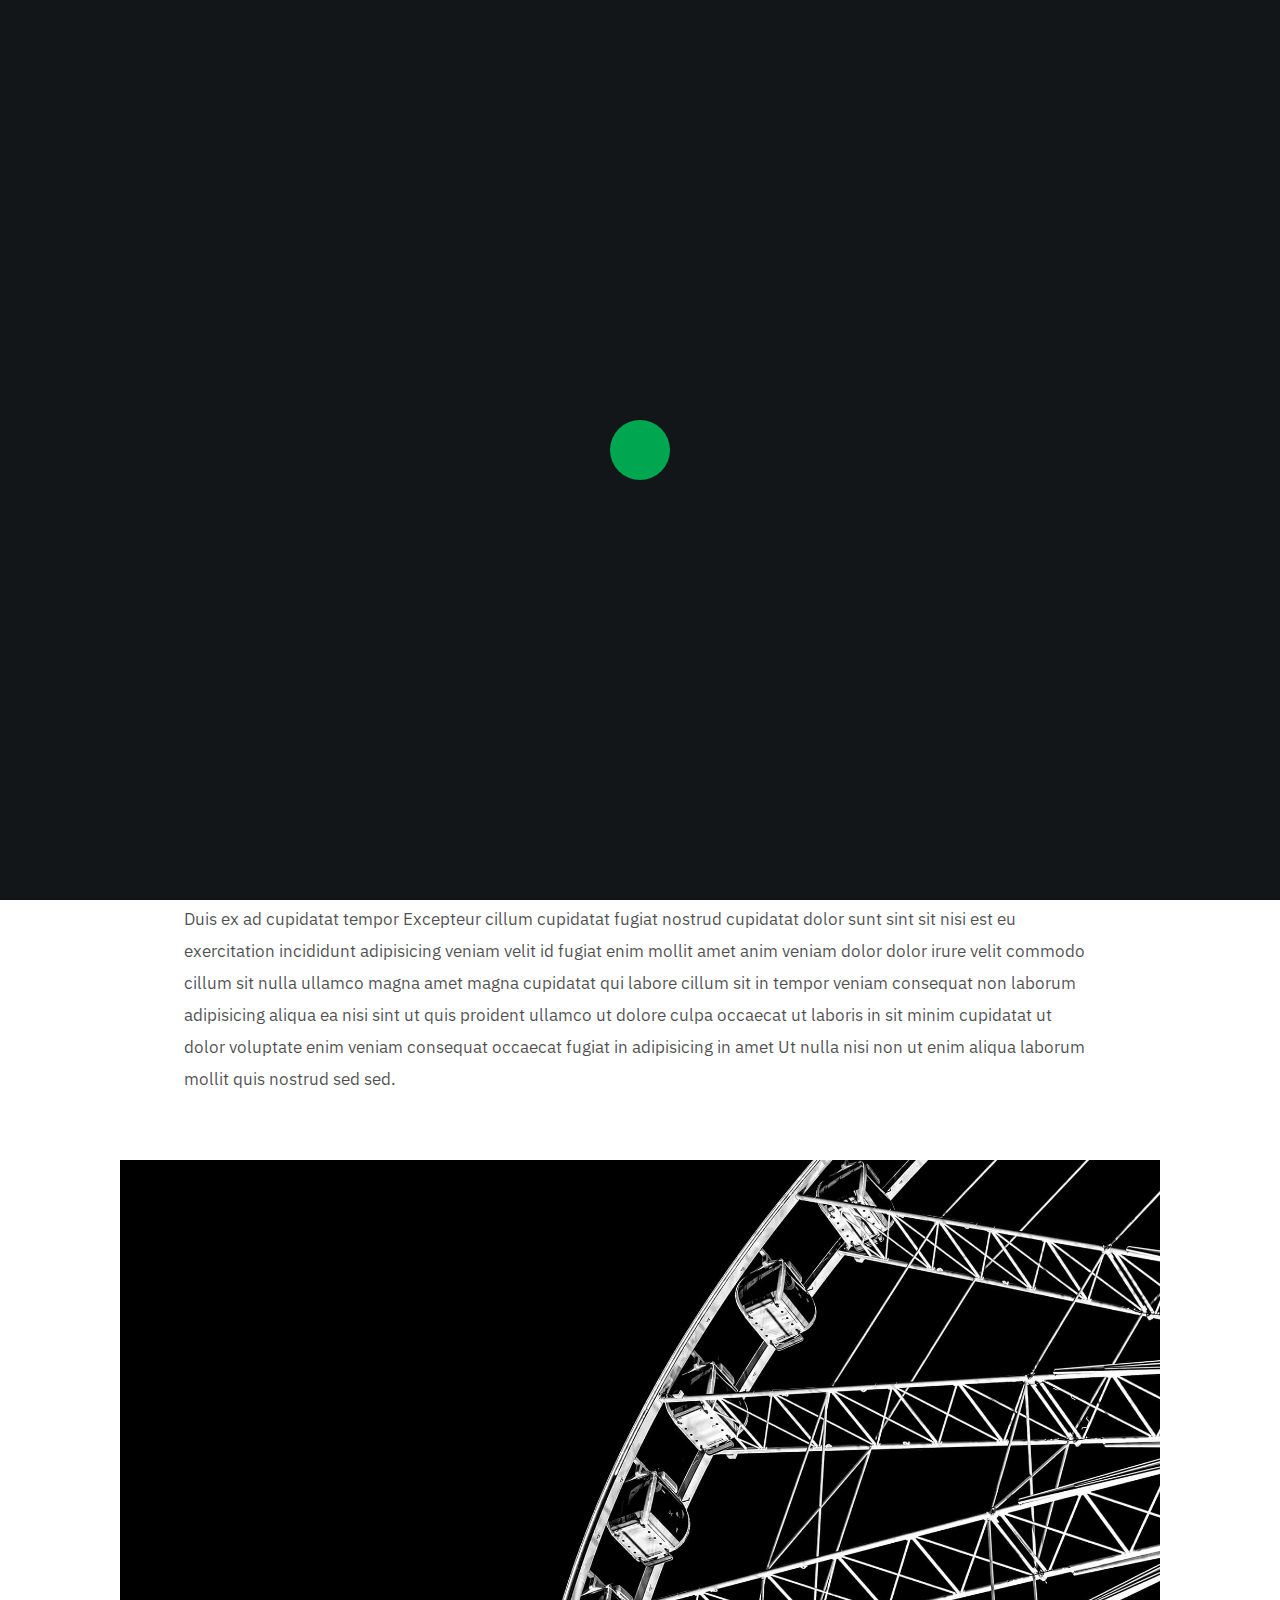
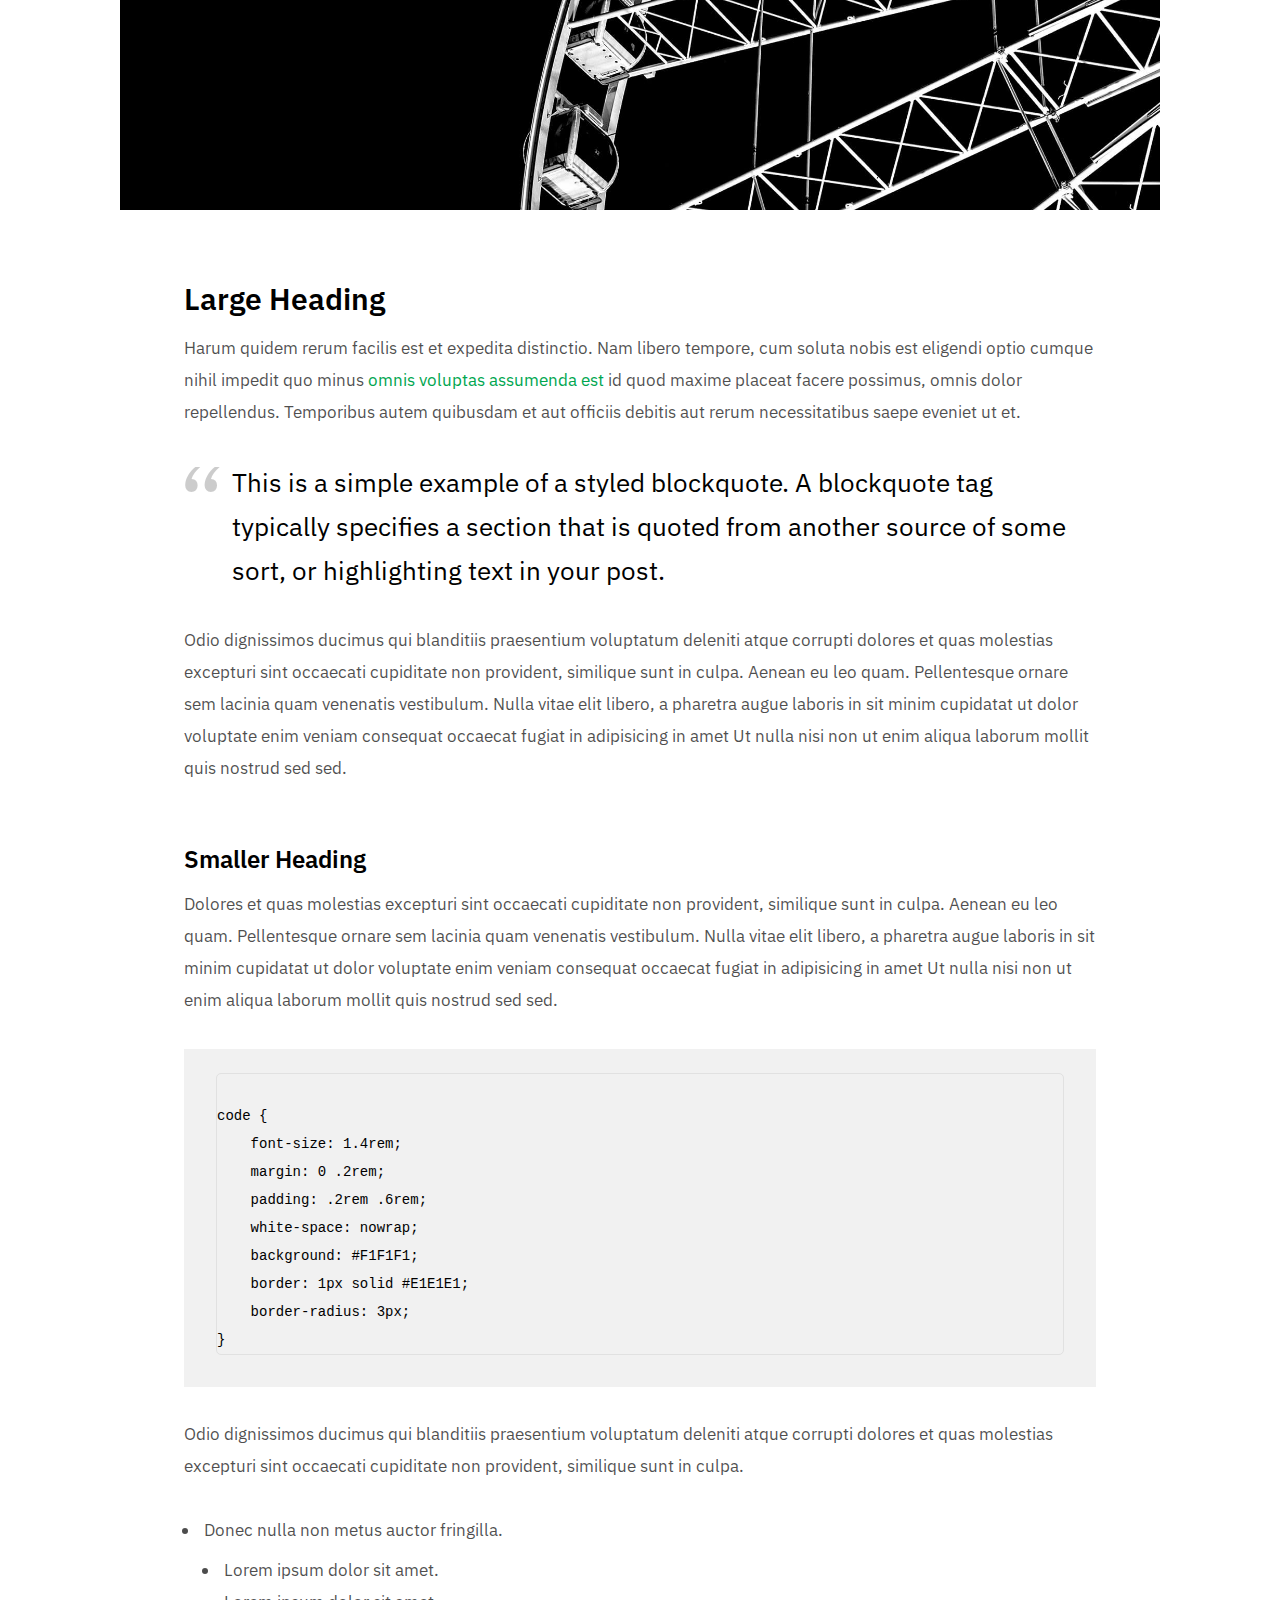
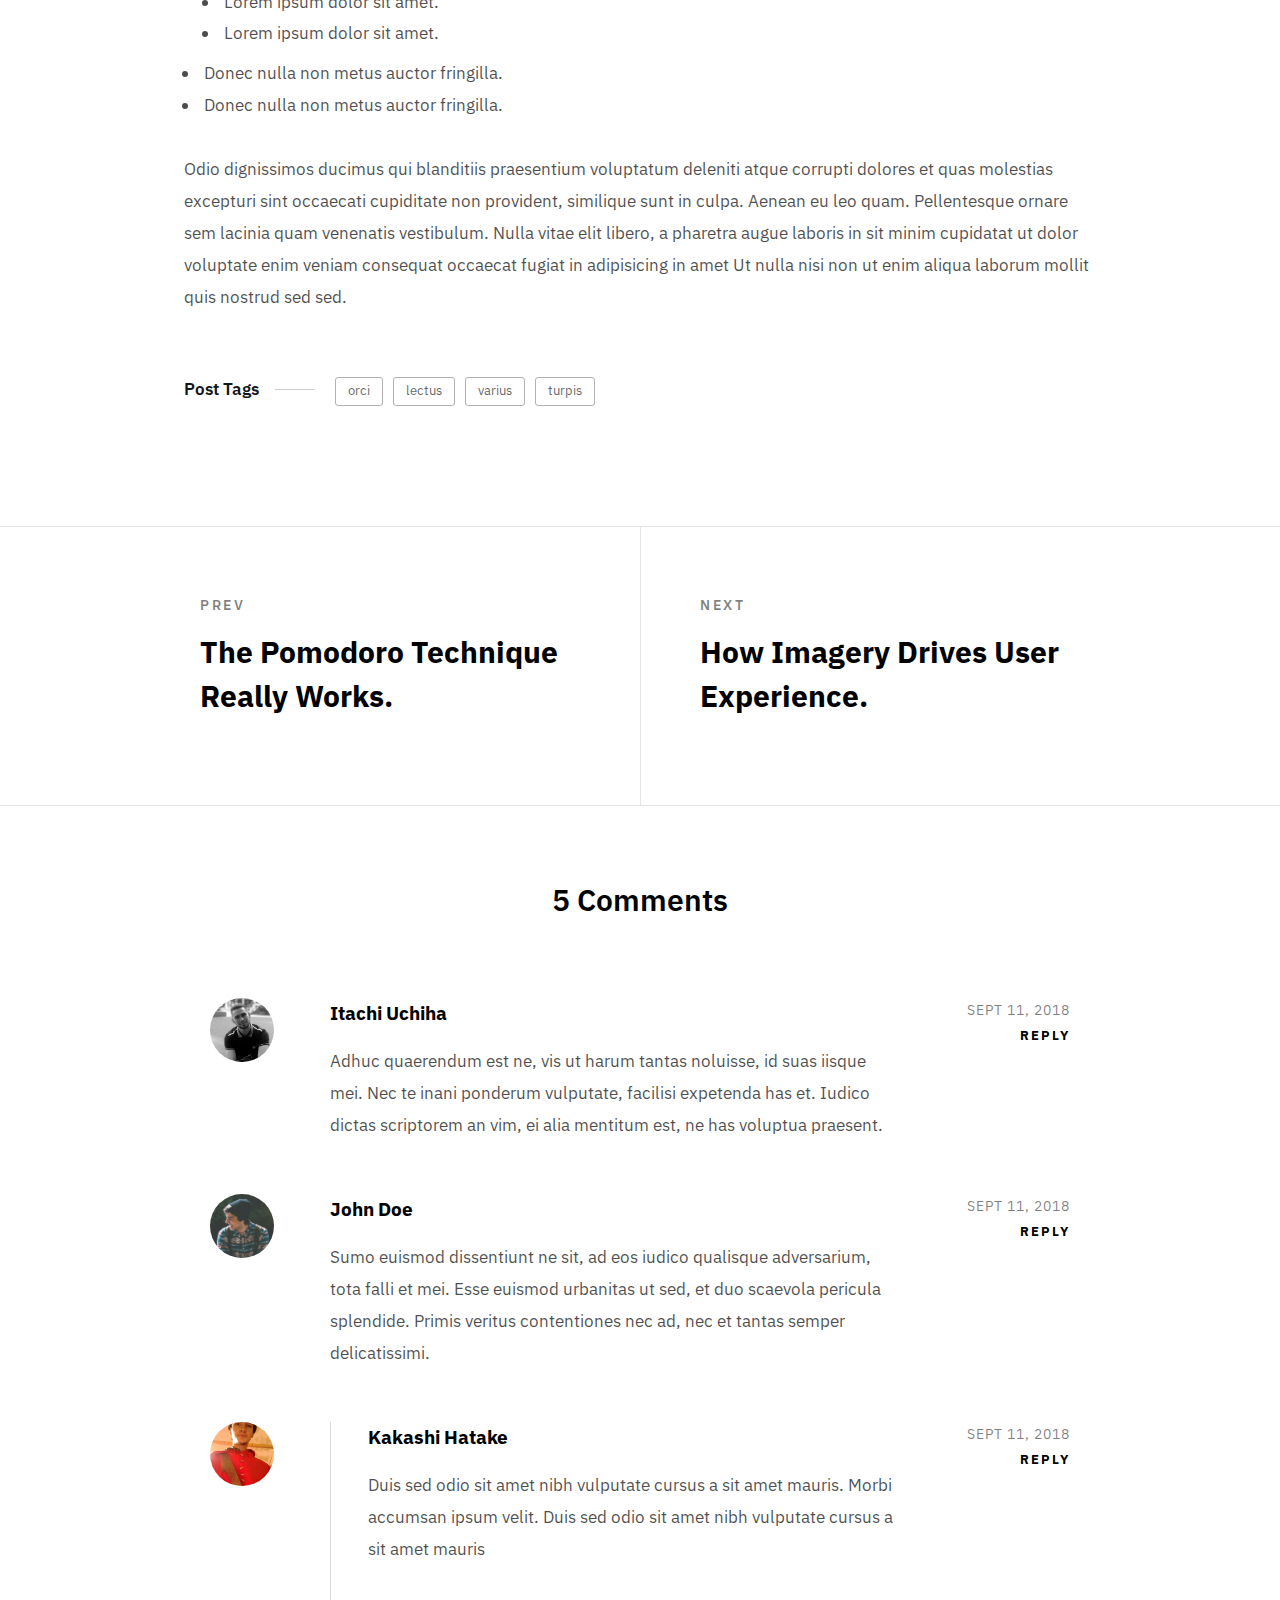
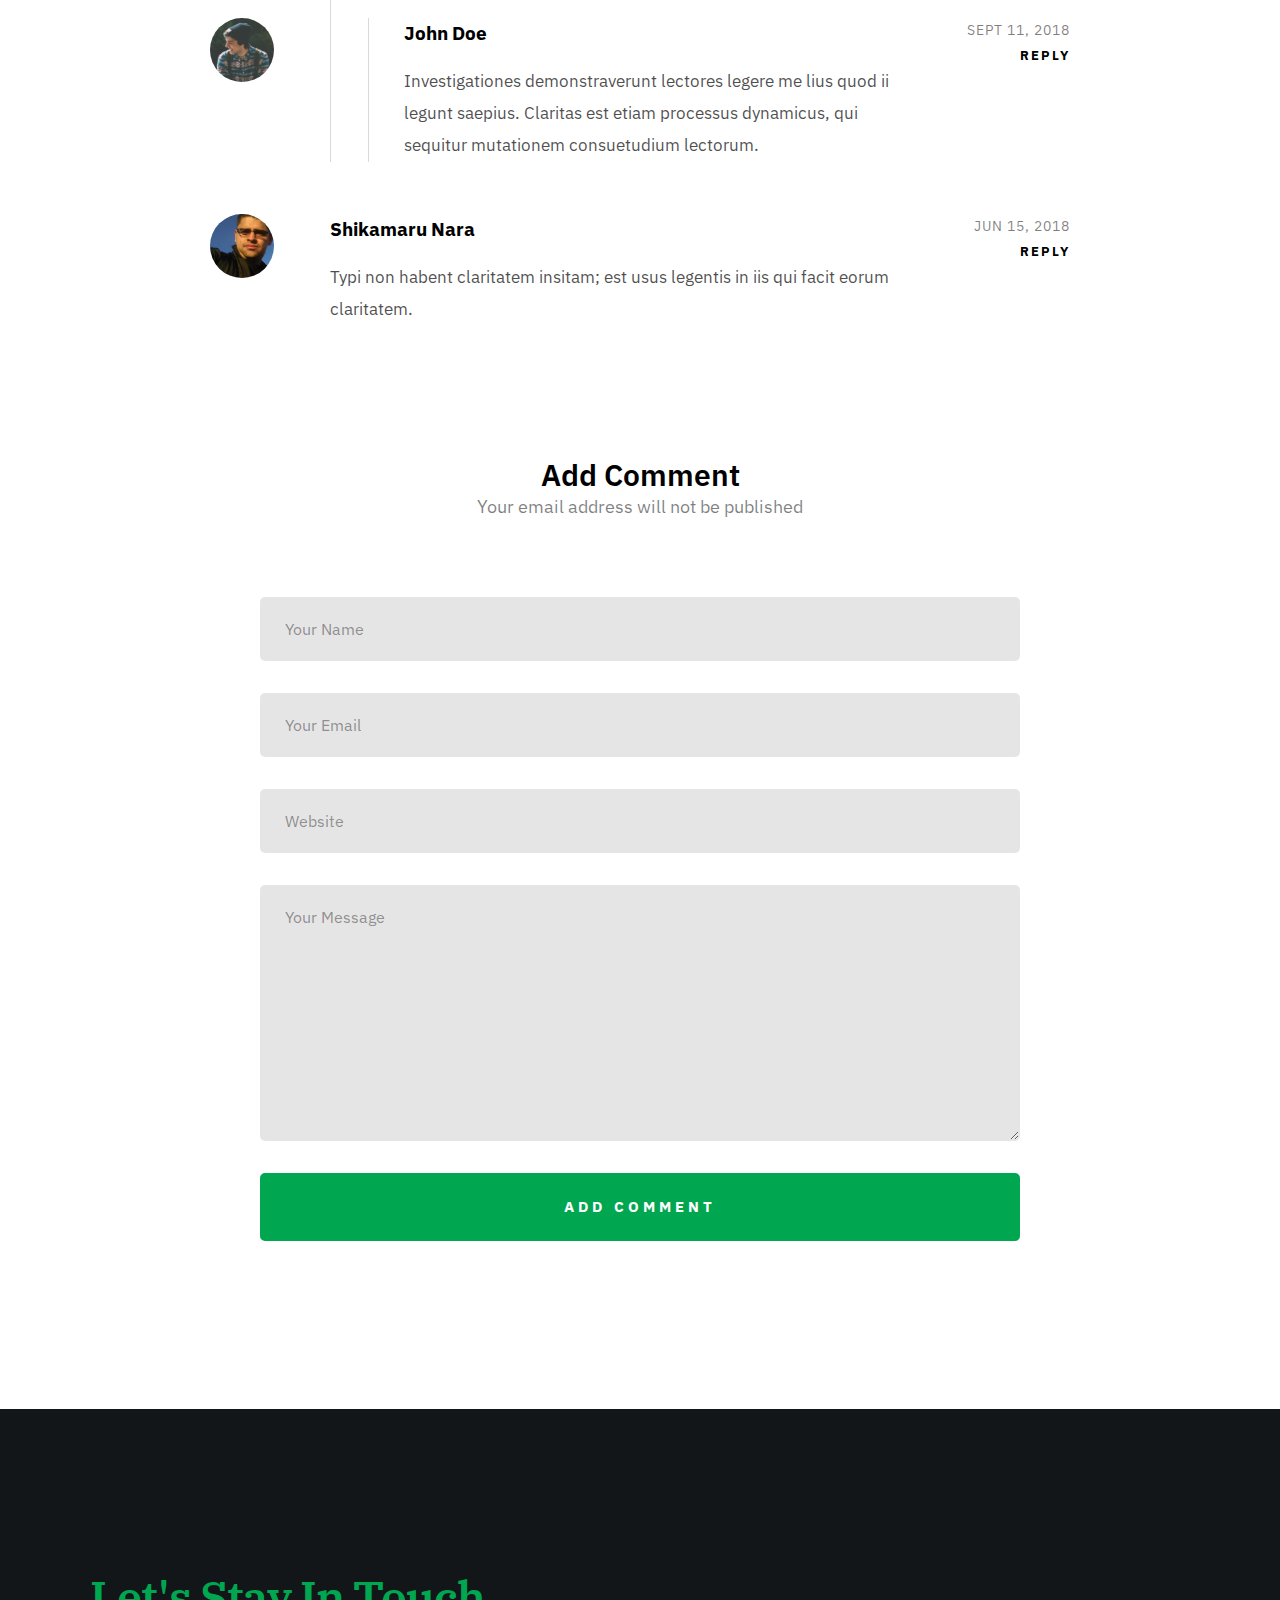
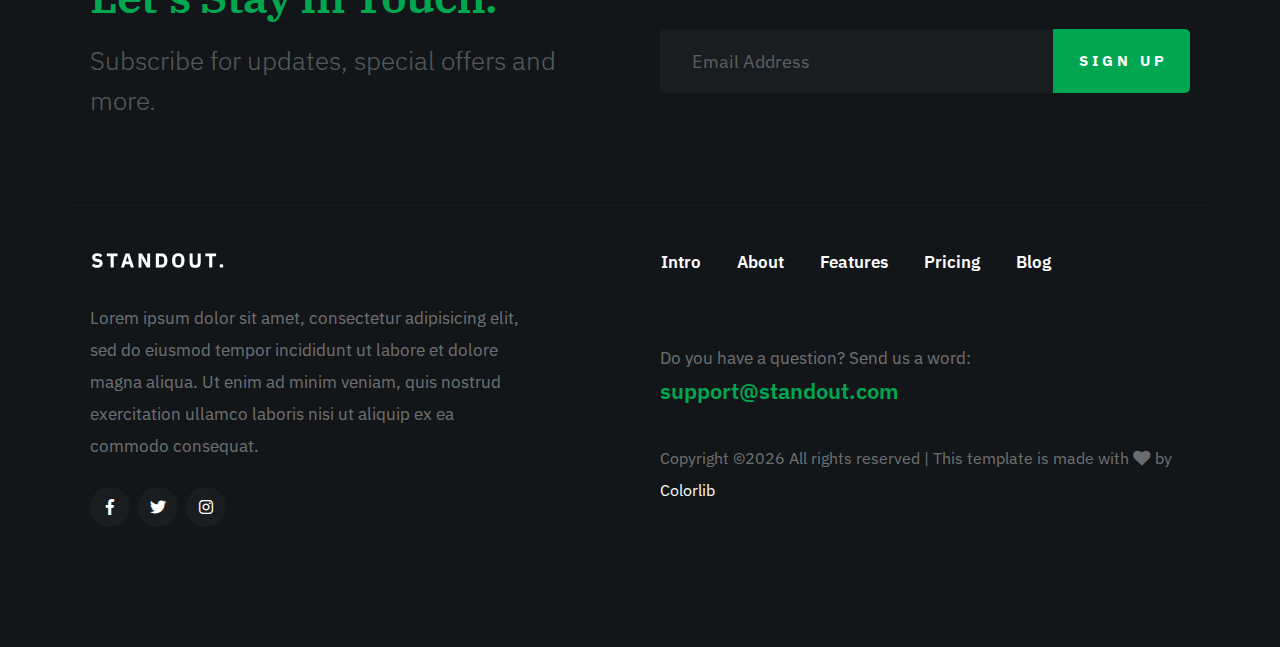
==== docs/single.html @ de5d340d "[FEATURE] add landing page" ====
<!DOCTYPE html>
<html class="no-js" lang="en">
<head>

    <!--- basic page needs
    ================================================== -->
    <meta charset="utf-8">
    <title>Single - Standout</title>
    <meta name="description" content="">
    <meta name="author" content="">

    <!-- mobile specific metas
    ================================================== -->
    <meta name="viewport" content="width=device-width, initial-scale=1">

    <!-- CSS
    ================================================== -->
    <link rel="stylesheet" href="css/base.css">
    <link rel="stylesheet" href="css/vendor.css">
    <link rel="stylesheet" href="css/main.css">

    <!-- script
    ================================================== -->
    <script src="js/modernizr.js"></script>
    <script src="js/pace.min.js"></script>

    <!-- favicons
    ================================================== -->
    <link rel="shortcut icon" href="favicon.ico" type="image/x-icon">
    <link rel="icon" href="favicon.ico" type="image/x-icon">

</head>

<body id="top">

    <div id="preloader">
        <div id="loader"></div>
    </div>


    <!-- header 
    ================================================== -->
    <header class="s-header">

        <div class="header-logo">
            <a class="site-logo" href="index.html">
                <img src="images/logo.svg" alt="Homepage">
            </a>
        </div>

        <nav class="row header-nav-wrap wide">
            <ul class="header-main-nav">
                <li><a href="index.html" title="intro">Home</a></li>
                <li class="current"><a href="blog.html" title="blog">Blog</a></li>	
            </ul>

            <ul class="header-social">
                <li><a href="#0"><i class="fab fa-facebook-f" aria-hidden="true"></i></a></li>
                <li><a href="#0"><i class="fab fa-twitter" aria-hidden="true"></i></a></li>
                <li><a href="#0"><i class="fab fa-instagram" aria-hidden="true"></i></a></li>
            </ul>
        </nav>

        <a class="header-menu-toggle" href="#"><span>Menu</span></a>
    
    </header> <!-- end header -->


    <!-- article
    ================================================== -->
    <article class="blog-single">


        <!-- page header
        ================================================== -->
        <div class="page-header page-header--single" style="background-image:url(images/blog/blog-bg-01.jpg)">

            <div class="row page-header__content">
                <div class="col-full">

                    <h1 class="display-1">
                        How Marketing Teams Use Our App.
                    </h1>
                    <ul class="page-header__meta">
                        <li class="author">By: <a href="#0">Jonathan Doe</a></li>
                        <li class="date">September 14, 2018</li>
                        <li class="cat-links">
                            <a href="#0">Marketing</a><a href="#0">Management</a>
                        </li>
                    </ul>
                    
                </div>
            </div>

        </div> <!-- end page-header -->


        <!-- blog content
        ================================================== -->
        <div class="blog-content-wrap">

            <div class="row blog-content">
                <div class="col-full blog-content__main">
    
                    <p class="lead drop-cap">Duis ex ad cupidatat tempor Excepteur cillum cupidatat fugiat nostrud cupidatat dolor sunt sint sit nisi est eu exercitation incididunt adipisicing veniam velit id fugiat enim mollit amet anim veniam dolor dolor irure velit commodo cillum sit nulla ullamco magna amet magna cupidatat qui labore cillum sit in tempor veniam consequat non laborum adipisicing aliqua ea nisi sint.</p>
                    
                    <p>Duis ex ad cupidatat tempor Excepteur cillum cupidatat fugiat nostrud cupidatat dolor sunt sint sit nisi est eu exercitation incididunt adipisicing veniam velit id fugiat enim mollit amet anim veniam dolor dolor irure velit commodo cillum sit nulla ullamco magna amet magna cupidatat qui labore cillum sit in tempor veniam consequat non laborum adipisicing aliqua ea nisi sint ut quis proident ullamco ut dolore culpa occaecat ut laboris in sit minim cupidatat ut dolor voluptate enim veniam consequat occaecat fugiat in adipisicing in amet Ut nulla nisi non ut enim aliqua laborum mollit quis nostrud sed sed.
                    </p>
    
                    <p>
                    <img src="images/wheel-1000.jpg" 
                         srcset="images/wheel-2000.jpg 2000w, 
                            images/wheel-1000.jpg 1000w, 
                            images/wheel-500.jpg 500w" 
                         sizes="(max-width: 2000px) 100vw, 2000px" alt="">
                    </p>
    
                    <h2>Large Heading</h2>
    
                    <p>Harum quidem rerum facilis est et expedita distinctio. Nam libero tempore, cum soluta nobis est eligendi optio cumque nihil impedit quo minus <a href="http://#">omnis voluptas assumenda est</a> id quod maxime placeat facere possimus, omnis dolor repellendus. Temporibus autem quibusdam et aut officiis debitis aut rerum necessitatibus saepe eveniet ut et.</p>
    
                    <blockquote><p>This is a simple example of a styled blockquote. A blockquote tag typically specifies a section that is quoted from another source of some sort, or highlighting text in your post.</p></blockquote>
    
                    <p>Odio dignissimos ducimus qui blanditiis praesentium voluptatum deleniti atque corrupti dolores et quas molestias excepturi sint occaecati cupiditate non provident, similique sunt in culpa. Aenean eu leo quam. Pellentesque ornare sem lacinia quam venenatis vestibulum. Nulla vitae elit libero, a pharetra augue laboris in sit minim cupidatat ut dolor voluptate enim veniam consequat occaecat fugiat in adipisicing in amet Ut nulla nisi non ut enim aliqua laborum mollit quis nostrud sed sed.</p>
    
                    <h3>Smaller Heading</h3>
    
                    <p>Dolores et quas molestias excepturi sint occaecati cupiditate non provident, similique sunt in culpa. Aenean eu leo quam. Pellentesque ornare sem lacinia quam venenatis vestibulum. Nulla vitae elit libero, a pharetra augue laboris in sit minim cupidatat ut dolor voluptate enim veniam consequat occaecat fugiat in adipisicing in amet Ut nulla nisi non ut enim aliqua laborum mollit quis nostrud sed sed.
    
<pre><code>
code {
    font-size: 1.4rem;
    margin: 0 .2rem;
    padding: .2rem .6rem;
    white-space: nowrap;
    background: #F1F1F1;
    border: 1px solid #E1E1E1;	
    border-radius: 3px;
}
</code></pre>
    
                    <p>Odio dignissimos ducimus qui blanditiis praesentium voluptatum deleniti atque corrupti dolores et quas molestias excepturi sint occaecati cupiditate non provident, similique sunt in culpa.</p>
    
                    <ul>
                        <li>Donec nulla non metus auctor fringilla.
                            <ul>
                                <li>Lorem ipsum dolor sit amet.</li>
                                <li>Lorem ipsum dolor sit amet.</li>
                                <li>Lorem ipsum dolor sit amet.</li>
                            </ul>
                        </li>
                        <li>Donec nulla non metus auctor fringilla.</li>
                        <li>Donec nulla non metus auctor fringilla.</li>
                    </ul>
    
                    <p>Odio dignissimos ducimus qui blanditiis praesentium voluptatum deleniti atque corrupti dolores et quas molestias excepturi sint occaecati cupiditate non provident, similique sunt in culpa. Aenean eu leo quam. Pellentesque ornare sem lacinia quam venenatis vestibulum. Nulla vitae elit libero, a pharetra augue laboris in sit minim cupidatat ut dolor voluptate enim veniam consequat occaecat fugiat in adipisicing in amet Ut nulla nisi non ut enim aliqua laborum mollit quis nostrud sed sed.</p>
    
                    <p class="blog-content__tags">
                        <span>Post Tags</span>
    
                        <span class="blog-content__tag-list">
                            <a href="#0">orci</a>
                            <a href="#0">lectus</a>
                            <a href="#0">varius</a>
                            <a href="#0">turpis</a>
                        </span>
    
                    </p>

                </div><!-- end blog-content__main -->
            </div> <!-- end blog-content -->


        </div> <!-- end blog-content-wrap -->

    </article> <!-- end article(blog-single) -->


    <!-- blog nav
    ================================================== -->
    <div class="blog-single-nav-wrap">
        <div class="row blog-single-nav">
            <div class="col-six blog-single-nav__prev">
                <a href="#0" rel="prev">
                    <span>Prev</span>
                    The Pomodoro Technique Really Works. 
                </a>
            </div>
            <div class="col-six blog-single-nav__next">
                <a href="#0" rel="next">
                    <span>Next</span>
                    How Imagery Drives User Experience.
                </a>
            </div>
        </div>
    </div> <!-- end blog-single-nav-wrap-->


    <!-- comments
    ================================================== -->
    <div class="comments-wrap">

        <div id="comments" class="row">
            <div class="col-full">

                <h3>5 Comments</h3>

                <!-- START commentlist -->
                <ol class="commentlist">

                    <li class="depth-1 comment">

                        <div class="comment__avatar">
                            <img class="avatar" src="images/avatars/user-01.jpg" alt="" width="50" height="50">
                        </div>

                        <div class="comment__content">

                            <div class="comment__info">
                                <div class="comment__author">Itachi Uchiha</div>

                                <div class="comment__meta">
                                    <div class="comment__time">Sept 11, 2018</div>
                                    <div class="comment__reply">
                                        <a class="comment-reply-link" href="#0">Reply</a>
                                    </div>
                                </div>
                            </div>

                            <div class="comment__text">
                            <p>Adhuc quaerendum est ne, vis ut harum tantas noluisse, id suas iisque mei. Nec te inani ponderum vulputate,
                            facilisi expetenda has et. Iudico dictas scriptorem an vim, ei alia mentitum est, ne has voluptua praesent.</p>
                            </div>

                        </div>

                    </li> <!-- end comment level 1 -->

                    <li class="thread-alt depth-1 comment">

                        <div class="comment__avatar">
                            <img class="avatar" src="images/avatars/user-04.jpg" alt="" width="50" height="50">
                        </div>

                        <div class="comment__content">

                            <div class="comment__info">
                                <div class="comment__author">John Doe</div>

                                <div class="comment__meta">
                                    <div class="comment__time">Sept 11, 2018</div>
                                    <div class="comment__reply">
                                        <a class="comment-reply-link" href="#0">Reply</a>
                                    </div>
                                </div>
                            </div>

                            <div class="comment__text">
                            <p>Sumo euismod dissentiunt ne sit, ad eos iudico qualisque adversarium, tota falli et mei. Esse euismod
                            urbanitas ut sed, et duo scaevola pericula splendide. Primis veritus contentiones nec ad, nec et
                            tantas semper delicatissimi.</p>
                            </div>

                        </div>

                        <ul class="children">

                            <li class="depth-2 comment">

                                <div class="comment__avatar">
                                    <img class="avatar" src="images/avatars/user-03.jpg" alt="" width="50" height="50">
                                </div>

                                <div class="comment__content">

                                    <div class="comment__info">
                                        <div class="comment__author">Kakashi Hatake</div>

                                        <div class="comment__meta">
                                            <div class="comment__time">Sept 11, 2018</div>
                                            <div class="comment__reply">
                                                <a class="comment-reply-link" href="#0">Reply</a>
                                            </div>
                                        </div>
                                    </div>

                                    <div class="comment__text">
                                        <p>Duis sed odio sit amet nibh vulputate
                                        cursus a sit amet mauris. Morbi accumsan ipsum velit. Duis sed odio sit amet nibh vulputate
                                        cursus a sit amet mauris</p>
                                    </div>

                                </div>

                                <ul class="children">

                                    <li class="depth-3 comment">

                                        <div class="comment__avatar">
                                            <img class="avatar" src="images/avatars/user-04.jpg" alt="" width="50" height="50">
                                        </div>

                                        <div class="comment__content">

                                            <div class="comment__info">
                                                <div class="comment__author">John Doe</div>

                                                <div class="comment__meta">
                                                    <div class="comment__time">Sept 11, 2018</div>
                                                    <div class="comment__reply">
                                                        <a class="comment-reply-link" href="#0">Reply</a>
                                                    </div>
                                                </div>
                                            </div>

                                            <div class="comment__text">
                                            <p>Investigationes demonstraverunt lectores legere me lius quod ii legunt saepius. Claritas est
                                            etiam processus dynamicus, qui sequitur mutationem consuetudium lectorum.</p>
                                            </div>

                                        </div>

                                    </li>

                                </ul>

                            </li>

                        </ul>

                    </li> <!-- end comment level 1 -->

                    <li class="depth-1 comment">

                        <div class="comment__avatar">
                            <img class="avatar" src="images/avatars/user-02.jpg" alt="" width="50" height="50">
                        </div>

                        <div class="comment__content">

                            <div class="comment__info">
                                <div class="comment__author">Shikamaru Nara</div>

                                <div class="comment__meta">
                                    <div class="comment__time">Jun 15, 2018</div>
                                    <div class="comment__reply">
                                        <a class="comment-reply-link" href="#0">Reply</a>
                                    </div>
                                </div>
                            </div>

                            <div class="comment__text">
                            <p>Typi non habent claritatem insitam; est usus legentis in iis qui facit eorum claritatem.</p>
                            </div>

                        </div>

                    </li>  <!-- end comment level 1 -->

                </ol>
                <!-- END commentlist -->

            </div> <!-- end col-full -->
        </div> <!-- end comments -->


        <div class="row comment-respond">

            <!-- START respond -->
            <div id="respond" class="col-full">

                <h3>Add Comment <span>Your email address will not be published</span></h3>

                <form name="contactForm" id="contactForm" method="post" action="" autocomplete="off">
                    <fieldset>

                        <div class="form-field">
                            <input name="cName" id="cName" class="full-width" placeholder="Your Name" value="" type="text">
                        </div>

                        <div class="form-field">
                            <input name="cEmail" id="cEmail" class="full-width" placeholder="Your Email" value="" type="text">
                        </div>

                        <div class="form-field">
                            <input name="cWebsite" id="cWebsite" class="full-width" placeholder="Website" value="" type="text">
                        </div>

                        <div class="message form-field">
                            <textarea name="cMessage" id="cMessage" class="full-width" placeholder="Your Message"></textarea>
                        </div>

                        <input name="submit" id="submit" class="btn btn--primary btn-wide btn--large full-width" value="Add Comment" type="submit">

                    </fieldset>
                </form> <!-- end form -->

            </div>
            <!-- END respond-->

        </div> <!-- end comment-respond -->

    </div> <!-- end comments-wrap -->


    <!-- footer
    ================================================== -->
    <footer class="s-footer footer">

        <div class="row footer__top">
            <div class="col-six md-full">
                <h1 class="display-2">
                    Let's Stay In Touch.
                </h1>
                <p class="lead">
                    Subscribe for updates, special offers and more.
                </p>
            </div>
            <div class="col-six md-full footer__subscribe end">
                <div class="subscribe-form">
                    <form id="mc-form" class="group" novalidate="true">

                        <input type="email" value="" name="EMAIL" class="email" id="mc-email" placeholder="Email Address" required="">
            
                        <input type="submit" name="subscribe" value="Sign Up">
            
                        <label for="mc-email" class="subscribe-message"></label>
            
                    </form>
                </div>
            </div>
        </div> <!-- end footer__top -->

        <div class="row footer__bottom">
            <div class="col-five tab-full">
                <div class="footer__logo">
                    <a href="index.html">
                        <img src="images/logo.svg" alt="Homepage">
                    </a>
                </div>

                <p>
                Lorem ipsum dolor sit amet, consectetur adipisicing elit, sed 
                do eiusmod tempor incididunt ut labore et dolore magna aliqua. 
                Ut enim ad minim veniam, quis nostrud exercitation ullamco 
                laboris nisi ut aliquip ex ea commodo consequat.
                </p>

                <ul class="footer__social">
                    <li><a href="#0"><i class="fab fa-facebook-f" aria-hidden="true"></i></a></li>
                    <li><a href="#0"><i class="fab fa-twitter" aria-hidden="true"></i></a></li>
                    <li><a href="#0"><i class="fab fa-instagram" aria-hidden="true"></i></a></li>
                </ul>
            </div>

            <div class="col-six tab-full end">
                <ul class="footer__site-links">
                    <li><a href="index.html#home" title="intro">Intro</a></li>
                    <li><a href="index.html#about" title="about">About</a></li>
                    <li><a href="index.html#features" title="features">Features</a></li>
                    <li><a href="index.html#pricing" title="pricing">Pricing</a></li>
                    <li><a href="blog.html" title="blog">Blog</a></li>	
                </ul>

                <p class="footer__contact">
                    Do you have a question? Send us a word: <br>
                    <a href="mailto:#0" class="footer__mail-link">support@standout.com</a>
                </p>

                <div class="cl-copyright">
                    <span><!-- Link back to Colorlib can't be removed. Template is licensed under CC BY 3.0. -->
Copyright &copy;<script>document.write(new Date().getFullYear());</script> All rights reserved | This template is made with <i class="fa fa-heart" aria-hidden="true"></i> by <a href="https://colorlib.com" target="_blank">Colorlib</a>
<!-- Link back to Colorlib can't be removed. Template is licensed under CC BY 3.0. -->
</span>
                </div>
            </div>

        </div> <!-- end footer__bottom -->

        <div class="go-top">
            <a class="smoothscroll" title="Back to Top" href="#top"></a>
        </div>

    </footer> <!-- end s-footer -->


    <!-- Java Script
    ================================================== -->
    <script src="js/jquery-3.2.1.min.js"></script>
    <script src="js/plugins.js"></script>
    <script src="js/main.js"></script>

</body>
---- docs/css/base.css ----
/* =================================================================== 
 *
 *  Standout v1.0 Base Stylesheet
 *  09-12-2018
 *  ------------------------------------------------------------------
 *
 *  TOC:
 *  # imports
 *  # normalize
 *  # basic/base setup styles
 *    ## Media
 *    ## Typography resets 
 *    ## links
 *    ## inputs
 *  # grid
 *    ## medium size devices
 *    ## tablets
 *    ## mobile devices
 *    ## small mobile devices
 *  # block grids
 *    ## medium size devices
 *    ## tablets
 *    ## mobile devices
 *  # MISC
 *
 * =================================================================== */


/* ===================================================================
 * # imports 
 *
 * ------------------------------------------------------------------- */
@import url("https://fonts.googleapis.com/css?family=IBM+Plex+Sans:300,400,400i,500,600,700|IBM+Plex+Serif:300,300i,400,500,600,700");
@import url("font-awesome/css/fontawesome-all.css");
@import url("micons/micons.css");


/* ===================================================================
 * # normalize
 * normalize.css v5.0.0 | MIT License |
 * github.com/necolas/normalize.css
 *
 * ------------------------------------------------------------------- */
html {
  font-family: sans-serif;
  line-height: 1.15;
  -ms-text-size-adjust: 100%;
  -webkit-text-size-adjust: 100%;
}

body {
  margin: 0;
}

article,
aside,
footer,
header,
nav,
section {
  display: block;
}

h1 {
  font-size: 2em;
  margin: 0.67em 0;
}

figcaption,
figure,
main {
  display: block;
}

figure {
  margin: 1em 40px;
}

hr {
  box-sizing: content-box;
  height: 0;
  overflow: visible;
}

pre {
  font-family: monospace, monospace;
  font-size: 1em;
}

a {
  background-color: transparent;
  -webkit-text-decoration-skip: objects;
}

a:active,
a:hover {
  outline-width: 0;
}

abbr[title] {
  border-bottom: none;
  text-decoration: underline;
  text-decoration: underline dotted;
}

b,
strong {
  font-weight: inherit;
}

b,
strong {
  font-weight: bolder;
}

code,
kbd,
samp {
  font-family: monospace, monospace;
  font-size: 1em;
}

dfn {
  font-style: italic;
}

mark {
  background-color: #ff0;
  color: #000;
}

small {
  font-size: 80%;
}

sub,
sup {
  font-size: 75%;
  line-height: 0;
  position: relative;
  vertical-align: baseline;
}

sub {
  bottom: -0.25em;
}

sup {
  top: -0.5em;
}

audio,
video {
  display: inline-block;
}

audio:not([controls]) {
  display: none;
  height: 0;
}

img {
  border-style: none;
}

svg:not(:root) {
  overflow: hidden;
}

button,
input,
optgroup,
select,
textarea {
  font-family: sans-serif;
  font-size: 100%;
  line-height: 1.15;
  margin: 0;
}

button,
input {
  overflow: visible;
}

button,
select {
  text-transform: none;
}

button,
html [type="button"],
[type="reset"],
[type="submit"] {
  -webkit-appearance: button;
}

button::-moz-focus-inner,
[type="button"]::-moz-focus-inner,
[type="reset"]::-moz-focus-inner,
[type="submit"]::-moz-focus-inner {
  border-style: none;
  padding: 0;
}

button:-moz-focusring,
[type="button"]:-moz-focusring,
[type="reset"]:-moz-focusring,
[type="submit"]:-moz-focusring {
  outline: 1px dotted ButtonText;
}

fieldset {
  border: 1px solid #c0c0c0;
  margin: 0 2px;
  padding: 0.35em 0.625em 0.75em;
}

legend {
  box-sizing: border-box;
  color: inherit;
  display: table;
  max-width: 100%;
  padding: 0;
  white-space: normal;
}

progress {
  display: inline-block;
  vertical-align: baseline;
}

textarea {
  overflow: auto;
}

[type="checkbox"],
[type="radio"] {
  box-sizing: border-box;
  padding: 0;
}

[type="number"]::-webkit-inner-spin-button,
[type="number"]::-webkit-outer-spin-button {
  height: auto;
}

[type="search"] {
  -webkit-appearance: textfield;
  outline-offset: -2px;
}

[type="search"]::-webkit-search-cancel-button,
[type="search"]::-webkit-search-decoration {
  -webkit-appearance: none;
}

::-webkit-file-upload-button {
  -webkit-appearance: button;
  font: inherit;
}

details,
menu {
  display: block;
}

summary {
  display: list-item;
}

canvas {
  display: inline-block;
}

template {
  display: none;
}

[hidden] {
  display: none;
}


/* ===================================================================
 * # basic/base setup styles
 *
 * ------------------------------------------------------------------- */
html {
  font-size: 62.5%;
  box-sizing: border-box;
}

*,
*::before,
*::after {
  box-sizing: inherit;
}

body {
  font-weight: normal;
  line-height: 1;
  word-wrap: break-word;
  text-rendering: optimizeLegibility;
  -webkit-overflow-scrolling: touch;
  -webkit-text-size-adjust: none;
}

body,
input,
button {
  -moz-osx-font-smoothing: grayscale;
  -webkit-font-smoothing: antialiased;
}

/* ------------------------------------------------------------------- 
 * ## Media
 * ------------------------------------------------------------------- */
img,
video {
  max-width: 100%;
  height: auto;
}

/* ------------------------------------------------------------------- 
 * ## Typography resets 
 * ------------------------------------------------------------------- */
div, dl, dt, dd, ul, ol, li, h1, h2, h3, h4, h5, h6, pre, form, p, blockquote, th, td {
  margin: 0;
  padding: 0;
}

h1, h2, h3, h4, h5, h6 {
  -webkit-font-smoothing: auto;
  -webkit-font-smoothing: antialiased;
  -webkit-font-variant-ligatures: common-ligatures;
  -moz-font-variant-ligatures: common-ligatures;
  font-variant-ligatures: common-ligatures;
  text-rendering: optimizeLegibility;
}

em,
i {
  font-style: italic;
  line-height: inherit;
}

strong,
b {
  font-weight: bold;
  line-height: inherit;
}

small {
  font-size: 60%;
  line-height: inherit;
}

ol,
ul {
  list-style: none;
}

li {
  display: block;
}

/* ------------------------------------------------------------------- 
 * ## links
 * ------------------------------------------------------------------- */
a {
  text-decoration: none;
  line-height: inherit;
}

a img {
  border: none;
}

/* ------------------------------------------------------------------- 
 * ## inputs
 * ------------------------------------------------------------------- */
fieldset {
  margin: 0;
  padding: 0;
}

input[type="email"],
input[type="number"],
input[type="search"],
input[type="text"],
input[type="tel"],
input[type="url"],
input[type="password"],
textarea {
  -webkit-appearance: none;
  -moz-appearance: none;
  -ms-appearance: none;
  -o-appearance: none;
  appearance: none;
}


/* ===================================================================
 * # grid
 *
 * ------------------------------------------------------------------- */
.row {
  width: 89%;
  max-width: 1200px;
  margin: 0 auto;
}

.row:after {
  content: "";
  display: table;
  clear: both;
}

.row .row {
  width: auto;
  max-width: none;
  margin-left: -20px;
  margin-right: -20px;
}

/* column blocks
 * -------------------------------------- */
[class*="col-"] {
  float: left;
  padding: 0 20px;
}

[class*="col-"] + [class*="col-"].end {
  float: right;
}

.collapse > [class*="col-"],
[class*="col-"].collapse {
  padding: 0;
}

/* column width classes 
 * -------------------------------------- */
.col-one {
  width: 8.33333%;
}

.col-two,
.col-1-6 {
  width: 16.66667%;
}

.col-three,
.col-1-4 {
  width: 25%;
}

.col-four,
.col-1-3 {
  width: 33.33333%;
}

.col-five {
  width: 41.66667%;
}

.col-six,
.col-1-2 {
  width: 50%;
}

.col-seven {
  width: 58.33333%;
}

.col-eight,
.col-2-3 {
  width: 66.66667%;
}

.col-nine,
.col-3-4 {
  width: 75%;
}

.col-ten,
.col-5-6 {
  width: 83.33333%;
}

.col-eleven {
  width: 91.66667%;
}

.col-twelve,
.col-full {
  width: 100%;
}

/* ------------------------------------------------------------------- 
 * ## medium size devices
 * ------------------------------------------------------------------- */
@media only screen and (max-width:1200px) {
  .row .row {
    margin-left: -16px;
    margin-right: -16px;
  }

  [class*="col-"] {
    padding: 0 16px;
  }

  .md-one {
    width: 8.33333%;
  }

  .md-two,
  .md-1-6 {
    width: 16.66667%;
  }

  .md-three,
  .md-1-4 {
    width: 25%;
  }

  .md-four,
  .md-1-3 {
    width: 33.33333%;
  }

  .md-five {
    width: 41.66667%;
  }

  .md-six,
  .md-1-2 {
    width: 50%;
  }

  .md-seven {
    width: 58.33333%;
  }

  .md-eight,
  .md-2-3 {
    width: 66.66667%;
  }

  .md-nine,
  .md-3-4 {
    width: 75%;
  }

  .md-ten,
  .md-5-6 {
    width: 83.33333%;
  }

  .md-eleven {
    width: 91.66667%;
  }

  .md-twelve,
  .md-full {
    width: 100%;
  }

}

/* ------------------------------------------------------------------- 
 * ## tablets
 * ------------------------------------------------------------------- */
@media only screen and (max-width:800px) {
  .row {
    width: 90%;
  }

  .tab-1-4 {
    width: 25%;
  }

  .tab-1-3 {
    width: 33.33333%;
  }

  .tab-1-2 {
    width: 50%;
  }

  .tab-2-3 {
    width: 66.66667%;
  }

  .tab-3-4 {
    width: 75%;
  }

  .tab-full {
    width: 100%;
  }

  .hide-on-tablet {
    display: none;
  }

}

/* ------------------------------------------------------------------- 
 * ## mobile devices
 * ------------------------------------------------------------------- */
@media only screen and (max-width:600px) {
  .row {
    width: auto;
    padding-left: 25px;
    padding-right: 25px;
  }

  .row .row {
    margin-left: -10px;
    margin-right: -10px;
    padding-left: 0;
    padding-right: 0;
  }

  [class*="col-"] {
    padding: 0 10px;
  }

  .mob-1-4 {
    width: 25%;
  }

  .mob-1-3 {
    width: 33.33333%;
  }

  .mob-1-2 {
    width: 50%;
  }

  .mob-2-3 {
    width: 66.66667%;
  }

  .mob-3-4 {
    width: 75%;
  }

  .mob-full {
    width: 100%;
  }

  .hide-on-mobile {
    display: none;
  }

}

/* ------------------------------------------------------------------- 
 * ## small mobile devices
 * ------------------------------------------------------------------- */

/* stack columns on small mobile devices
 * ------------------------------------------------------------------- */
@media only screen and (max-width:400px) {
  .row .row {
    margin-left: 0;
    margin-right: 0;
  }

  [class*="col-"]:not(.col-block) {
    width: 100% !important;
    float: none !important;
    clear: both !important;
    margin-left: 0;
    margin-right: 0;
    padding: 0;
  }

  [class*="col-"] + [class*="col-"].end {
    float: none;
  }

  .stack .col-block {
    width: 100% !important;
    float: none !important;
    clear: both !important;
    margin-left: 0;
    margin-right: 0;
    padding: 0;
  }

}


/* ===================================================================
 * # block grids
 * ------------------------------------------------------------------- */

/* Equally-sized columns define at row level
 * ------------------------------------------------------------------- */
[class*="block-"]:after {
  content: "";
  display: table;
  clear: both;
}

.block-1-6 .col-block {
  width: 16.66667%;
}

.block-1-5 .col-block {
  width: 20%;
}

.block-1-4 .col-block {
  width: 25%;
}

.block-1-3 .col-block {
  width: 33.33333%;
}

.block-1-2 .col-block {
  width: 50%;
}

/**
 * Clearing for block grid columns. Allow columns with 
 * different heights to align properly.
 */
.block-1-6 .col-block:nth-child(6n+1),
.block-1-5 .col-block:nth-child(5n+1),
.block-1-4 .col-block:nth-child(4n+1),
.block-1-3 .col-block:nth-child(3n+1),
.block-1-2 .col-block:nth-child(2n+1) {
  clear: both;
}

/* ------------------------------------------------------------------- 
 * ## medium size devices
 * ------------------------------------------------------------------- */
@media only screen and (max-width:1200px) {
  .block-m-1-6 .col-block {
    width: 16.66667%;
  }

  .block-m-1-5 .col-block {
    width: 20%;
  }

  .block-m-1-4 .col-block {
    width: 25%;
  }

  .block-m-1-3 .col-block {
    width: 33.33333%;
  }

  .block-m-1-2 .col-block {
    width: 50%;
  }

  .block-m-full .col-block {
    width: 100%;
    clear: both;
  }

  [class*="block-m-"] .col-block:nth-child(n) {
    clear: none;
  }

  .block-m-1-6 .col-block:nth-child(6n+1),
  .block-m-1-5 .col-block:nth-child(5n+1),
  .block-m-1-4 .col-block:nth-child(4n+1),
  .block-m-1-3 .col-block:nth-child(3n+1),
  .block-m-1-2 .col-block:nth-child(2n+1) {
    clear: both;
  }

}

/* ------------------------------------------------------------------- 
 * ## tablets
 * ------------------------------------------------------------------- */
@media only screen and (max-width:800px) {
  .block-tab-1-6 .col-block {
    width: 16.66667%;
  }

  .block-tab-1-5 .col-block {
    width: 20%;
  }

  .block-tab-1-4 .col-block {
    width: 25%;
  }

  .block-tab-1-3 .col-block {
    width: 33.33333%;
  }

  .block-tab-1-2 .col-block {
    width: 50%;
  }

  .block-tab-full .col-block {
    width: 100%;
    clear: both;
  }

  [class*="block-tab-"] .col-block:nth-child(n) {
    clear: none;
  }

  .block-tab-1-6 .col-block:nth-child(6n+1),
  .block-tab-1-5 .col-block:nth-child(5n+1),
  .block-tab-1-4 .col-block:nth-child(4n+1),
  .block-tab-1-3 .col-block:nth-child(3n+1),
  .block-tab-1-2 .col-block:nth-child(2n+1) {
    clear: both;
  }

}

/* ------------------------------------------------------------------- 
 * ## mobile devices
 * ------------------------------------------------------------------- */
@media only screen and (max-width:600px) {
  .block-mob-1-6 .col-block {
    width: 16.66667%;
  }

  .block-mob-1-5 .col-block {
    width: 20%;
  }

  .block-mob-1-4 .col-block {
    width: 25%;
  }

  .block-mob-1-3 .col-block {
    width: 33.33333%;
  }

  .block-mob-1-2 .col-block {
    width: 50%;
  }

  .block-mob-full .col-block {
    width: 100%;
    clear: both;
  }

  [class*="block-mob-"] .col-block:nth-child(n) {
    clear: none;
  }

  .block-mob-1-6 .col-block:nth-child(6n+1),
  .block-mob-1-5 .col-block:nth-child(5n+1),
  .block-mob-1-4 .col-block:nth-child(4n+1),
  .block-mob-1-3 .col-block:nth-child(3n+1),
  .block-mob-1-2 .col-block:nth-child(2n+1) {
    clear: both;
  }

}


/* ===================================================================
 * # MISC
 *
 * ------------------------------------------------------------------- */
.group:after {
  content: "";
  display: table;
  clear: both;
}

/* Misc Helper Styles
 * -------------------------------------- */
.is-hidden {
  display: none;
}

.is-invisible {
  visibility: hidden;
}

.antialiased {
  -webkit-font-smoothing: antialiased;
  -moz-osx-font-smoothing: grayscale;
}

.overflow-hidden {
  overflow: hidden;
}

.remove-bottom {
  margin-bottom: 0;
}

.half-bottom {
  margin-bottom: 1.6rem !important;
}

.add-bottom {
  margin-bottom: 3.2rem !important;
}

.no-border {
  border: none;
}

.full-width {
  width: 100%;
}

.text-center {
  text-align: center;
}

.text-left {
  text-align: left;
}

.text-right {
  text-align: right;
}

.pull-left {
  float: left;
}

.pull-right {
  float: right;
}

.align-center {
  margin-left: auto;
  margin-right: auto;
  text-align: center;
}

/*# sourceMappingURL=base.css.map */
---- docs/css/vendor.css ----
/* =================================================================== 
 *
 *  Standout v1.0 Vendor/Third Party CSS 
 *  09-12-2018
 *  ------------------------------------------------------------------
 *
 *  TOC:
 *  # animate on scroll
 *  # slick slider
 *  # lity - v1.6.6 - 2016-04-22
 *  # prettyprint GitHub Theme 
 *
 * =================================================================== */


/* ===================================================================
 * # animate on scroll 
 * https://michalsnik.github.io/aos/
 * ------------------------------------------------------------------- */
[data-aos][data-aos][data-aos-duration='50'],
body[data-aos-duration='50'] [data-aos] {
  transition-duration: 50ms;
}

[data-aos][data-aos][data-aos-delay='50'],
body[data-aos-delay='50'] [data-aos] {
  transition-delay: 0;
}

[data-aos][data-aos][data-aos-delay='50'].aos-animate,
body[data-aos-delay='50'] [data-aos].aos-animate {
  transition-delay: 50ms;
}

[data-aos][data-aos][data-aos-duration='100'],
body[data-aos-duration='100'] [data-aos] {
  transition-duration: .1s;
}

[data-aos][data-aos][data-aos-delay='100'],
body[data-aos-delay='100'] [data-aos] {
  transition-delay: 0;
}

[data-aos][data-aos][data-aos-delay='100'].aos-animate,
body[data-aos-delay='100'] [data-aos].aos-animate {
  transition-delay: .1s;
}

[data-aos][data-aos][data-aos-duration='150'],
body[data-aos-duration='150'] [data-aos] {
  transition-duration: .15s;
}

[data-aos][data-aos][data-aos-delay='150'],
body[data-aos-delay='150'] [data-aos] {
  transition-delay: 0;
}

[data-aos][data-aos][data-aos-delay='150'].aos-animate,
body[data-aos-delay='150'] [data-aos].aos-animate {
  transition-delay: .15s;
}

[data-aos][data-aos][data-aos-duration='200'],
body[data-aos-duration='200'] [data-aos] {
  transition-duration: .2s;
}

[data-aos][data-aos][data-aos-delay='200'],
body[data-aos-delay='200'] [data-aos] {
  transition-delay: 0;
}

[data-aos][data-aos][data-aos-delay='200'].aos-animate,
body[data-aos-delay='200'] [data-aos].aos-animate {
  transition-delay: .2s;
}

[data-aos][data-aos][data-aos-duration='250'],
body[data-aos-duration='250'] [data-aos] {
  transition-duration: .25s;
}

[data-aos][data-aos][data-aos-delay='250'],
body[data-aos-delay='250'] [data-aos] {
  transition-delay: 0;
}

[data-aos][data-aos][data-aos-delay='250'].aos-animate,
body[data-aos-delay='250'] [data-aos].aos-animate {
  transition-delay: .25s;
}

[data-aos][data-aos][data-aos-duration='300'],
body[data-aos-duration='300'] [data-aos] {
  transition-duration: .3s;
}

[data-aos][data-aos][data-aos-delay='300'],
body[data-aos-delay='300'] [data-aos] {
  transition-delay: 0;
}

[data-aos][data-aos][data-aos-delay='300'].aos-animate,
body[data-aos-delay='300'] [data-aos].aos-animate {
  transition-delay: .3s;
}

[data-aos][data-aos][data-aos-duration='350'],
body[data-aos-duration='350'] [data-aos] {
  transition-duration: .35s;
}

[data-aos][data-aos][data-aos-delay='350'],
body[data-aos-delay='350'] [data-aos] {
  transition-delay: 0;
}

[data-aos][data-aos][data-aos-delay='350'].aos-animate,
body[data-aos-delay='350'] [data-aos].aos-animate {
  transition-delay: .35s;
}

[data-aos][data-aos][data-aos-duration='400'],
body[data-aos-duration='400'] [data-aos] {
  transition-duration: .4s;
}

[data-aos][data-aos][data-aos-delay='400'],
body[data-aos-delay='400'] [data-aos] {
  transition-delay: 0;
}

[data-aos][data-aos][data-aos-delay='400'].aos-animate,
body[data-aos-delay='400'] [data-aos].aos-animate {
  transition-delay: .4s;
}

[data-aos][data-aos][data-aos-duration='450'],
body[data-aos-duration='450'] [data-aos] {
  transition-duration: .45s;
}

[data-aos][data-aos][data-aos-delay='450'],
body[data-aos-delay='450'] [data-aos] {
  transition-delay: 0;
}

[data-aos][data-aos][data-aos-delay='450'].aos-animate,
body[data-aos-delay='450'] [data-aos].aos-animate {
  transition-delay: .45s;
}

[data-aos][data-aos][data-aos-duration='500'],
body[data-aos-duration='500'] [data-aos] {
  transition-duration: .5s;
}

[data-aos][data-aos][data-aos-delay='500'],
body[data-aos-delay='500'] [data-aos] {
  transition-delay: 0;
}

[data-aos][data-aos][data-aos-delay='500'].aos-animate,
body[data-aos-delay='500'] [data-aos].aos-animate {
  transition-delay: .5s;
}

[data-aos][data-aos][data-aos-duration='550'],
body[data-aos-duration='550'] [data-aos] {
  transition-duration: .55s;
}

[data-aos][data-aos][data-aos-delay='550'],
body[data-aos-delay='550'] [data-aos] {
  transition-delay: 0;
}

[data-aos][data-aos][data-aos-delay='550'].aos-animate,
body[data-aos-delay='550'] [data-aos].aos-animate {
  transition-delay: .55s;
}

[data-aos][data-aos][data-aos-duration='600'],
body[data-aos-duration='600'] [data-aos] {
  transition-duration: .6s;
}

[data-aos][data-aos][data-aos-delay='600'],
body[data-aos-delay='600'] [data-aos] {
  transition-delay: 0;
}

[data-aos][data-aos][data-aos-delay='600'].aos-animate,
body[data-aos-delay='600'] [data-aos].aos-animate {
  transition-delay: .6s;
}

[data-aos][data-aos][data-aos-duration='650'],
body[data-aos-duration='650'] [data-aos] {
  transition-duration: .65s;
}

[data-aos][data-aos][data-aos-delay='650'],
body[data-aos-delay='650'] [data-aos] {
  transition-delay: 0;
}

[data-aos][data-aos][data-aos-delay='650'].aos-animate,
body[data-aos-delay='650'] [data-aos].aos-animate {
  transition-delay: .65s;
}

[data-aos][data-aos][data-aos-duration='700'],
body[data-aos-duration='700'] [data-aos] {
  transition-duration: .7s;
}

[data-aos][data-aos][data-aos-delay='700'],
body[data-aos-delay='700'] [data-aos] {
  transition-delay: 0;
}

[data-aos][data-aos][data-aos-delay='700'].aos-animate,
body[data-aos-delay='700'] [data-aos].aos-animate {
  transition-delay: .7s;
}

[data-aos][data-aos][data-aos-duration='750'],
body[data-aos-duration='750'] [data-aos] {
  transition-duration: .75s;
}

[data-aos][data-aos][data-aos-delay='750'],
body[data-aos-delay='750'] [data-aos] {
  transition-delay: 0;
}

[data-aos][data-aos][data-aos-delay='750'].aos-animate,
body[data-aos-delay='750'] [data-aos].aos-animate {
  transition-delay: .75s;
}

[data-aos][data-aos][data-aos-duration='800'],
body[data-aos-duration='800'] [data-aos] {
  transition-duration: .8s;
}

[data-aos][data-aos][data-aos-delay='800'],
body[data-aos-delay='800'] [data-aos] {
  transition-delay: 0;
}

[data-aos][data-aos][data-aos-delay='800'].aos-animate,
body[data-aos-delay='800'] [data-aos].aos-animate {
  transition-delay: .8s;
}

[data-aos][data-aos][data-aos-duration='850'],
body[data-aos-duration='850'] [data-aos] {
  transition-duration: .85s;
}

[data-aos][data-aos][data-aos-delay='850'],
body[data-aos-delay='850'] [data-aos] {
  transition-delay: 0;
}

[data-aos][data-aos][data-aos-delay='850'].aos-animate,
body[data-aos-delay='850'] [data-aos].aos-animate {
  transition-delay: .85s;
}

[data-aos][data-aos][data-aos-duration='900'],
body[data-aos-duration='900'] [data-aos] {
  transition-duration: .9s;
}

[data-aos][data-aos][data-aos-delay='900'],
body[data-aos-delay='900'] [data-aos] {
  transition-delay: 0;
}

[data-aos][data-aos][data-aos-delay='900'].aos-animate,
body[data-aos-delay='900'] [data-aos].aos-animate {
  transition-delay: .9s;
}

[data-aos][data-aos][data-aos-duration='950'],
body[data-aos-duration='950'] [data-aos] {
  transition-duration: .95s;
}

[data-aos][data-aos][data-aos-delay='950'],
body[data-aos-delay='950'] [data-aos] {
  transition-delay: 0;
}

[data-aos][data-aos][data-aos-delay='950'].aos-animate,
body[data-aos-delay='950'] [data-aos].aos-animate {
  transition-delay: .95s;
}

[data-aos][data-aos][data-aos-duration='1000'],
body[data-aos-duration='1000'] [data-aos] {
  transition-duration: 1s;
}

[data-aos][data-aos][data-aos-delay='1000'],
body[data-aos-delay='1000'] [data-aos] {
  transition-delay: 0;
}

[data-aos][data-aos][data-aos-delay='1000'].aos-animate,
body[data-aos-delay='1000'] [data-aos].aos-animate {
  transition-delay: 1s;
}

[data-aos][data-aos][data-aos-duration='1050'],
body[data-aos-duration='1050'] [data-aos] {
  transition-duration: 1.05s;
}

[data-aos][data-aos][data-aos-delay='1050'],
body[data-aos-delay='1050'] [data-aos] {
  transition-delay: 0;
}

[data-aos][data-aos][data-aos-delay='1050'].aos-animate,
body[data-aos-delay='1050'] [data-aos].aos-animate {
  transition-delay: 1.05s;
}

[data-aos][data-aos][data-aos-duration='1100'],
body[data-aos-duration='1100'] [data-aos] {
  transition-duration: 1.1s;
}

[data-aos][data-aos][data-aos-delay='1100'],
body[data-aos-delay='1100'] [data-aos] {
  transition-delay: 0;
}

[data-aos][data-aos][data-aos-delay='1100'].aos-animate,
body[data-aos-delay='1100'] [data-aos].aos-animate {
  transition-delay: 1.1s;
}

[data-aos][data-aos][data-aos-duration='1150'],
body[data-aos-duration='1150'] [data-aos] {
  transition-duration: 1.15s;
}

[data-aos][data-aos][data-aos-delay='1150'],
body[data-aos-delay='1150'] [data-aos] {
  transition-delay: 0;
}

[data-aos][data-aos][data-aos-delay='1150'].aos-animate,
body[data-aos-delay='1150'] [data-aos].aos-animate {
  transition-delay: 1.15s;
}

[data-aos][data-aos][data-aos-duration='1200'],
body[data-aos-duration='1200'] [data-aos] {
  transition-duration: 1.2s;
}

[data-aos][data-aos][data-aos-delay='1200'],
body[data-aos-delay='1200'] [data-aos] {
  transition-delay: 0;
}

[data-aos][data-aos][data-aos-delay='1200'].aos-animate,
body[data-aos-delay='1200'] [data-aos].aos-animate {
  transition-delay: 1.2s;
}

[data-aos][data-aos][data-aos-duration='1250'],
body[data-aos-duration='1250'] [data-aos] {
  transition-duration: 1.25s;
}

[data-aos][data-aos][data-aos-delay='1250'],
body[data-aos-delay='1250'] [data-aos] {
  transition-delay: 0;
}

[data-aos][data-aos][data-aos-delay='1250'].aos-animate,
body[data-aos-delay='1250'] [data-aos].aos-animate {
  transition-delay: 1.25s;
}

[data-aos][data-aos][data-aos-duration='1300'],
body[data-aos-duration='1300'] [data-aos] {
  transition-duration: 1.3s;
}

[data-aos][data-aos][data-aos-delay='1300'],
body[data-aos-delay='1300'] [data-aos] {
  transition-delay: 0;
}

[data-aos][data-aos][data-aos-delay='1300'].aos-animate,
body[data-aos-delay='1300'] [data-aos].aos-animate {
  transition-delay: 1.3s;
}

[data-aos][data-aos][data-aos-duration='1350'],
body[data-aos-duration='1350'] [data-aos] {
  transition-duration: 1.35s;
}

[data-aos][data-aos][data-aos-delay='1350'],
body[data-aos-delay='1350'] [data-aos] {
  transition-delay: 0;
}

[data-aos][data-aos][data-aos-delay='1350'].aos-animate,
body[data-aos-delay='1350'] [data-aos].aos-animate {
  transition-delay: 1.35s;
}

[data-aos][data-aos][data-aos-duration='1400'],
body[data-aos-duration='1400'] [data-aos] {
  transition-duration: 1.4s;
}

[data-aos][data-aos][data-aos-delay='1400'],
body[data-aos-delay='1400'] [data-aos] {
  transition-delay: 0;
}

[data-aos][data-aos][data-aos-delay='1400'].aos-animate,
body[data-aos-delay='1400'] [data-aos].aos-animate {
  transition-delay: 1.4s;
}

[data-aos][data-aos][data-aos-duration='1450'],
body[data-aos-duration='1450'] [data-aos] {
  transition-duration: 1.45s;
}

[data-aos][data-aos][data-aos-delay='1450'],
body[data-aos-delay='1450'] [data-aos] {
  transition-delay: 0;
}

[data-aos][data-aos][data-aos-delay='1450'].aos-animate,
body[data-aos-delay='1450'] [data-aos].aos-animate {
  transition-delay: 1.45s;
}

[data-aos][data-aos][data-aos-duration='1500'],
body[data-aos-duration='1500'] [data-aos] {
  transition-duration: 1.5s;
}

[data-aos][data-aos][data-aos-delay='1500'],
body[data-aos-delay='1500'] [data-aos] {
  transition-delay: 0;
}

[data-aos][data-aos][data-aos-delay='1500'].aos-animate,
body[data-aos-delay='1500'] [data-aos].aos-animate {
  transition-delay: 1.5s;
}

[data-aos][data-aos][data-aos-duration='1550'],
body[data-aos-duration='1550'] [data-aos] {
  transition-duration: 1.55s;
}

[data-aos][data-aos][data-aos-delay='1550'],
body[data-aos-delay='1550'] [data-aos] {
  transition-delay: 0;
}

[data-aos][data-aos][data-aos-delay='1550'].aos-animate,
body[data-aos-delay='1550'] [data-aos].aos-animate {
  transition-delay: 1.55s;
}

[data-aos][data-aos][data-aos-duration='1600'],
body[data-aos-duration='1600'] [data-aos] {
  transition-duration: 1.6s;
}

[data-aos][data-aos][data-aos-delay='1600'],
body[data-aos-delay='1600'] [data-aos] {
  transition-delay: 0;
}

[data-aos][data-aos][data-aos-delay='1600'].aos-animate,
body[data-aos-delay='1600'] [data-aos].aos-animate {
  transition-delay: 1.6s;
}

[data-aos][data-aos][data-aos-duration='1650'],
body[data-aos-duration='1650'] [data-aos] {
  transition-duration: 1.65s;
}

[data-aos][data-aos][data-aos-delay='1650'],
body[data-aos-delay='1650'] [data-aos] {
  transition-delay: 0;
}

[data-aos][data-aos][data-aos-delay='1650'].aos-animate,
body[data-aos-delay='1650'] [data-aos].aos-animate {
  transition-delay: 1.65s;
}

[data-aos][data-aos][data-aos-duration='1700'],
body[data-aos-duration='1700'] [data-aos] {
  transition-duration: 1.7s;
}

[data-aos][data-aos][data-aos-delay='1700'],
body[data-aos-delay='1700'] [data-aos] {
  transition-delay: 0;
}

[data-aos][data-aos][data-aos-delay='1700'].aos-animate,
body[data-aos-delay='1700'] [data-aos].aos-animate {
  transition-delay: 1.7s;
}

[data-aos][data-aos][data-aos-duration='1750'],
body[data-aos-duration='1750'] [data-aos] {
  transition-duration: 1.75s;
}

[data-aos][data-aos][data-aos-delay='1750'],
body[data-aos-delay='1750'] [data-aos] {
  transition-delay: 0;
}

[data-aos][data-aos][data-aos-delay='1750'].aos-animate,
body[data-aos-delay='1750'] [data-aos].aos-animate {
  transition-delay: 1.75s;
}

[data-aos][data-aos][data-aos-duration='1800'],
body[data-aos-duration='1800'] [data-aos] {
  transition-duration: 1.8s;
}

[data-aos][data-aos][data-aos-delay='1800'],
body[data-aos-delay='1800'] [data-aos] {
  transition-delay: 0;
}

[data-aos][data-aos][data-aos-delay='1800'].aos-animate,
body[data-aos-delay='1800'] [data-aos].aos-animate {
  transition-delay: 1.8s;
}

[data-aos][data-aos][data-aos-duration='1850'],
body[data-aos-duration='1850'] [data-aos] {
  transition-duration: 1.85s;
}

[data-aos][data-aos][data-aos-delay='1850'],
body[data-aos-delay='1850'] [data-aos] {
  transition-delay: 0;
}

[data-aos][data-aos][data-aos-delay='1850'].aos-animate,
body[data-aos-delay='1850'] [data-aos].aos-animate {
  transition-delay: 1.85s;
}

[data-aos][data-aos][data-aos-duration='1900'],
body[data-aos-duration='1900'] [data-aos] {
  transition-duration: 1.9s;
}

[data-aos][data-aos][data-aos-delay='1900'],
body[data-aos-delay='1900'] [data-aos] {
  transition-delay: 0;
}

[data-aos][data-aos][data-aos-delay='1900'].aos-animate,
body[data-aos-delay='1900'] [data-aos].aos-animate {
  transition-delay: 1.9s;
}

[data-aos][data-aos][data-aos-duration='1950'],
body[data-aos-duration='1950'] [data-aos] {
  transition-duration: 1.95s;
}

[data-aos][data-aos][data-aos-delay='1950'],
body[data-aos-delay='1950'] [data-aos] {
  transition-delay: 0;
}

[data-aos][data-aos][data-aos-delay='1950'].aos-animate,
body[data-aos-delay='1950'] [data-aos].aos-animate {
  transition-delay: 1.95s;
}

[data-aos][data-aos][data-aos-duration='2000'],
body[data-aos-duration='2000'] [data-aos] {
  transition-duration: 2s;
}

[data-aos][data-aos][data-aos-delay='2000'],
body[data-aos-delay='2000'] [data-aos] {
  transition-delay: 0;
}

[data-aos][data-aos][data-aos-delay='2000'].aos-animate,
body[data-aos-delay='2000'] [data-aos].aos-animate {
  transition-delay: 2s;
}

[data-aos][data-aos][data-aos-duration='2050'],
body[data-aos-duration='2050'] [data-aos] {
  transition-duration: 2.05s;
}

[data-aos][data-aos][data-aos-delay='2050'],
body[data-aos-delay='2050'] [data-aos] {
  transition-delay: 0;
}

[data-aos][data-aos][data-aos-delay='2050'].aos-animate,
body[data-aos-delay='2050'] [data-aos].aos-animate {
  transition-delay: 2.05s;
}

[data-aos][data-aos][data-aos-duration='2100'],
body[data-aos-duration='2100'] [data-aos] {
  transition-duration: 2.1s;
}

[data-aos][data-aos][data-aos-delay='2100'],
body[data-aos-delay='2100'] [data-aos] {
  transition-delay: 0;
}

[data-aos][data-aos][data-aos-delay='2100'].aos-animate,
body[data-aos-delay='2100'] [data-aos].aos-animate {
  transition-delay: 2.1s;
}

[data-aos][data-aos][data-aos-duration='2150'],
body[data-aos-duration='2150'] [data-aos] {
  transition-duration: 2.15s;
}

[data-aos][data-aos][data-aos-delay='2150'],
body[data-aos-delay='2150'] [data-aos] {
  transition-delay: 0;
}

[data-aos][data-aos][data-aos-delay='2150'].aos-animate,
body[data-aos-delay='2150'] [data-aos].aos-animate {
  transition-delay: 2.15s;
}

[data-aos][data-aos][data-aos-duration='2200'],
body[data-aos-duration='2200'] [data-aos] {
  transition-duration: 2.2s;
}

[data-aos][data-aos][data-aos-delay='2200'],
body[data-aos-delay='2200'] [data-aos] {
  transition-delay: 0;
}

[data-aos][data-aos][data-aos-delay='2200'].aos-animate,
body[data-aos-delay='2200'] [data-aos].aos-animate {
  transition-delay: 2.2s;
}

[data-aos][data-aos][data-aos-duration='2250'],
body[data-aos-duration='2250'] [data-aos] {
  transition-duration: 2.25s;
}

[data-aos][data-aos][data-aos-delay='2250'],
body[data-aos-delay='2250'] [data-aos] {
  transition-delay: 0;
}

[data-aos][data-aos][data-aos-delay='2250'].aos-animate,
body[data-aos-delay='2250'] [data-aos].aos-animate {
  transition-delay: 2.25s;
}

[data-aos][data-aos][data-aos-duration='2300'],
body[data-aos-duration='2300'] [data-aos] {
  transition-duration: 2.3s;
}

[data-aos][data-aos][data-aos-delay='2300'],
body[data-aos-delay='2300'] [data-aos] {
  transition-delay: 0;
}

[data-aos][data-aos][data-aos-delay='2300'].aos-animate,
body[data-aos-delay='2300'] [data-aos].aos-animate {
  transition-delay: 2.3s;
}

[data-aos][data-aos][data-aos-duration='2350'],
body[data-aos-duration='2350'] [data-aos] {
  transition-duration: 2.35s;
}

[data-aos][data-aos][data-aos-delay='2350'],
body[data-aos-delay='2350'] [data-aos] {
  transition-delay: 0;
}

[data-aos][data-aos][data-aos-delay='2350'].aos-animate,
body[data-aos-delay='2350'] [data-aos].aos-animate {
  transition-delay: 2.35s;
}

[data-aos][data-aos][data-aos-duration='2400'],
body[data-aos-duration='2400'] [data-aos] {
  transition-duration: 2.4s;
}

[data-aos][data-aos][data-aos-delay='2400'],
body[data-aos-delay='2400'] [data-aos] {
  transition-delay: 0;
}

[data-aos][data-aos][data-aos-delay='2400'].aos-animate,
body[data-aos-delay='2400'] [data-aos].aos-animate {
  transition-delay: 2.4s;
}

[data-aos][data-aos][data-aos-duration='2450'],
body[data-aos-duration='2450'] [data-aos] {
  transition-duration: 2.45s;
}

[data-aos][data-aos][data-aos-delay='2450'],
body[data-aos-delay='2450'] [data-aos] {
  transition-delay: 0;
}

[data-aos][data-aos][data-aos-delay='2450'].aos-animate,
body[data-aos-delay='2450'] [data-aos].aos-animate {
  transition-delay: 2.45s;
}

[data-aos][data-aos][data-aos-duration='2500'],
body[data-aos-duration='2500'] [data-aos] {
  transition-duration: 2.5s;
}

[data-aos][data-aos][data-aos-delay='2500'],
body[data-aos-delay='2500'] [data-aos] {
  transition-delay: 0;
}

[data-aos][data-aos][data-aos-delay='2500'].aos-animate,
body[data-aos-delay='2500'] [data-aos].aos-animate {
  transition-delay: 2.5s;
}

[data-aos][data-aos][data-aos-duration='2550'],
body[data-aos-duration='2550'] [data-aos] {
  transition-duration: 2.55s;
}

[data-aos][data-aos][data-aos-delay='2550'],
body[data-aos-delay='2550'] [data-aos] {
  transition-delay: 0;
}

[data-aos][data-aos][data-aos-delay='2550'].aos-animate,
body[data-aos-delay='2550'] [data-aos].aos-animate {
  transition-delay: 2.55s;
}

[data-aos][data-aos][data-aos-duration='2600'],
body[data-aos-duration='2600'] [data-aos] {
  transition-duration: 2.6s;
}

[data-aos][data-aos][data-aos-delay='2600'],
body[data-aos-delay='2600'] [data-aos] {
  transition-delay: 0;
}

[data-aos][data-aos][data-aos-delay='2600'].aos-animate,
body[data-aos-delay='2600'] [data-aos].aos-animate {
  transition-delay: 2.6s;
}

[data-aos][data-aos][data-aos-duration='2650'],
body[data-aos-duration='2650'] [data-aos] {
  transition-duration: 2.65s;
}

[data-aos][data-aos][data-aos-delay='2650'],
body[data-aos-delay='2650'] [data-aos] {
  transition-delay: 0;
}

[data-aos][data-aos][data-aos-delay='2650'].aos-animate,
body[data-aos-delay='2650'] [data-aos].aos-animate {
  transition-delay: 2.65s;
}

[data-aos][data-aos][data-aos-duration='2700'],
body[data-aos-duration='2700'] [data-aos] {
  transition-duration: 2.7s;
}

[data-aos][data-aos][data-aos-delay='2700'],
body[data-aos-delay='2700'] [data-aos] {
  transition-delay: 0;
}

[data-aos][data-aos][data-aos-delay='2700'].aos-animate,
body[data-aos-delay='2700'] [data-aos].aos-animate {
  transition-delay: 2.7s;
}

[data-aos][data-aos][data-aos-duration='2750'],
body[data-aos-duration='2750'] [data-aos] {
  transition-duration: 2.75s;
}

[data-aos][data-aos][data-aos-delay='2750'],
body[data-aos-delay='2750'] [data-aos] {
  transition-delay: 0;
}

[data-aos][data-aos][data-aos-delay='2750'].aos-animate,
body[data-aos-delay='2750'] [data-aos].aos-animate {
  transition-delay: 2.75s;
}

[data-aos][data-aos][data-aos-duration='2800'],
body[data-aos-duration='2800'] [data-aos] {
  transition-duration: 2.8s;
}

[data-aos][data-aos][data-aos-delay='2800'],
body[data-aos-delay='2800'] [data-aos] {
  transition-delay: 0;
}

[data-aos][data-aos][data-aos-delay='2800'].aos-animate,
body[data-aos-delay='2800'] [data-aos].aos-animate {
  transition-delay: 2.8s;
}

[data-aos][data-aos][data-aos-duration='2850'],
body[data-aos-duration='2850'] [data-aos] {
  transition-duration: 2.85s;
}

[data-aos][data-aos][data-aos-delay='2850'],
body[data-aos-delay='2850'] [data-aos] {
  transition-delay: 0;
}

[data-aos][data-aos][data-aos-delay='2850'].aos-animate,
body[data-aos-delay='2850'] [data-aos].aos-animate {
  transition-delay: 2.85s;
}

[data-aos][data-aos][data-aos-duration='2900'],
body[data-aos-duration='2900'] [data-aos] {
  transition-duration: 2.9s;
}

[data-aos][data-aos][data-aos-delay='2900'],
body[data-aos-delay='2900'] [data-aos] {
  transition-delay: 0;
}

[data-aos][data-aos][data-aos-delay='2900'].aos-animate,
body[data-aos-delay='2900'] [data-aos].aos-animate {
  transition-delay: 2.9s;
}

[data-aos][data-aos][data-aos-duration='2950'],
body[data-aos-duration='2950'] [data-aos] {
  transition-duration: 2.95s;
}

[data-aos][data-aos][data-aos-delay='2950'],
body[data-aos-delay='2950'] [data-aos] {
  transition-delay: 0;
}

[data-aos][data-aos][data-aos-delay='2950'].aos-animate,
body[data-aos-delay='2950'] [data-aos].aos-animate {
  transition-delay: 2.95s;
}

[data-aos][data-aos][data-aos-duration='3000'],
body[data-aos-duration='3000'] [data-aos] {
  transition-duration: 3s;
}

[data-aos][data-aos][data-aos-delay='3000'],
body[data-aos-delay='3000'] [data-aos] {
  transition-delay: 0;
}

[data-aos][data-aos][data-aos-delay='3000'].aos-animate,
body[data-aos-delay='3000'] [data-aos].aos-animate {
  transition-delay: 3s;
}

[data-aos][data-aos][data-aos-easing=linear],
body[data-aos-easing=linear] [data-aos] {
  transition-timing-function: cubic-bezier(0.25, 0.25, 0.75, 0.75);
}

[data-aos][data-aos][data-aos-easing=ease],
body[data-aos-easing=ease] [data-aos] {
  transition-timing-function: ease;
}

[data-aos][data-aos][data-aos-easing=ease-in],
body[data-aos-easing=ease-in] [data-aos] {
  transition-timing-function: ease-in;
}

[data-aos][data-aos][data-aos-easing=ease-out],
body[data-aos-easing=ease-out] [data-aos] {
  transition-timing-function: ease-out;
}

[data-aos][data-aos][data-aos-easing=ease-in-out],
body[data-aos-easing=ease-in-out] [data-aos] {
  transition-timing-function: ease-in-out;
}

[data-aos][data-aos][data-aos-easing=ease-in-back],
body[data-aos-easing=ease-in-back] [data-aos] {
  transition-timing-function: cubic-bezier(0.6, -0.28, 0.735, 0.045);
}

[data-aos][data-aos][data-aos-easing=ease-out-back],
body[data-aos-easing=ease-out-back] [data-aos] {
  transition-timing-function: cubic-bezier(0.175, 0.885, 0.32, 1.275);
}

[data-aos][data-aos][data-aos-easing=ease-in-out-back],
body[data-aos-easing=ease-in-out-back] [data-aos] {
  transition-timing-function: cubic-bezier(0.68, -0.55, 0.265, 1.55);
}

[data-aos][data-aos][data-aos-easing=ease-in-sine],
body[data-aos-easing=ease-in-sine] [data-aos] {
  transition-timing-function: cubic-bezier(0.47, 0, 0.745, 0.715);
}

[data-aos][data-aos][data-aos-easing=ease-out-sine],
body[data-aos-easing=ease-out-sine] [data-aos] {
  transition-timing-function: cubic-bezier(0.39, 0.575, 0.565, 1);
}

[data-aos][data-aos][data-aos-easing=ease-in-out-sine],
body[data-aos-easing=ease-in-out-sine] [data-aos] {
  transition-timing-function: cubic-bezier(0.445, 0.05, 0.55, 0.95);
}

[data-aos][data-aos][data-aos-easing=ease-in-quad],
body[data-aos-easing=ease-in-quad] [data-aos] {
  transition-timing-function: cubic-bezier(0.55, 0.085, 0.68, 0.53);
}

[data-aos][data-aos][data-aos-easing=ease-out-quad],
body[data-aos-easing=ease-out-quad] [data-aos] {
  transition-timing-function: cubic-bezier(0.25, 0.46, 0.45, 0.94);
}

[data-aos][data-aos][data-aos-easing=ease-in-out-quad],
body[data-aos-easing=ease-in-out-quad] [data-aos] {
  transition-timing-function: cubic-bezier(0.455, 0.03, 0.515, 0.955);
}

[data-aos][data-aos][data-aos-easing=ease-in-cubic],
body[data-aos-easing=ease-in-cubic] [data-aos] {
  transition-timing-function: cubic-bezier(0.55, 0.085, 0.68, 0.53);
}

[data-aos][data-aos][data-aos-easing=ease-out-cubic],
body[data-aos-easing=ease-out-cubic] [data-aos] {
  transition-timing-function: cubic-bezier(0.25, 0.46, 0.45, 0.94);
}

[data-aos][data-aos][data-aos-easing=ease-in-out-cubic],
body[data-aos-easing=ease-in-out-cubic] [data-aos] {
  transition-timing-function: cubic-bezier(0.455, 0.03, 0.515, 0.955);
}

[data-aos][data-aos][data-aos-easing=ease-in-quart],
body[data-aos-easing=ease-in-quart] [data-aos] {
  transition-timing-function: cubic-bezier(0.55, 0.085, 0.68, 0.53);
}

[data-aos][data-aos][data-aos-easing=ease-out-quart],
body[data-aos-easing=ease-out-quart] [data-aos] {
  transition-timing-function: cubic-bezier(0.25, 0.46, 0.45, 0.94);
}

[data-aos][data-aos][data-aos-easing=ease-in-out-quart],
body[data-aos-easing=ease-in-out-quart] [data-aos] {
  transition-timing-function: cubic-bezier(0.455, 0.03, 0.515, 0.955);
}

[data-aos^=fade][data-aos^=fade] {
  opacity: 0;
  transition-property: opacity, transform;
}

[data-aos^=fade][data-aos^=fade].aos-animate {
  opacity: 1;
  transform: translate(0);
}

[data-aos=fade-up] {
  transform: translateY(100px);
}

[data-aos=fade-down] {
  transform: translateY(-100px);
}

[data-aos=fade-right] {
  transform: translate(-100px);
}

[data-aos=fade-left] {
  transform: translate(100px);
}

[data-aos=fade-up-right] {
  transform: translate(-100px, 100px);
}

[data-aos=fade-up-left] {
  transform: translate(100px, 100px);
}

[data-aos=fade-down-right] {
  transform: translate(-100px, -100px);
}

[data-aos=fade-down-left] {
  transform: translate(100px, -100px);
}

[data-aos^=zoom][data-aos^=zoom] {
  opacity: 0;
  transition-property: opacity, transform;
}

[data-aos^=zoom][data-aos^=zoom].aos-animate {
  opacity: 1;
  transform: translate(0) scale(1);
}

[data-aos=zoom-in] {
  transform: scale(0.6);
}

[data-aos=zoom-in-up] {
  transform: translateY(100px) scale(0.6);
}

[data-aos=zoom-in-down] {
  transform: translateY(-100px) scale(0.6);
}

[data-aos=zoom-in-right] {
  transform: translate(-100px) scale(0.6);
}

[data-aos=zoom-in-left] {
  transform: translate(100px) scale(0.6);
}

[data-aos=zoom-out] {
  transform: scale(1.2);
}

[data-aos=zoom-out-up] {
  transform: translateY(100px) scale(1.2);
}

[data-aos=zoom-out-down] {
  transform: translateY(-100px) scale(1.2);
}

[data-aos=zoom-out-right] {
  transform: translate(-100px) scale(1.2);
}

[data-aos=zoom-out-left] {
  transform: translate(100px) scale(1.2);
}

[data-aos^=slide][data-aos^=slide] {
  transition-property: transform;
}

[data-aos^=slide][data-aos^=slide].aos-animate {
  transform: translate(0);
}

[data-aos=slide-up] {
  transform: translateY(100%);
}

[data-aos=slide-down] {
  transform: translateY(-100%);
}

[data-aos=slide-right] {
  transform: translateX(-100%);
}

[data-aos=slide-left] {
  transform: translateX(100%);
}

[data-aos^=flip][data-aos^=flip] {
  backface-visibility: hidden;
  transition-property: transform;
}

[data-aos=flip-left] {
  transform: perspective(2500px) rotateY(-100deg);
}

[data-aos=flip-left].aos-animate {
  transform: perspective(2500px) rotateY(0);
}

[data-aos=flip-right] {
  transform: perspective(2500px) rotateY(100deg);
}

[data-aos=flip-right].aos-animate {
  transform: perspective(2500px) rotateY(0);
}

[data-aos=flip-up] {
  transform: perspective(2500px) rotateX(-100deg);
}

[data-aos=flip-up].aos-animate {
  transform: perspective(2500px) rotateX(0);
}

[data-aos=flip-down] {
  transform: perspective(2500px) rotateX(100deg);
}

[data-aos=flip-down].aos-animate {
  transform: perspective(2500px) rotateX(0);
}

/*# sourceMappingURL=aos.css.map*/


/* ===================================================================
 * # slick slider
 * http://kenwheeler.github.io/slick/
 * ------------------------------------------------------------------- */
.slick-slider {
  position: relative;
  display: block;
  box-sizing: border-box;
  -webkit-touch-callout: none;
  -webkit-user-select: none;
  -khtml-user-select: none;
  -moz-user-select: none;
  -ms-user-select: none;
  user-select: none;
  -ms-touch-action: pan-y;
  touch-action: pan-y;
  -webkit-tap-highlight-color: transparent;
}

.slick-list {
  position: relative;
  overflow: hidden;
  display: block;
  margin: 0;
  padding: 0;
}

.slick-list:focus {
  outline: none;
}

.slick-list.dragging {
  cursor: pointer;
  cursor: hand;
}

.slick-slider .slick-track,
.slick-slider .slick-list {
  -webkit-transform: translate3d(0, 0, 0);
  -moz-transform: translate3d(0, 0, 0);
  -ms-transform: translate3d(0, 0, 0);
  -o-transform: translate3d(0, 0, 0);
  transform: translate3d(0, 0, 0);
}

.slick-track {
  position: relative;
  left: 0;
  top: 0;
  display: block;
}

.slick-track:before,
.slick-track:after {
  content: "";
  display: table;
}

.slick-track:after {
  clear: both;
}

.slick-loading .slick-track {
  visibility: hidden;
}

.slick-slide {
  float: left;
  height: 100%;
  min-height: 1px;
  display: none;
}

[dir="rtl"] .slick-slide {
  float: right;
}

.slick-slide img {
  display: block;
}

.slick-slide.slick-loading img {
  display: none;
}

.slick-slide.dragging img {
  pointer-events: none;
}

.slick-initialized .slick-slide {
  display: block;
}

.slick-loading .slick-slide {
  visibility: hidden;
}

.slick-vertical .slick-slide {
  display: block;
  height: auto;
  border: 1px solid transparent;
}

.slick-arrow.slick-hidden {
  display: none;
}


/* ===================================================================
 * # lity - v1.6.6 - 2016-04-22
 *   http://sorgalla.com/lity/
 *   Copyright (c) 2016 Jan Sorgalla; Licensed MIT 
 * ------------------------------------------------------------------- */
.lity {
  z-index: 9990;
  position: fixed;
  top: 0;
  right: 0;
  bottom: 0;
  left: 0;
  white-space: nowrap;
  background: #000000;
  background: rgba(0, 0, 0, 0.9);
  outline: none !important;
  opacity: 0;
  -webkit-transition: opacity 0.3s ease;
  -o-transition: opacity 0.3s ease;
  transition: opacity 0.3s ease;
}

.lity.lity-opened {
  opacity: 1;
}

.lity.lity-closed {
  opacity: 0;
}

.lity * {
  -webkit-box-sizing: border-box;
  -moz-box-sizing: border-box;
  box-sizing: border-box;
}

.lity-wrap {
  z-index: 9990;
  position: fixed;
  top: 0;
  right: 0;
  bottom: 0;
  left: 0;
  text-align: center;
  outline: none !important;
}

.lity-wrap:before {
  content: '';
  display: inline-block;
  height: 100%;
  vertical-align: middle;
  margin-right: -0.25em;
}

.lity-loader {
  z-index: 9991;
  color: #333;
  position: absolute;
  top: 50%;
  margin-top: -0.8em;
  width: 100%;
  text-align: center;
  font-size: 14px;
  font-family: Arial, Helvetica, sans-serif;
  opacity: 0;
  -webkit-transition: opacity 0.3s ease;
  -o-transition: opacity 0.3s ease;
  transition: opacity 0.3s ease;
}

.lity-loading .lity-loader {
  opacity: 1;
}

.lity-container {
  z-index: 9992;
  position: relative;
  text-align: left;
  vertical-align: middle;
  display: inline-block;
  white-space: normal;
  max-width: 100%;
  max-height: 100%;
  outline: none !important;
}

.lity-content {
  z-index: 9993;
  width: 100%;
  -webkit-transform: scale(1);
  -ms-transform: scale(1);
  -o-transform: scale(1);
  transform: scale(1);
  -webkit-transition: -webkit-transform 0.3s ease;
  -o-transition: -o-transform 0.3s ease;
  transition: transform 0.3s ease;
}

.lity-loading .lity-content,
.lity-closed .lity-content {
  -webkit-transform: scale(0.8);
  -ms-transform: scale(0.8);
  -o-transform: scale(0.8);
  transform: scale(0.8);
}

.lity-content:after {
  content: '';
  position: absolute;
  left: 0;
  top: 0;
  bottom: 0;
  display: block;
  right: 0;
  width: auto;
  height: auto;
  z-index: -1;
}

.lity-close {
  z-index: 9994;
  width: 42px;
  height: 42px;
  position: fixed;
  text-align: center !important;
  right: 20px;
  top: 20px;
  -webkit-appearance: none;
  cursor: pointer;
  text-decoration: none;
  text-align: center;
  padding: 0;
  margin: 0;
  color: white;
  font-style: normal;
  font-size: 30px;
  font-family: Arial, sans-serif;
  line-height: 42px;
  border: 0;
  background: transparent;
  outline: none;
  -webkit-box-shadow: none;
  box-shadow: none;
  font: 0/0 a;
  text-shadow: none;
  color: transparent;
  border-radius: 50%;
}

.lity-close::before,
.lity-close::after {
  display: block;
  content: "";
  height: 20px;
  width: 2px;
  background-color: white;
  position: absolute;
  top: 11px;
  left: 20px;
}

.lity-close::before {
  -webkit-transform: rotate(-45deg);
  -ms-transform: rotate(-45deg);
  transform: rotate(-45deg);
}

.lity-close::after {
  -webkit-transform: rotate(45deg);
  -ms-transform: rotate(45deg);
  transform: rotate(45deg);
}

.lity-close::-moz-focus-inner {
  border: 0;
  padding: 0;
}

.lity-close:hover,
.lity-close:focus,
.lity-close:active,
.lity-close:visited {
  text-decoration: none;
  text-align: center;
  padding: 0;
  color: #fff;
  font-style: normal;
  font-size: 30px;
  font-family: Arial, sans-serif;
  line-height: 36px;
  border: 0;
  background: transparent;
  outline: none;
  -webkit-box-shadow: none;
  box-shadow: none;
  font: 0/0 a;
  text-shadow: none;
  color: transparent;
}

.lity-close:hover::before,
.lity-close:hover::after,
.lity-close:focus::before,
.lity-close:focus::after,
.lity-close:active::before,
.lity-close:active::after,
.lity-close:visited::before,
.lity-close:visited::after {
  background-color: #00a650;
}

/* Image */
.lity-image img {
  max-width: 100%;
  display: block;
  line-height: 0;
  border: 0;
}

/* iFrame */
.lity-iframe .lity-container {
  width: 100%;
  max-width: 964px;
}

.lity-iframe-container {
  width: 100%;
  height: 0;
  padding-top: 56.25%;
  overflow: auto;
  pointer-events: auto;
  -webkit-transform: translateZ(0);
  transform: translateZ(0);
  -webkit-overflow-scrolling: touch;
}

.lity-iframe-container iframe {
  position: absolute;
  display: block;
  top: 0;
  left: 0;
  width: 100%;
  height: 100%;
  background: #000;
}

.lity-hide {
  display: none;
}


/* ===================================================================
 * # prettyprint GitHub Theme 
 *   
 * ------------------------------------------------------------------- */
.prettyprint {
  background: #F1F1F1;
  font-family: Menlo, 'Bitstream Vera Sans Mono', 'DejaVu Sans Mono', Monaco, Consolas, monospace;
  font-size: 12px;
  line-height: 1.5;
  border-radius: 3px;
  border: none;
}

.pln {
  color: #333333;
}

@media screen {
  .str {
    color: #dd1144;
  }

  .kwd {
    color: #333333;
  }

  .com {
    color: #999988;
  }

  .typ {
    color: #445588;
  }

  .lit {
    color: #445588;
  }

  .pun {
    color: #333333;
  }

  .opn {
    color: #333333;
  }

  .clo {
    color: #333333;
  }

  .tag {
    color: navy;
  }

  .atn {
    color: teal;
  }

  .atv {
    color: #dd1144;
  }

  .dec {
    color: #333333;
  }

  .var {
    color: teal;
  }

  .fun {
    color: #990000;
  }

}

@media print, projection {
  .str {
    color: #006600;
  }

  .kwd {
    color: #006;
    font-weight: bold;
  }

  .com {
    color: #600;
    font-style: italic;
  }

  .typ {
    color: #404;
    font-weight: bold;
  }

  .lit {
    color: #004444;
  }

  .pun,
  .opn,
  .clo {
    color: #444400;
  }

  .tag {
    color: #006;
    font-weight: bold;
  }

  .atn {
    color: #440044;
  }

  .atv {
    color: #006600;
  }

}

/* Specify class=linenums on a pre to get line numbering */
ol.linenums {
  margin-top: 0;
  margin-bottom: 0;
}

/* IE indents via margin-left */
li.L0,
li.L1,
li.L2,
li.L3,
li.L4,
li.L5,
li.L6,
li.L7,
li.L8,
li.L9 {

  /* */
}

/* Alternate shading for lines */
li.L1,
li.L3,
li.L5,
li.L7,
li.L9 {

  /* */
}

/*# sourceMappingURL=vendor.css.map */
---- docs/css/main.css ----
@charset "UTF-8";

/* =================================================================== 
 *
 *  Standout v1.0 Main Stylesheet
 *  09-12-2018
 *  ------------------------------------------------------------------
 *
 *  TOC:
 *  # base style overrides
 *    ## links
 *  # typography & general theme styles
 *    ## Lists
 *    ## responsive video container
 *    ## floated image
 *    ## tables
 *    ## Spacing 
 *    ## pace.js styles - minimal
 *  # preloader
 *  # forms 
 *    ## Style Placeholder Text
 *    ## Change Autocomplete styles in Chrome
 *  # buttons
 *  # additional components
 *    ## alert box 
 *    ## additional typo styles 
 *    ## skillbars 
 *    ## pagination 
 *  # reusable and common theme styles
 *    ## display headings
 *    ## section header
 *    ## slick slider
 *  # header styles
 *    ## header logo
 *    ## navigation 
 *    ## menu trigger
 *  # home
 *    ## home content
 *    ## home button section
 *    ## video button
 *    ## home scroll
 *    ## home animations
 *  # about
 *    ## about-desc slider
 *  # process
 *    ## about process
 *  # features
 *    ## features list
 *  # testimonials
 *  # pricing
 *    ## pricing plan blocks
 *  # download
 *  # footer
 *    ## subscribe form
 *    ## footer__logo
 *    ## footer social
 *    ## footer site links
 *    ## footer contact
 *    ## copyright
 *    ## go to top
 *  # blog styles and blog components
 *    ## blog page header
 *    ## page header search
 *    ## page header meta
 *    ## blog content 
 *    ## blog entry list
 *    ## post tags
 *    ## blog single entry navigation
 *    ## comments 
 *
 * =================================================================== */


/* ===================================================================
 * # base style overrides
 *
 * ------------------------------------------------------------------- */
html {
  font-size: 10px;
}

@media only screen and (max-width:400px) {
  html {
    font-size: 9.411764705882353px;
  }

}

html,
body {
  height: 100%;
}

body {
  background: #121619;
  font-family: "IBM Plex Sans", sans-serif;
  font-size: 1.7rem;
  font-style: normal;
  font-weight: normal;
  line-height: 1.882;
  color: rgba(0, 0, 0, 0.7);
  margin: 0;
  padding: 0;
}

/* ------------------------------------------------------------------- 
 * ## links
 * ------------------------------------------------------------------- */
a {
  color: #00a650;
  -webkit-transition: all 0.3s ease-in-out;
  transition: all 0.3s ease-in-out;
}

a:hover,
a:focus,
a:active {
  color: #000000;
}

a:hover,
a:active {
  outline: 0;
}

/* ===================================================================
 * # typography & general theme styles
 * 
 * ------------------------------------------------------------------- */
h1, h2, h3, h4, h5, h6, .h1, .h2, .h3, .h4, .h5, .h6 {
  font-family: "IBM Plex Sans", sans-serif;
  font-weight: 600;
  color: #000000;
  text-rendering: optimizeLegibility;
}

h1, .h1, h2, .h2, h3, .h3, h4, .h4 {
  margin-top: 6rem;
  margin-bottom: 1.6rem;
}

@media only screen and (max-width:600px) {
  h1, .h1, h2, .h2, h3, .h3, h4, .h4 {
    margin-top: 5.6rem;
  }

}

h5, .h5, h6, .h6 {
  margin-top: 4.8rem;
  margin-bottom: 1.2rem;
}

@media only screen and (max-width:600px) {
  h5, .h5, h6, .h6 {
    margin-top: 4rem;
    margin-bottom: 0.8rem;
  }

}

h1, .h1 {
  font-size: 3.6rem;
  line-height: 1.222;
  letter-spacing: -.1rem;
}

@media only screen and (max-width:600px) {
  h1, .h1 {
    font-size: 3.3rem;
    letter-spacing: -.07rem;
  }

}

h2, .h2 {
  font-size: 3rem;
  line-height: 1.2;
}

h3, .h3 {
  font-size: 2.4rem;
  line-height: 1.1667;
}

h4, .h4 {
  font-size: 2.1rem;
  line-height: 1.333;
}

h5, .h5 {
  font-size: 1.8rem;
  line-height: 1.333;
}

h6, .h6 {
  font-size: 1.6rem;
  line-height: 1.25;
  text-transform: uppercase;
  letter-spacing: .16rem;
}

p img {
  margin: 0;
}

p.lead {
  font-family: "IBM Plex Sans", sans-serif;
  font-weight: 300;
  font-size: 2.6rem;
  line-height: 1.538;
  margin-bottom: 3.6rem;
  color: rgba(0, 0, 0, 0.5);
}

@media only screen and (max-width:1200px) {
  p.lead {
    font-size: 2.4rem;
  }

}

@media only screen and (max-width:1000px) {
  p.lead {
    font-size: 2.2rem;
  }

}

@media only screen and (max-width:800px) {
  p.lead {
    font-size: 2rem;
  }

}

em,
i,
strong,
b {
  font-size: inherit;
  line-height: inherit;
}

em,
i {
  font-family: "IBM Plex Sans", sans-serif;
  font-style: italic;
}

strong,
b {
  font-family: "IBM Plex Sans", sans-serif;
  font-weight: 700;
}

small {
  font-size: 1.2rem;
  line-height: inherit;
}

blockquote {
  margin: 3.2rem 0;
  padding-left: 4.8rem;
  position: relative;
}

blockquote:before {
  content: "\201C";
  font-size: 10rem;
  line-height: 0px;
  margin: 0;
  color: rgba(0, 0, 0, 0.2);
  font-family: "IBM Plex Serif", serif;
  position: absolute;
  top: 4.4rem;
  left: -6px;
}

blockquote p {
  font-family: "IBM Plex Sans", sans-serif;
  font-weight: 400;
  padding: 0;
  font-size: 2.6rem;
  line-height: 1.692;
  color: black;
}

blockquote cite {
  display: block;
  font-family: "IBM Plex Sans", sans-serif;
  font-style: normal;
  font-size: 1.5rem;
  line-height: 1.333;
}

blockquote cite:before {
  content: "\2014 \0020";
}

blockquote cite,
blockquote cite a,
blockquote cite a:visited {
  color: rgba(0, 0, 0, 0.5);
  border: none;
}

abbr {
  font-family: "IBM Plex Sans", sans-serif;
  font-weight: 700;
  font-variant: small-caps;
  text-transform: lowercase;
  letter-spacing: .05rem;
  color: rgba(0, 0, 0, 0.5);
}

var,
kbd,
samp,
code,
pre {
  font-family: Consolas, "Andale Mono", Courier, "Courier New", monospace;
}

pre {
  padding: 2.4rem 3.2rem 3.2rem;
  background: #F1F1F1;
  overflow-x: auto;
}

code {
  font-size: 1.4rem;
  margin: 0 .2rem;
  padding: .3rem .7rem;
  white-space: nowrap;
  background: #F1F1F1;
  border: 1px solid #E1E1E1;
  color: black;
  border-radius: 5px;
}

pre > code {
  display: block;
  white-space: pre;
  line-height: 2;
  padding: 0;
  margin: 0;
}

pre.prettyprint > code {
  border: none;
}

del {
  text-decoration: line-through;
}

abbr[title],
dfn[title] {
  border-bottom: 1px dotted;
  cursor: help;
  text-decoration: none;
}

mark {
  background: #ffd900;
  color: #000000;
}

hr {
  border: solid rgba(255, 255, 255, 0.05);
  border-width: 1px 0 0;
  clear: both;
  margin: 2.4rem 0 1.6rem;
  height: 0;
}

/* ------------------------------------------------------------------- 
 * ## Lists
 * ------------------------------------------------------------------- */
ol {
  list-style: decimal;
}

ul {
  list-style: disc;
}

li {
  display: list-item;
}

ol,
ul {
  margin-left: 1.6rem;
}

ul li {
  padding-left: .4rem;
}

ul ul,
ul ol,
ol ol,
ol ul {
  margin: .8rem 0 .8rem 1.6rem;
}

ul.disc li {
  display: list-item;
  list-style: none;
  padding: 0 0 0 .8rem;
  position: relative;
}

ul.disc li::before {
  content: "";
  display: inline-block;
  width: 8px;
  height: 8px;
  border-radius: 50%;
  background: #00a650;
  position: absolute;
  left: -16px;
  top: 11px;
  vertical-align: middle;
}

dt {
  margin: 0;
  color: #00a650;
}

dd {
  margin: 0 0 0 2rem;
}

/* ------------------------------------------------------------------- 
 * ## responsive video container
 * ------------------------------------------------------------------- */
.video-container {
  position: relative;
  padding-bottom: 56.25%;
  height: 0;
  overflow: hidden;
}

.video-container iframe,
.video-container object,
.video-container embed,
.video-container video {
  position: absolute;
  top: 0;
  left: 0;
  width: 100%;
  height: 100%;
}

/* ------------------------------------------------------------------- 
 * ## floated image
 * ------------------------------------------------------------------- */
img.pull-right {
  margin: 1.2rem 0 0 2.8rem;
}

img.pull-left {
  margin: 1.2rem 2.8rem 0 0;
}

/* ------------------------------------------------------------------- 
 * ## tables
 * ------------------------------------------------------------------- */
table {
  border-width: 0;
  width: 100%;
  max-width: 100%;
  font-family: "IBM Plex Sans", sans-serif;
  border-collapse: collapse;
}

th,
td {
  padding: 1.6rem 3.2rem 1.5rem;
  text-align: left;
  border-bottom: 1px solid rgba(0, 0, 0, 0.1);
}

th {
  color: #000000;
  font-family: "IBM Plex Sans", sans-serif;
  font-weight: 700;
}

th:first-child,
td:first-child {
  padding-left: 0;
}

th:last-child,
td:last-child {
  padding-right: 0;
}

.table-responsive {
  overflow-x: auto;
  -webkit-overflow-scrolling: touch;
}

/* ------------------------------------------------------------------- 
 * ## Spacing 
 * ------------------------------------------------------------------- */
fieldset,
button,
.btn {
  margin-bottom: 1.6rem;
}

input,
textarea,
select,
pre,
blockquote,
figure,
table,
p,
ul,
ol,
dl,
form,
.video-container,
.cl-custom-select {
  margin-bottom: 3.2rem;
}

/* ------------------------------------------------------------------- 
 * ## pace.js styles - minimal 
 * ------------------------------------------------------------------- */
.pace {
  -webkit-pointer-events: none;
  pointer-events: none;
  -webkit-user-select: none;
  -moz-user-select: none;
  user-select: none;
}

.pace-inactive {
  display: none;
}

.pace .pace-progress {
  background: #00a650;
  position: fixed;
  z-index: 900;
  top: 0;
  right: 100%;
  width: 100%;
  height: 4px;
}

.oldie .pace {
  display: none;
}


/* ===================================================================
 * # preloader
 *
 * ------------------------------------------------------------------- */
#preloader {
  position: fixed;
  top: 0;
  left: 0;
  right: 0;
  bottom: 0;
  background: #121619;
  z-index: 800;
  height: 100%;
  width: 100%;
}

.no-js #preloader,
.oldie #preloader {
  display: none;
}

#loader {
  position: absolute;
  left: 50%;
  top: 50%;
  width: 60px;
  height: 60px;
  margin-left: -30px;
  margin-top: -30px;
  padding: 0;
  background-color: #00a650;
  border-radius: 100%;
  -webkit-animation: sk-scaleout 1.0s infinite ease-in-out;
  animation: sk-scaleout 1.0s infinite ease-in-out;
}

@-webkit-keyframes sk-scaleout {
  0% {
    -webkit-transform: scale(0);
  }

  100% {
    -webkit-transform: scale(1);
    opacity: 0;
  }

}

@keyframes sk-scaleout {
  0% {
    -webkit-transform: scale(0);
    transform: scale(0);
  }

  100% {
    -webkit-transform: scale(1);
    transform: scale(1);
    opacity: 0;
  }

}


/* ===================================================================
 * # forms 
 *
 * ------------------------------------------------------------------- */
fieldset {
  border: none;
}

input[type="email"],
input[type="number"],
input[type="search"],
input[type="text"],
input[type="tel"],
input[type="url"],
input[type="password"],
textarea,
select {
  display: block;
  height: 6.4rem;
  padding: 1.5rem 24px 1.5rem;
  border: 0;
  outline: none;
  color: rgba(0, 0, 0, 0.7);
  font-family: "IBM Plex Sans", sans-serif;
  font-size: 1.6rem;
  line-height: 3.2rem;
  max-width: 100%;
  background-color: rgba(0, 0, 0, 0.1);
  border: 1px solid transparent;
  border-radius: 5px;
  -webkit-transition: all 0.3s ease-in-out;
  transition: all 0.3s ease-in-out;
}

.cl-custom-select {
  position: relative;
  padding: 0;
}

.cl-custom-select select {
  -webkit-appearance: none;
  -moz-appearance: none;
  -ms-appearance: none;
  -o-appearance: none;
  appearance: none;
  text-indent: 0.01px;
  text-overflow: '';
  margin: 0;
  line-height: 3rem;
  vertical-align: middle;
}

.cl-custom-select select option {
  padding-left: 2rem;
  padding-right: 2rem;
}

.cl-custom-select select::-ms-expand {
  display: none;
}

.cl-custom-select::after {
  border-bottom: 2px solid rgba(0, 0, 0, 0.5);
  border-right: 2px solid rgba(0, 0, 0, 0.5);
  content: '';
  display: block;
  height: 8px;
  width: 8px;
  margin-top: -7px;
  pointer-events: none;
  position: absolute;
  right: 2.4rem;
  top: 50%;
  -webkit-transform-origin: 66% 66%;
  -ms-transform-origin: 66% 66%;
  transform-origin: 66% 66%;
  -webkit-transform: rotate(45deg);
  -ms-transform: rotate(45deg);
  transform: rotate(45deg);
  -webkit-transition: all 0.15s ease-in-out;
  transition: all 0.15s ease-in-out;
}

/* IE9 and below */
.oldie .cl-custom-select::after {
  display: none;
}

textarea {
  min-height: 25.6rem;
}

input[type="email"]:focus,
input[type="number"]:focus,
input[type="search"]:focus,
input[type="text"]:focus,
input[type="tel"]:focus,
input[type="url"]:focus,
input[type="password"]:focus,
textarea:focus,
select:focus {
  color: #000000;
  box-shadow: 0 0 5px rgba(0, 166, 80, 0.8);
  border: 1px solid #00a650;
}

label,
legend {
  font-family: "IBM Plex Sans", sans-serif;
  font-weight: 700;
  font-size: 1.4rem;
  line-height: 1.714;
  margin-bottom: .8rem;
  color: #000000;
  display: block;
}

input[type="checkbox"],
input[type="radio"] {
  display: inline;
}

label > .label-text {
  display: inline-block;
  margin-left: 1rem;
  font-family: "IBM Plex Sans", sans-serif;
  line-height: inherit;
}

label > input[type="checkbox"],
label > input[type="radio"] {
  margin: 0;
  position: relative;
  top: .2rem;
}

/* ------------------------------------------------------------------- 
 * ## Style Placeholder Text
 * ------------------------------------------------------------------- */
::-webkit-input-placeholder {

  /* WebKit, Blink, Edge */
  color: rgba(0, 0, 0, 0.4);
}

:-moz-placeholder {

  /* Mozilla Firefox 4 to 18 */
  color: rgba(0, 0, 0, 0.4);
  opacity: 1;
}

::-moz-placeholder {

  /* Mozilla Firefox 19+ */
  color: rgba(0, 0, 0, 0.4);
  opacity: 1;
}

:-ms-input-placeholder {

  /* Internet Explorer 10-11 */
  color: rgba(0, 0, 0, 0.4);
}

::-ms-input-placeholder {

  /* Microsoft Edge */
  color: rgba(0, 0, 0, 0.4);
}

::placeholder {

  /* Most modern browsers support this now. */
  color: rgba(0, 0, 0, 0.4);
}

.placeholder {
  color: rgba(0, 0, 0, 0.4) !important;
}

/* ------------------------------------------------------------------- 
 * ## Change Autocomplete styles in Chrome
 * ------------------------------------------------------------------- */
input:-webkit-autofill,
input:-webkit-autofill:hover,
input:-webkit-autofill:focus
input:-webkit-autofill,
textarea:-webkit-autofill,
textarea:-webkit-autofill:hover
textarea:-webkit-autofill:focus,
select:-webkit-autofill,
select:-webkit-autofill:hover,
select:-webkit-autofill:focus {
  -webkit-text-fill-color: #00a650;
  transition: background-color 5000s ease-in-out 0s;
}


/* ===================================================================
 * # buttons
 *
 * ------------------------------------------------------------------- */
.btn,
button,
input[type="submit"],
input[type="reset"],
input[type="button"] {
  display: inline-block;
  font-family: "IBM Plex Sans", sans-serif;
  font-weight: 700;
  font-size: 1.5rem;
  text-transform: uppercase;
  letter-spacing: .4rem;
  height: 6rem;
  line-height: 5.6rem;
  padding: 0 3.2rem;
  margin: 0 .4rem 1.6rem 0;
  border-radius: 5px;
  color: #000000;
  text-decoration: none;
  text-align: center;
  white-space: nowrap;
  cursor: pointer;
  -webkit-transition: all 0.3s ease-in-out;
  transition: all 0.3s ease-in-out;
  background-color: #c5c5c5;
  border: .2rem solid #c5c5c5;
}

.btn:hover,
button:hover,
input[type="submit"]:hover,
input[type="reset"]:hover,
input[type="button"]:hover,
.btn:focus,
button:focus,
input[type="submit"]:focus,
input[type="reset"]:focus,
input[type="button"]:focus {
  background-color: #b8b8b8;
  border-color: #b8b8b8;
  color: #000000;
  outline: 0;
}

/* button primary
 * ------------------------------------------------- */
.btn.btn--primary,
button.btn--primary,
input[type="submit"].btn--primary,
input[type="reset"].btn--primary,
input[type="button"].btn--primary {
  background: #00a650;
  border-color: #00a650;
  color: #FFFFFF;
}

.btn.btn--primary:hover,
button.btn--primary:hover,
input[type="submit"].btn--primary:hover,
input[type="reset"].btn--primary:hover,
input[type="button"].btn--primary:hover,
.btn.btn--primary:focus,
button.btn--primary:focus,
input[type="submit"].btn--primary:focus,
input[type="reset"].btn--primary:focus,
input[type="button"].btn--primary:focus {
  background: #008d44;
  border-color: #008d44;
}

/* button modifiers
 * ------------------------------------------------- */
.btn.full-width,
button.full-width {
  width: 100%;
  margin-right: 0;
}

.btn--medium,
button.btn--medium {
  height: 6.4rem !important;
  line-height: 6rem !important;
}

.btn--large,
button.btn--large {
  height: 6.8rem !important;
  line-height: 6.4rem !important;
}

.btn--stroke,
button.btn--stroke {
  background: transparent !important;
  border: 0.2rem solid #000000;
  color: #000000;
}

.btn--stroke:hover,
button.btn--stroke:hover {
  background: #000000 !important;
  border: 0.2rem solid #000000;
  color: #FFFFFF;
}

.btn--pill,
button.btn--pill {
  padding-left: 3.2rem !important;
  padding-right: 3.2rem !important;
  border-radius: 1000px !important;
}

button::-moz-focus-inner,
input::-moz-focus-inner {
  border: 0;
  padding: 0;
}


/* =================================================================== 
 * # additional components
 *
 * ------------------------------------------------------------------- */

/* ------------------------------------------------------------------- 
 * ## alert box 
 * ------------------------------------------------------------------- */
.alert-box {
  padding: 2.4rem 4rem 2.4rem 3.2rem;
  position: relative;
  margin-bottom: 3.2rem;
  border-radius: 5px;
  font-family: "IBM Plex Sans", sans-serif;
  font-weight: 600;
  font-size: 1.5rem;
  line-height: 1.6;
}

.alert-box__close {
  position: absolute;
  right: 1.6rem;
  top: 1.6rem;
  cursor: pointer;
}

.alert-box__close.fa {
  font-size: 12px;
}

.alert-box--error {
  background-color: #ffd1d2;
  color: #e65153;
}

.alert-box--success {
  background-color: #c8e675;
  color: #758c36;
}

.alert-box--info {
  background-color: #d7ecfb;
  color: #4a95cc;
}

.alert-box--notice {
  background-color: #fff099;
  color: #bba31b;
}

/* ------------------------------------------------------------------- 
 * ## additional typo styles 
 * ------------------------------------------------------------------- */

/* drop cap 
 * ----------------------------------------------- */
.drop-cap:first-letter {
  float: left;
  margin: 0;
  padding: 1.6rem .8rem 0 0;
  font-family: "IBM Plex Serif", serif;
  font-weight: 600;
  font-size: 8.6rem;
  line-height: 6rem;
  text-indent: 0;
  background: transparent;
  color: #121619;
}

/* line definition style 
 * ----------------------------------------------- */
.lining dt,
.lining dd {
  display: inline;
  margin: 0;
}

.lining dt + dt:before,
.lining dd + dt:before {
  content: "\A";
  white-space: pre;
}

.lining dd + dd:before {
  content: ", ";
}

.lining dd + dd:before {
  content: ", ";
}

.lining dd:before {
  content: ": ";
  margin-left: -0.2em;
}

/* dictionary definition style 
 * ----------------------------------------------- */
.dictionary-style dt {
  display: inline;
  counter-reset: definitions;
}

.dictionary-style dt + dt:before {
  content: ", ";
  margin-left: -0.2em;
}

.dictionary-style dd {
  display: block;
  counter-increment: definitions;
}

.dictionary-style dd:before {
  content: counter(definitions, decimal) ". ";
}

/** 
 * Pull Quotes
 * -----------
 * markup:
 *
 * <aside class="pull-quote">
 *    <blockquote>
 *      <p></p>
 *    </blockquote>
 *  </aside>
 *
 * --------------------------------------------------------------------- */
.pull-quote {
  position: relative;
  padding: 2.4rem 3.2rem 2.4rem 0px;
}

.pull-quote:before,
.pull-quote:after {
  height: 1em;
  position: absolute;
  font-size: 10rem;
  font-family: "IBM Plex Serif", serif;
  color: rgba(0, 0, 0, 0.2);
}

.pull-quote:before {
  content: "\201C";
  top: -2.8rem;
  left: -6px;
}

.pull-quote:after {
  content: '\201D';
  bottom: 3.4rem;
  right: 6px;
}

.pull-quote blockquote {
  margin: 0;
  padding-left: 4.8rem;
  padding-right: 0;
  position: relative;
}

.pull-quote blockquote p {
  font-family: "IBM Plex Sans", sans-serif;
  font-weight: 400;
  padding: 0;
  font-size: 2.6rem;
  line-height: 1.692;
  color: black;
}

.pull-quote blockquote:before {
  content: none;
}

/** 
 * Stats Tab
 * ---------
 * markup:
 *
 * <ul class="stats-tabs">
 *    <li><a href="#">[value]<em>[name]</em></a></li>
 *  </ul>
 *
 * Extend this object into your markup.
 *
 * --------------------------------------------------------------------- */
.stats-tabs {
  padding: 0;
  margin: 3.2rem 0;
}

.stats-tabs li {
  display: inline-block;
  margin: 0 1.6rem 3.2rem 0;
  padding: 0 1.5rem 0 0;
  border-right: 1px solid rgba(0, 0, 0, 0.15);
}

.stats-tabs li:last-child {
  margin: 0;
  padding: 0;
  border: none;
}

.stats-tabs li a {
  display: inline-block;
  font-family: "IBM Plex Sans", sans-serif;
  font-weight: 700;
  font-size: 2.5rem;
  line-height: 1.6;
  border: none;
  color: #000000;
}

.stats-tabs li a:hover {
  color: #00a650;
}

.stats-tabs li a em {
  display: block;
  margin: .8rem 0 0 0;
  font-family: "IBM Plex Sans", sans-serif;
  font-size: 1.5rem;
  line-height: 2.4rem;
  font-weight: normal;
  font-style: normal;
  color: rgba(0, 0, 0, 0.5);
}

/* ------------------------------------------------------------------- 
 * ## skillbars 
 * ------------------------------------------------------------------- */
.skill-bars {
  list-style: none;
  margin: 6.8rem 0 3.2rem;
}

.skill-bars li {
  height: .4rem;
  background: #c9c9c9;
  width: 100%;
  margin-bottom: 6.8rem;
  padding: 0;
  position: relative;
}

.skill-bars li strong {
  position: absolute;
  left: 0;
  top: -4rem;
  font-family: "IBM Plex Sans", sans-serif;
  font-weight: 700;
  color: #000000;
  text-transform: uppercase;
  letter-spacing: .2rem;
  font-size: 1.4rem;
  line-height: 2.4rem;
}

.skill-bars li .progress {
  background: #000000;
  position: relative;
  height: 100%;
}

.skill-bars li .progress span {
  position: absolute;
  right: 0;
  top: -3.6rem;
  display: block;
  font-family: "IBM Plex Sans", sans-serif;
  color: #FFFFFF;
  font-size: 1.1rem;
  line-height: 1;
  background: #000000;
  padding: .8rem .8rem;
  border-radius: 3px;
}

.skill-bars li .progress span::after {
  position: absolute;
  left: 50%;
  bottom: -5px;
  margin-left: -5px;
  border-right: 5px solid transparent;
  border-left: 5px solid transparent;
  border-top: 5px solid #000000;
  content: "";
}

.skill-bars li .percent5 {
  width: 5%;
}

.skill-bars li .percent10 {
  width: 10%;
}

.skill-bars li .percent15 {
  width: 15%;
}

.skill-bars li .percent20 {
  width: 20%;
}

.skill-bars li .percent25 {
  width: 25%;
}

.skill-bars li .percent30 {
  width: 30%;
}

.skill-bars li .percent35 {
  width: 35%;
}

.skill-bars li .percent40 {
  width: 40%;
}

.skill-bars li .percent45 {
  width: 45%;
}

.skill-bars li .percent50 {
  width: 50%;
}

.skill-bars li .percent55 {
  width: 55%;
}

.skill-bars li .percent60 {
  width: 60%;
}

.skill-bars li .percent65 {
  width: 65%;
}

.skill-bars li .percent70 {
  width: 70%;
}

.skill-bars li .percent75 {
  width: 75%;
}

.skill-bars li .percent80 {
  width: 80%;
}

.skill-bars li .percent85 {
  width: 85%;
}

.skill-bars li .percent90 {
  width: 90%;
}

.skill-bars li .percent95 {
  width: 95%;
}

.skill-bars li .percent100 {
  width: 100%;
}

/* -------------------------------------------------------------------
 * ## pagination 
 * ------------------------------------------------------------------- */
.pgn {
  margin: 3.2rem auto;
  text-align: center;
}

.pgn ul {
  display: inline-block;
  list-style: none;
  margin-left: 0;
  position: relative;
  padding: 0 6rem;
}

.pgn ul li {
  display: inline-block;
  margin: 0;
  padding: 0;
}

.pgn__num {
  font-family: "IBM Plex Sans", sans-serif;
  font-weight: 700;
  font-size: 1.7rem;
  line-height: 3.2rem;
  display: inline-block;
  padding: .2rem 1.2rem;
  height: 3.6rem;
  margin: .2rem .2rem;
  color: #000000;
  border-radius: 3px;
  -webkit-transition: all 0.3s ease-in-out;
  transition: all 0.3s ease-in-out;
}

.pgn__num:hover {
  background: #DDDDDD;
  color: #000000;
}

.pgn .current,
.pgn .current:hover {
  background-color: #00a650;
  color: white;
}

.pgn .inactive,
.pgn .inactive:hover {
  opacity: 0.4;
  cursor: default;
}

.pgn__prev,
.pgn__next {
  display: block;
  background-repeat: no-repeat;
  background-size: 24px 11px;
  background-position: center;
  height: 3.6rem;
  width: 4.8rem;
  line-height: 2rem;
  border-radius: 3px;
  padding: 0;
  margin: 0;
  opacity: 1;
  font: 0/0 a;
  text-shadow: none;
  color: transparent;
  -webkit-transition: all 0.2s ease-in-out;
  transition: all 0.2s ease-in-out;
  position: absolute;
  top: 50%;
  -webkit-transform: translate3d(0, -50%, 0);
  -ms-transform: translate3d(0, -50%, 0);
  transform: translate3d(0, -50%, 0);
}

.pgn__prev:hover,
.pgn__next:hover {
  background-color: #DDDDDD;
}

.pgn__prev {
  background-image: url("../images/icons/icon-arrow-left.svg");
  left: 0;
}

.pgn__next {
  background-image: url("../images/icons/icon-arrow-right.svg");
  right: 0;
}

.pgn__prev.inactive,
.pgn__next.inactive {
  opacity: 0.4;
  cursor: default;
}

.pgn__prev.inactive:hover,
.pgn__next.inactive:hover {
  background-color: transparent;
}

/* ------------------------------------------------------------------- 
 * responsive:
 * pagination
 * ------------------------------------------------------------------- */
@media only screen and (max-width:600px) {
  .pgn ul {
    padding: 0 5.2rem;
  }

}


/* ===================================================================
 * # reusable and common theme styles
 *
 * ------------------------------------------------------------------- */
.wide {
  max-width: 1400px;
}

.narrow {
  max-width: 1040px;
}

.narrower {
  max-width: 800px;
}

.bit-narrow {
  max-width: 1120px;
}

/* ------------------------------------------------------------------- 
 * ## display headings
 * ------------------------------------------------------------------- */
.display-1 {
  font-family: "IBM Plex Serif", serif;
  font-weight: 600;
  font-size: 6rem;
  line-height: 1.2;
  letter-spacing: -0.03rem;
  margin-top: 0;
  margin-bottom: 4rem;
}

.display-2 {
  font-family: "IBM Plex Serif", serif;
  font-weight: 600;
  font-size: 4.5rem;
  line-height: 1.244;
  margin-top: 0;
  margin-bottom: 3.2rem;
}

.subhead {
  margin-top: 0;
  color: #00a650;
  font-size: 2.4rem;
  line-height: 1.1667;
  margin-bottom: .8rem;
}

.item-title {
  font-weight: 600;
  font-size: 3rem;
  line-height: 1.2;
  margin-top: 0;
  margin-bottom: 2rem;
}

/* ------------------------------------------------------------------- 
 * ## section header
 * ------------------------------------------------------------------- */
.section-header.has-bottom-sep {
  padding-bottom: 2.8rem;
  position: relative;
  text-align: center;
}

.section-header.has-bottom-sep::before {
  content: "";
  display: inline-block;
  height: 1px;
  width: 320px;
  background-color: #00a650;
  position: absolute;
  bottom: 0;
  left: 50%;
  -webkit-transform: translate3d(-50%, 0, 0);
  -ms-transform: translate3d(-50%, 0, 0);
  transform: translate3d(-50%, 0, 0);
}

/* ------------------------------------------------------------------- 
 * ## slick slider
 * ------------------------------------------------------------------- */
.slick-slider {
  position: relative;
}

.slick-slider .slick-slide {
  outline: none;
}

.slick-slider .slick-dots {
  display: block;
  list-style: none;
  width: 100%;
  padding: 0;
  margin: 4.2rem 0 0 0;
  text-align: center;
  position: absolute;
  top: 100%;
  left: 0;
}

.slick-slider .slick-dots li {
  display: inline-block;
  width: 27px;
  height: 27px;
  margin: 0;
  padding: 9px;
  cursor: pointer;
}

.slick-slider .slick-dots li button {
  display: block;
  width: 10px;
  height: 10px;
  line-height: 10px;
  border-radius: 50%;
  background: rgba(0, 0, 0, 0.4);
  border: none;
  padding: 0;
  margin: 0;
  cursor: pointer;
  font: 0/0 a;
  text-shadow: none;
  color: transparent;
}

.slick-slider .slick-dots li button:hover,
.slick-slider .slick-dots li button:focus {
  outline: none;
}

.slick-slider .slick-dots li.slick-active button,
.slick-slider .slick-dots li:hover button {
  background: #00a650;
}

/* ------------------------------------------------------------------- 
 * responsive:
 * reusable and common theme styles
 * ------------------------------------------------------------------- */
@media only screen and (max-width:1200px) {
  .display-1 {
    font-size: 5.8rem;
  }

}

@media only screen and (max-width:1000px) {
  .display-1 {
    font-size: 5.2rem;
  }

  .display-2 {
    font-size: 4.2rem;
  }

}

@media only screen and (max-width:800px) {
  .display-1 {
    font-size: 4.6rem;
  }

  .subhead {
    font-size: 2.2rem;
  }

  .item-title {
    font-size: 2.4rem;
  }

}

@media only screen and (max-width:600px) {
  .display-1 {
    font-size: 4.2rem;
  }

  .display-2 {
    font-size: 3.8rem;
  }

  .section-header.has-bottom-sep::before {
    width: 240px;
  }

}

@media only screen and (max-width:500px) {
  .display-1 {
    font-size: 4rem;
  }

}

@media only screen and (max-width:400px) {
  .display-1 {
    font-size: 3.8rem;
  }

  .display-2 {
    font-size: 3.4rem;
  }

  .subhead {
    font-size: 2rem;
  }

  .section-header.has-bottom-sep::before {
    width: 200px;
  }

}


/* ===================================================================
 * # header styles
 *
 * ------------------------------------------------------------------- */
.s-header {
  z-index: 500;
  width: 100%;
  height: 78px;
  background-color: transparent;
  position: absolute;
  top: 28px;
}

.s-header.sticky {
  position: fixed;
  top: 0;
  background-color: #101316;
  -webkit-transition: all 0.3s ease-in-out;
  transition: all 0.3s ease-in-out;
}

/* -------------------------------------------------------------------
 * ## header logo
 * ------------------------------------------------------------------- */
.header-logo {
  z-index: 501;
  display: inline-block;
  margin: 2px 0 0 0;
  padding: 0;
  -webkit-transition: all 0.3s ease-in-out;
  transition: all 0.3s ease-in-out;
  -webkit-transform: translate3d(0, -50%, 0);
  -ms-transform: translate3d(0, -50%, 0);
  transform: translate3d(0, -50%, 0);
  position: absolute;
  left: 4.8rem;
  top: 50%;
}

.header-logo a {
  display: inline-block;
  padding: 0;
  outline: 0;
  border: none;
}

.header-logo img {
  width: 180px;
  height: 30px;
}

/* ------------------------------------------------------------------- 
 * ## navigation 
 * ------------------------------------------------------------------- */
.header-nav-wrap {
  font-family: "IBM Plex Sans", sans-serif;
  font-weight: 600;
  font-size: 16px;
}

.header-nav-wrap .header-main-nav {
  display: inline-block;
  list-style: none;
  height: 78px;
  margin: 0 0 0 4px;
}

.header-nav-wrap .header-main-nav li {
  display: inline-block;
  padding-left: 0;
  margin-right: 1.5rem;
}

.header-nav-wrap .header-main-nav li a {
  display: block;
  line-height: 78px;
  position: relative;
}

.header-nav-wrap .header-main-nav li a,
.header-nav-wrap .header-main-nav li a:visited {
  color: white;
  outline: none;
}

.header-nav-wrap .header-main-nav li a:hover,
.header-nav-wrap .header-main-nav li a:focus {
  color: #00a650;
}

.header-nav-wrap .header-main-nav li.current a {
  color: #00a650;
}

.header-nav-wrap .header-social {
  list-style: none;
  margin: 15px 0 0 0;
  position: absolute;
  top: 0;
  right: 4rem;
}

.header-nav-wrap .header-social li {
  display: inline-block;
  font-size: 16px;
  padding: 0;
  margin-right: 4px;
}

.header-nav-wrap .header-social li:last-child {
  margin-right: 0;
}

.header-nav-wrap .header-social li a {
  display: block;
  line-height: 48px;
  height: 48px;
  width: 48px;
  text-align: center;
  background-color: #0e1113;
  color: #FFFFFF;
  border-radius: 50%;
}

.header-nav-wrap .header-social li a:hover,
.header-nav-wrap .header-social li a:focus {
  background-color: #00a650;
}

.s-header--blog .header-social li a {
  background-color: rgba(255, 255, 255, 0.05);
}

.sticky .header-nav-wrap .header-social {
  margin: 16px 0 0 0;
}

.sticky .header-nav-wrap .header-social li a {
  background-color: rgba(255, 255, 255, 0.05);
  line-height: 44px;
  height: 44px;
  width: 44px;
}

/* ------------------------------------------------------------------- 
 * ## menu trigger
 * ------------------------------------------------------------------- */
.header-menu-toggle {
  display: none;
  height: 42px;
  width: 42px;
  line-height: 42px;
  font-family: "IBM Plex Sans", sans-serif;
  font-size: 1.4rem;
  text-transform: uppercase;
  letter-spacing: .2rem;
  color: rgba(255, 255, 255, 0.5);
  -webkit-transition: all 0.3s ease-in-out;
  transition: all 0.3s ease-in-out;
  position: absolute;
  right: 32px;
  top: 18px;
}

.header-menu-toggle:hover,
.header-menu-toggle:focus {
  color: #FFFFFF;
}

.header-menu-toggle span {
  display: block;
  width: 24px;
  height: 2px;
  margin-top: -1px;
  position: absolute;
  left: 9px;
  top: 50%;
  right: auto;
  bottom: auto;
  background-color: white;
  -webkit-transition: all 0.5s ease-in-out;
  transition: all 0.5s ease-in-out;
  font: 0/0 a;
  text-shadow: none;
  color: transparent;
}

.header-menu-toggle span::before,
.header-menu-toggle span::after {
  content: '';
  width: 100%;
  height: 100%;
  background-color: inherit;
  position: absolute;
  left: 0;
  -webkit-transition: all 0.5s ease-in-out;
  transition: all 0.5s ease-in-out;
}

.header-menu-toggle span::before {
  top: -9px;
}

.header-menu-toggle span::after {
  bottom: -9px;
}

.header-menu-toggle.is-clicked span {
  background-color: rgba(255, 255, 255, 0);
  -webkit-transition: all 0.1s ease-in-out;
  transition: all 0.1s ease-in-out;
}

.header-menu-toggle.is-clicked span::before,
.header-menu-toggle.is-clicked span::after {
  background-color: white;
}

.header-menu-toggle.is-clicked span::before {
  top: 0;
  -webkit-transform: rotate(135deg);
  -ms-transform: rotate(135deg);
  transform: rotate(135deg);
}

.header-menu-toggle.is-clicked span::after {
  bottom: 0;
  -webkit-transform: rotate(225deg);
  -ms-transform: rotate(225deg);
  transform: rotate(225deg);
}

/* ------------------------------------------------------------------- 
 * responsive:
 * header
 * ------------------------------------------------------------------- */
@media only screen and (max-width:1880px) {
  .header-nav-wrap {
    max-width: none;
    width: 100%;
  }

  .header-nav-wrap .header-main-nav {
    padding-left: 240px;
  }

}

@media only screen and (max-width:1200px) {
  .header-logo img {
    width: 135px;
    height: 15px;
  }

  .header-nav-wrap .header-main-nav {
    padding-left: 230px;
  }

  .header-nav-wrap .header-social li a {
    background-color: rgba(255, 255, 255, 0.05);
  }

}

@media only screen and (max-width:1000px) {
  .header-nav-wrap .header-social li {
    font-size: 15px;
  }

  .header-nav-wrap .header-social li a {
    line-height: 44px;
    height: 44px;
    width: 44px;
  }

}

@media only screen and (max-width:800px) {
  .s-header {
    position: fixed;
    top: 0;
    background-color: #101316;
  }

  .header-logo {
    margin: 0;
    left: 40px;
  }

  .header-logo img {
    width: 130px;
    height: 15px;
  }

  .header-nav-wrap {
    display: none;
    height: auto;
    width: 100%;
    background-color: #101316;
    padding: 120px 44px 64px;
    right: auto;
    left: 0;
  }

  .header-nav-wrap .header-main-nav {
    display: block;
    padding-left: 0;
    height: auto;
    margin: 0 0 4.2rem 0;
    border-top: 1px solid rgba(255, 255, 255, 0.03);
  }

  .header-nav-wrap .header-main-nav li {
    display: block;
    margin: 0;
    padding: 0;
    border-bottom: 1px solid rgba(255, 255, 255, 0.03);
  }

  .header-nav-wrap .header-main-nav li a {
    padding: 18px 0;
    line-height: 18px;
  }

  .header-nav-wrap .header-social {
    position: static;
  }

  .header-nav-wrap .header-social li {
    font-size: 13px;
  }

  .header-nav-wrap .header-social li a {
    line-height: 36px;
    height: 36px;
    width: 36px;
  }

  .header-menu-toggle {
    display: block;
  }

}

@media only screen and (max-width:400px) {
  .header-logo {
    left: 36px;
  }

  .header-logo img {
    width: 125px;
    height: 14px;
  }

  .header-nav-wrap {
    padding: 120px 40px 64px;
  }

}

/* -------------------------------------------------------------------
 * ## make sure the menu is visible on larger screens
 * ------------------------------------------------------------------- */
@media only screen and (min-width:801px) {
  .header-nav-wrap {
    display: block !important;
  }

}


/* ===================================================================
 * # home
 *
 * ------------------------------------------------------------------- */
.s-home {
  display: table;
  width: 100%;
  height: 100vh;
  min-height: 786px;
  background-image: url(../images/pattern.jpg);
  background-size: 760px 380px;
  position: relative;
  overflow: hidden;
}

.s-home::before {
  z-index: 2;
  display: block;
  content: "";
  position: absolute;
  top: 0;
  left: 0;
  width: 100%;
  height: 100%;
  background-color: #121619;
  opacity: .8;
}

.s-home::after {
  z-index: 2;
  display: block;
  content: "";
  height: 100vh;
  width: 5%;
  background-color: #121619;
  position: absolute;
  left: 0;
  top: 0;
  bottom: 0;
}

.s-home .home-image-part {
  z-index: 3;
  display: block;
  content: "";
  width: calc(50% - 200px);
  height: 100vh;
  background-image: url(../images/adult-coder-coding-1181676.jpg);
  background-origin: center top;
  background-repeat: no-repeat;
  background-size: cover;
  position: absolute;
  top: auto;
  left: auto;
  right: 0;
  bottom: 0;
}

/* ------------------------------------------------------------------- 
 * ## home content
 * ------------------------------------------------------------------- */
.home-content {
  z-index: 4;
  display: table-cell;
  vertical-align: bottom;
  padding-top: 6.8rem;
  width: 100%;
  overflow: hidden;
  position: relative;
}

.home-content h1 {
  font-family: "IBM Plex Serif", serif;
  font-weight: 600;
  font-size: 7.8rem;
  line-height: 1.231;
  color: #FFFFFF;
  margin-top: 0;
  margin-bottom: 0;
  padding-top: 3.2rem;
  width: 60%;
  position: relative;
}

.home-content h1::before {
  display: block;
  content: "";
  height: 2px;
  width: 8rem;
  background-color: #00a650;
  position: absolute;
  left: 8px;
  top: 0;
}

.home-content h3 {
  font-family: "IBM Plex Sans", sans-serif;
  font-weight: 300;
  font-size: 2.4rem;
  line-height: 1.6667;
  font-style: normal;
  color: rgba(255, 255, 255, 0.3);
  margin-top: 2.8rem;
  width: 45%;
}

.home-content__main {
  position: relative;
  padding-bottom: 8.8rem;
}

/* ------------------------------------------------------------------- 
 * ## home button section
 * ------------------------------------------------------------------- */
.home-content__button {
  margin-top: 8.8rem;
}

.home-content__button .btn {
  width: 30rem;
  font-size: 1.5rem;
  height: 6.4rem !important;
  line-height: 6rem !important;
  margin-right: 0;
  border-radius: 5px;
}

/* ------------------------------------------------------------------- 
 * ## video button
 * ------------------------------------------------------------------- */
.btn-video {
  display: inline-block;
  text-align: center;
  outline: none;
  position: absolute;
  bottom: 40%;
  left: calc(50% + 200px - 45px);
}

.btn-video::after {
  display: inline-block;
  display: none;
  content: "Watch Video";
  font-size: 12px;
  font-weight: 600;
  color: #FFFFFF;
  text-transform: uppercase;
  letter-spacing: 4px;
  line-height: 90px;
  padding-left: 16px;
  vertical-align: top;
  -webkit-transition: all 0.5s ease-in-out;
  transition: all 0.5s ease-in-out;
}

.video-icon {
  display: inline-block;
  height: 90px;
  width: 90px;
  border-radius: 50%;
  background-color: #FFFFFF;
  background-image: url(../images/icons/icon-play-black.svg);
  background-repeat: no-repeat;
  background-position: 55% center;
  background-size: 24px 27px;
  -webkit-transition: all 0.5s ease-in-out;
  transition: all 0.5s ease-in-out;
}

.btn-video:hover::after {
  color: #00a650;
}

.btn-video:hover .video-icon {
  background-color: #00a650;
  background-image: url(../images/icons/icon-play.svg);
}

/* ------------------------------------------------------------------- 
 * ## home scroll
 * ------------------------------------------------------------------- */
.home-scroll {
  height: 5.6rem;
  position: absolute;
  right: 40px;
  bottom: 4.8rem;
}

.home-scroll__text {
  display: inline-block;
  font-family: "IBM Plex Sans", sans-serif;
  font-weight: 800;
  font-size: 13px;
  line-height: 5.6rem;
  text-transform: uppercase;
  letter-spacing: .3rem;
  color: #000000;
  border-bottom: 1px solid transparent;
  -webkit-transition: all 0.3s ease-in-out;
  transition: all 0.3s ease-in-out;
  position: relative;
  right: 5.6rem;
  -webkit-transform: rotate(90deg) translate3d(-8rem, 0, 0);
  -ms-transform: rotate(90deg) translate3d(-8rem, 0, 0);
  transform: rotate(90deg) translate3d(-8rem, 0, 0);
  -webkit-transform-origin: right bottom;
  -ms-transform-origin: right bottom;
  transform-origin: right bottom;
}

.home-scroll__icon {
  display: block;
  height: 5.6rem;
  width: 5.6rem;
  background-color: #000000;
  background-image: url(../images/icons/icon-arrow-down.svg);
  background-position: center center;
  background-repeat: no-repeat;
  background-size: 10px 15px;
  border-radius: 50%;
  -webkit-transition: all 0.3s ease-in-out;
  transition: all 0.3s ease-in-out;
  position: absolute;
  top: 0;
  right: 0;
}

.home-scroll:hover .home-scroll__text {
  border-bottom: 1px solid #FFFFFF;
}

/* animate .home-content__main
 * ------------------------------------------------------------------- */
html.cl-preload .home-content__main {
  opacity: 0;
}

html.cl-loaded .home-content__main {
  animation-duration: 2s;
  -webkit-animation-name: fadeIn;
  animation-name: fadeIn;
}

html.no-csstransitions .home-content__main {
  opacity: 1;
}

/* ------------------------------------------------------------------- 
 * ## home animations
 * ------------------------------------------------------------------- */

/* fade in */
@-webkit-keyframes fadeIn {
  from {
    opacity: 0;
    -webkit-transform: translate3d(0, 150%, 0);
    -ms-transform: translate3d(0, 150%, 0);
    transform: translate3d(0, 150%, 0);
  }

  to {
    opacity: 1;
    -webkit-transform: translate3d(0, 0, 0);
    -ms-transform: translate3d(0, 0, 0);
    transform: translate3d(0, 0, 0);
  }

}

@keyframes fadeIn {
  from {
    opacity: 0;
    -webkit-transform: translate3d(0, 150%, 0);
    -ms-transform: translate3d(0, 150%, 0);
    transform: translate3d(0, 150%, 0);
  }

  to {
    opacity: 1;
    -webkit-transform: translate3d(0, 0, 0);
    -ms-transform: translate3d(0, 0, 0);
    transform: translate3d(0, 0, 0);
  }

}

/* fade out */
@-webkit-keyframes fadeOut {
  from {
    opacity: 1;
  }

  to {
    opacity: 0;
    -webkit-transform: translate3d(0, -150%, 0);
    -ms-transform: translate3d(0, -150%, 0);
    transform: translate3d(0, -150%, 0);
  }

}

@keyframes fadeOut {
  from {
    opacity: 1;
  }

  to {
    opacity: 0;
    -webkit-transform: translate3d(0, -150%, 0);
    -ms-transform: translate3d(0, -150%, 0);
    transform: translate3d(0, -150%, 0);
  }

}

/* ------------------------------------------------------------------- 
 * responsive:
 * home
 * ------------------------------------------------------------------- */
@media only screen and (max-width:1700px) {
  .home-content__main {
    max-width: 1300px;
  }

}

@media only screen and (max-width:1600px) {
  .home-content__main {
    max-width: 1200px;
  }

  .home-content h1 {
    font-size: 7.2rem;
  }

}

@media only screen and (max-width:1400px) {
  .s-home .home-image-part {
    width: calc(50% - 150px);
  }

  .home-content h1 {
    font-size: 6.6rem;
  }

  .home-content h3 {
    font-size: 2rem;
    width: 50%;
  }

  .home-content__main {
    max-width: 1000px;
  }

  .home-content__button .btn {
    width: 28rem;
    height: 6rem !important;
    line-height: 5.6rem !important;
  }

  .btn-video {
    left: calc(50% + 150px - 45px);
  }

}

@media only screen and (max-width:1200px) {
  .s-home::after {
    width: 2%;
  }

  .s-home .home-image-part {
    width: calc(50% - 100px);
    height: calc(100% - 176px);
  }

  .home-content h1 {
    font-size: 5.6rem;
  }

  .home-content h3 {
    font-size: 1.8rem;
  }

  .btn-video {
    left: calc(50% + 100px - 40px);
  }

  .video-icon {
    height: 80px;
    width: 80px;
    background-size: 22px 24px;
  }

}

@media only screen and (max-width:1100px) {
  .home-content__main {
    padding-bottom: 14rem;
  }

  .btn-video {
    bottom: 14rem;
  }

}

@media only screen and (max-width:1000px) {
  .s-home .home-image-part {
    width: calc(50% - 80px);
  }

  .home-content h1 {
    font-size: 5.2rem;
  }

  .home-content__main {
    padding-bottom: 9.6rem;
  }

  .home-content__button {
    margin-top: 8rem;
  }

  .home-content__button .btn {
    width: 24rem;
    font-size: 1.4rem;
  }

  .btn-video {
    left: calc(50% + 80px - 40px);
  }

  .btn-video {
    bottom: 9.6rem;
  }

  .home-scroll {
    right: 3rem;
  }

}

@media only screen and (max-width:900px) {
  .s-home .home-image-part {
    width: calc(50% - 40px);
  }

  .home-content h1 {
    font-size: 4.8rem;
    width: 50%;
  }

  .home-content h1 br {
    display: none;
  }

  .home-content h3 {
    font-size: 1.7rem;
  }

  .btn-video {
    left: calc(50% + 40px - 40px);
  }

}

@media only screen and (max-width:800px) {
  .s-home .home-image-part {
    width: calc(50% - 80px);
  }

  .home-content h1 {
    width: 60%;
  }

  .home-content__main {
    max-width: 650px;
    padding-bottom: 12rem;
  }

  .btn-video {
    left: calc(50% + 80px - 40px);
    bottom: 12rem;
  }

}

@media only screen and (max-width:700px) {
  .home-content h1 {
    width: 80%;
  }

  .home-content h3 {
    width: 75%;
  }

  .home-content__main {
    max-width: 500px;
  }

  .home-scroll {
    bottom: 3.2rem;
  }

  .home-scroll__text {
    display: none;
  }

}

@media only screen and (max-width:600px) {
  .s-home::after {
    width: 10%;
  }

  .s-home .home-image-part {
    display: none;
  }

  .home-content {
    padding-top: 8rem;
    padding-bottom: 6rem;
    vertical-align: middle;
  }

  .home-content h1,
  .home-content h3 {
    width: auto;
  }

  .home-content__main {
    max-width: none;
    padding: 0 45px;
  }

  .home-content__button {
    margin-top: 4.8rem;
    text-align: center;
  }

  .home-content__button .btn {
    display: block;
    margin: 2.4rem auto 0;
    width: 28rem;
    width: auto;
  }

  .btn-video {
    position: static;
  }

  .btn-video::after {
    display: inline-block;
    line-height: 60px;
  }

  .video-icon {
    height: 60px;
    width: 60px;
    background-size: 12px 13px;
  }

}

@media only screen and (max-width:500px) {
  .home-content h1 {
    font-size: 4.4rem;
  }

  .home-content__main {
    padding: 0 35px;
  }

}

@media only screen and (max-width:400px) {
  .s-home {
    min-height: 630px;
  }

  .home-content {
    padding-top: 16rem;
    padding-bottom: 12rem;
  }

  .home-content h1 {
    font-size: 4.2rem;
  }

  .home-content__main {
    padding: 0 30px;
  }

  .home-scroll {
    bottom: 2.4rem;
  }

  .home-scroll__icon {
    height: 5.2rem;
    width: 5.2rem;
    background-size: 8px 12px;
  }

}

@media only screen and (max-width:350px) {
  .home-content h1 {
    font-size: 3.8rem;
  }

  .home-content__main {
    padding: 0 25px;
  }

}


/* ===================================================================
 * # about
 *
 * ------------------------------------------------------------------- */
.s-about {
  padding-top: 20rem;
  padding-bottom: 0;
  background-color: #00a650;
  color: rgba(255, 255, 255, 0.8);
  overflow: hidden;
  position: relative;
}

.s-about .display-1,
.s-about h3 {
  color: #FFFFFF;
}

.s-about p.lead {
  color: rgba(255, 255, 255, 0.7);
}

.s-about .about-bottom-image {
  margin-top: 11.2rem;
  max-width: 1240px;
}

.s-about img {
  vertical-align: bottom;
}

/* ------------------------------------------------------------------- 
 * ## about-desc slider
 * ------------------------------------------------------------------- */
.about-desc {
  margin-top: 6rem;
}

.about-desc__slider .slick-dots {
  margin: 1.6rem 0 0 0;
}

.about-desc__slider .slick-dots li button {
  background: #006933;
}

.about-desc__slider .slick-dots li.slick-active button,
.about-desc__slider .slick-dots li:hover button {
  background: #FFFFFF;
}

.about-desc__slide {
  padding: 0 24px;
}

/* ------------------------------------------------------------------- 
 * responsive:
 * about
 * ------------------------------------------------------------------- */
@media only screen and (max-width:1000px) {
  .s-about {
    padding-top: 18.4rem;
  }

  .about-desc__slide {
    padding: 0 20px;
  }

}

@media only screen and (max-width:800px) {
  .s-about {
    padding-top: 16.8rem;
  }

}

@media only screen and (max-width:700px) {
  .about-desc__slide {
    padding: 0 10px;
  }

}

@media only screen and (max-width:600px) {
  .s-about {
    padding-top: 15.2rem;
  }

  .about-desc {
    max-width: 500px;
  }

  .about-desc__slide {
    text-align: center;
  }

}

@media only screen and (max-width:600px) {
  .about-desc__slide {
    padding: 0;
  }

}


/* ===================================================================
 * # process
 *
 * ------------------------------------------------------------------- */
.s-process {
  padding-top: 12rem;
  background-color: #FFFFFF;
  overflow: hidden;
  position: relative;
}

.s-process .process-bottom-image {
  margin-top: 3.2rem;
  max-width: 1000px;
}

.s-process img {
  vertical-align: bottom;
}

/* ------------------------------------------------------------------- 
 * ## about process
 * ------------------------------------------------------------------- */
.process {
  margin-top: 3.2rem;
  counter-reset: ctr;
}

.process h3 {
  padding-left: 6.4rem;
  margin-top: 0;
  margin-bottom: 2.4rem;
  line-height: 4.8rem;
  position: relative;
}

.process h3::before {
  content: counter(ctr);
  counter-increment: ctr;
  display: block;
  font-family: "IBM Plex Sans", sans-serif;
  font-size: 2.1rem;
  font-weight: 700;
  text-align: center;
  color: #FFFFFF;
  background-color: #00a650;
  height: 4.8rem;
  width: 4.8rem;
  border-radius: 50%;
  position: absolute;
  left: 0;
  top: 0;
}


/* ===================================================================
 * # features
 *
 * ------------------------------------------------------------------- */
.s-features {
  padding-top: 19.2rem;
  padding-bottom: 17.6rem;
  background-color: #f2f2f2;
  overflow: hidden;
  position: relative;
}

/* ------------------------------------------------------------------- 
 * ## features list
 * ------------------------------------------------------------------- */
.features {
  margin-top: 8.8rem;
}

.item-feature {
  margin-bottom: .8rem;
}

.item-feature:nth-child(2n+1) {
  padding-right: 50px;
}

.item-feature:nth-child(2n+2) {
  padding-left: 50px;
}

.item-feature__text {
  margin-left: 7.2rem;
}

.item-feature__icon {
  float: left;
  color: #00a650;
  font-size: 4.8rem;
  margin-top: -1.8rem;
}

/* ------------------------------------------------------------------- 
 * responsive:
 * features
 * ------------------------------------------------------------------- */
@media only screen and (max-width:1200px) {
  .features {
    max-width: 1000px;
  }

  .features .item-feature:nth-child(2n+1) {
    padding-right: 30px;
  }

  .features .item-feature:nth-child(2n+2) {
    padding-left: 30px;
  }

}

@media only screen and (max-width:1000px) {
  .s-features {
    padding-top: 16.8rem;
    padding-bottom: 16.8rem;
  }

  .features .item-feature:nth-child(2n+1) {
    padding-right: 20px;
  }

  .features .item-feature:nth-child(2n+2) {
    padding-left: 20px;
  }

  .item-feature__text {
    margin-left: 0;
  }

  .item-feature__icon {
    float: none;
    margin-top: 0;
    font-size: 4.2rem;
  }

}

@media only screen and (max-width:800px) {
  .features {
    margin-top: 4.4rem;
  }

  .features .item-feature:nth-child(n) {
    padding-right: 15px;
    padding-left: 15px;
  }

  .features .feature-icon {
    font-size: 4.2rem;
    float: none;
    margin-top: 0;
  }

}

@media only screen and (max-width:600px) {
  .s-features {
    padding-top: 12rem;
    padding-bottom: 12rem;
  }

  .features {
    max-width: 500px;
    text-align: center;
  }

  .features .item-feature:nth-child(n) {
    padding-right: 10px;
    padding-left: 10px;
  }

}

@media only screen and (max-width:400px) {
  .features .item-feature:nth-child(n) {
    padding-right: 0;
    padding-left: 0;
    margin-bottom: 0;
  }

}


/* ===================================================================
 * # testimonials
 *
 * ------------------------------------------------------------------- */
.testimonials-wrap {
  margin-top: 9.6rem;
}

.testimonials-header {
  text-align: center;
  padding-top: 6.4rem;
  position: relative;
}

.testimonials-header::before {
  content: "";
  display: inline-block;
  height: 1px;
  width: 60%;
  background-color: rgba(0, 0, 0, 0.15);
  position: absolute;
  top: 0;
  left: 50%;
  -webkit-transform: translate3d(-50%, 0, 0);
  -ms-transform: translate3d(-50%, 0, 0);
  transform: translate3d(-50%, 0, 0);
}

.testimonials {
  font-family: "IBM Plex Sans", sans-serif;
  font-weight: normal;
  font-size: 1.7rem;
  line-height: 1.882;
  margin-top: 4rem;
  padding-bottom: 7.2rem;
  position: relative;
}

.testimonials__slide {
  position: relative;
  padding-left: 9.6rem;
  padding-right: 3rem;
}

.testimonials__avatar {
  width: 7.2rem;
  height: 7.2rem;
  border-radius: 100%;
  outline: none;
  position: absolute;
  top: 0;
  left: 0;
}

.testimonials__author {
  display: inline-block;
  position: relative;
  margin-bottom: 1.6rem;
  line-height: 2.4rem;
}

.testimonials__name,
.testimonials__link {
  display: inline-block;
}

.testimonials__name {
  font-weight: 700;
  color: #00a650;
  margin-right: 4px;
}

.testimonials__link {
  font-size: 1.6rem;
  color: rgba(0, 0, 0, 0.4);
}

/* ------------------------------------------------------------------- 
 * responsive:
 * testimonials
 * ------------------------------------------------------------------- */
@media only screen and (max-width:1000px) {
  .testimonials {
    max-width: 700px;
  }

}

@media only screen and (max-width:600px) {
  .testimonials {
    text-align: center;
  }

  .testimonials__slide {
    padding-left: 3rem;
  }

  .testimonials__avatar {
    position: static;
    margin: 0 auto 1.2rem;
  }

}

@media only screen and (max-width:400px) {
  .testimonials {
    margin-top: 3.2rem;
  }

  .testimonials-header {
    padding-top: 6.4rem !important;
  }

  .testimonials__slide {
    padding-right: 0;
    padding-left: 0;
  }

}


/* ===================================================================
 * # pricing
 *
 * ------------------------------------------------------------------- */
.s-pricing {
  padding-top: 19.2rem;
  padding-bottom: 17.6rem;
  background-color: #FFFFFF;
  position: relative;
}

/* ------------------------------------------------------------------- 
 * ## pricing plan blocks
 * ------------------------------------------------------------------- */
.plans {
  margin-top: 6.4rem;
}

.item-plan__block {
  background: #FFFFFF;
  border-radius: 5px;
  padding: 5.4rem 4rem 4.8rem;
  margin-bottom: 4rem;
}

.item-plan__title {
  font-size: 2rem;
  font-weight: 500;
  line-height: 1.2;
  color: #000000;
  margin: 0 0 1.6rem 0;
}

.item-plan__price,
.item-plan__per {
  display: inline-block;
  margin-bottom: 0;
}

.item-plan__price {
  font-size: 5.4rem;
  line-height: 1.185;
  font-weight: 800;
  color: #000000;
}

.item-plan__per {
  font-size: 1.6rem;
  color: rgba(0, 0, 0, 0.4);
  margin: 0 4px;
}

.item-plan__bottom-part {
  margin-top: 3.2rem;
}

.item-plan--popular {
  color: white;
}

.item-plan--popular ul.disc li::before {
  background: #FFFFFF;
}

.item-plan--popular .item-plan__block {
  background-color: #00a650;
  border: none;
}

.item-plan--popular .item-plan__title,
.item-plan--popular .item-plan__price {
  color: #FFFFFF;
}

.item-plan--popular .item-plan__per {
  color: rgba(255, 255, 255, 0.7);
}

.item-plan--popular .btn {
  background-color: #FFFFFF;
  border: 0.2rem solid #FFFFFF;
  color: #000000;
}

.item-plan--popular .btn:hover,
.item-plan--popular .btn:focus {
  background-color: #006933;
  border: 0.2rem solid #006933;
  color: #FFFFFF;
}

/* ------------------------------------------------------------------- 
 * responsive:
 * pricing
 * ------------------------------------------------------------------- */
@media only screen and (max-width:1200px) {
  .plans {
    max-width: 800px;
  }

}

@media only screen and (max-width:1000px) {
  .s-pricing {
    padding-top: 16.8rem;
    padding-bottom: 16.8rem;
  }

}

@media only screen and (max-width:800px) {
  .plans {
    max-width: 500px;
  }

}

@media only screen and (max-width:600px) {
  .s-pricing {
    padding-top: 12rem;
    padding-bottom: 9.6rem;
  }

}

@media only screen and (max-width:400px) {
  .item-plan {
    font-size: 1.6rem;
    line-height: 2;
  }

  .item-plan__price {
    font-size: 5rem;
  }

}

@media only screen and (max-width:350px) {
  .item-plan__block {
    padding: 5.4rem 3.2rem 4.8rem;
  }

}


/* ===================================================================
 * # download
 *
 * ------------------------------------------------------------------- */
.s-download {
  padding-top: 12rem;
  background-color: #00a650;
  color: rgba(255, 255, 255, 0.8);
  overflow: hidden;
  position: relative;
}

.s-download .download-content {
  padding-top: 8rem;
  padding-bottom: 10.6rem;
  overflow: hidden;
  position: relative;
}

.s-download .display-1,
.s-download .display-2 {
  color: #FFFFFF;
}

.s-download .download-content__badges {
  list-style: none;
  margin: 1.2rem 0 0 -6px;
}

.s-download .download-content__badges li {
  display: inline-block;
  margin: 0 6px;
  padding-left: 0;
}

.s-download .download-content__badges li a {
  display: block;
  width: 232px;
  height: 72px;
  font: 0/0 a;
  text-shadow: none;
  color: transparent;
  background-repeat: no-repeat;
  background-position: center;
  background-size: 232px 80px;
}

.s-download .download-content__badges li a.badge-appstore {
  background-image: url("../images/appstore.png");
}

.s-download .download-content__badges li a.badge-googleplay {
  background-image: url("../images/get-it-on-github.png");
}

.s-download .download-content__image {
  position: absolute;
  top: 0;
  left: 20px;
  width: 42%;
}

/* ------------------------------------------------------------------- 
 * responsive:
 * download
 * ------------------------------------------------------------------- */
@media only screen and (max-width:1200px) {
  .s-download {
    padding-top: 12.8rem;
  }

  .s-download .download-content {
    padding-top: 0;
    max-width: 640px;
  }

  .s-download .download-content__text {
    width: auto;
    float: none;
    text-align: center;
    margin-bottom: 4rem;
  }

  .s-download .download-content__badges {
    margin: 0;
  }

  .s-download .download-content__image {
    position: static;
    margin: 0 auto;
    max-width: 480px;
    width: auto;
    height: 24rem;
  }

}

@media only screen and (max-width:800px) {
  .s-download {
    padding-top: 13.6rem;
  }

  .s-download .download-content__badges li a {
    width: 206px;
    height: 64px;
    background-size: 206px 64px;
  }

}

@media only screen and (max-width:400px) {
  .s-download .download-content__badges li a {
    width: 194px;
    height: 60px;
    background-size: 194px 60px;
  }

  .s-download .download-content__image {
    height: 20rem;
  }

}


/* ===================================================================
 * # footer
 *
 * ------------------------------------------------------------------- */
.s-footer {
  padding-top: 16rem;
  padding-bottom: 12rem;
  color: rgba(255, 255, 255, 0.4);
  position: relative;
}

.s-footer a {
  color: #FFFFFF;
}

.s-footer a:hover,
.s-footer a:focus {
  color: #00a650;
}

.s-footer .display-2 {
  color: #00a650;
  margin-bottom: 1.6rem;
}

.s-footer p.lead {
  color: rgba(255, 255, 255, 0.3);
}

.footer__top [class*="col-"]:first-child {
  padding-right: 60px;
}

.footer__bottom {
  margin-top: 4.8rem;
  padding-top: 3.9rem;
  border-top: 1px solid rgba(255, 255, 255, 0.03);
}

/* -------------------------------------------------------------------
 * ## subscribe form
 * ------------------------------------------------------------------- */
.footer__subscribe .subscribe-form {
  margin: 6rem 0 0 0;
  padding: 0;
  position: relative;
}

.footer__subscribe #mc-form {
  width: 100%;
}

.footer__subscribe #mc-form input[type="email"] {
  width: 100%;
  height: 6.4rem;
  font-size: 1.8rem;
  line-height: 3.2rem;
  padding: 1.6rem 140px 1.6rem 32px;
  background-color: rgba(255, 255, 255, 0.03);
  color: white;
  margin-bottom: 2rem;
  border: none;
  border-radius: 5px;
}

.footer__subscribe #mc-form input[type="email"]:hover,
.footer__subscribe #mc-form input[type="email"]:focus {
  box-shadow: none;
}

.footer__subscribe #mc-form input[type="email"]::-webkit-input-placeholder {

  /* WebKit, Blink, Edge */
  color: rgba(255, 255, 255, 0.3);
}

.footer__subscribe #mc-form input[type="email"]:-moz-placeholder {

  /* Mozilla Firefox 4 to 18 */
  color: rgba(255, 255, 255, 0.3);
  opacity: 1;
}

.footer__subscribe #mc-form input[type="email"]::-moz-placeholder {

  /* Mozilla Firefox 19+ */
  color: rgba(255, 255, 255, 0.3);
  opacity: 1;
}

.footer__subscribe #mc-form input[type="email"]:-ms-input-placeholder {

  /* Internet Explorer 10-11 */
  color: rgba(255, 255, 255, 0.3);
}

.footer__subscribe #mc-form input[type="email"]::-ms-input-placeholder {

  /* Microsoft Edge */
  color: rgba(255, 255, 255, 0.3);
}

.footer__subscribe #mc-form input[type="email"]::placeholder {

  /* Most modern browsers support this now. */
  color: rgba(255, 255, 255, 0.3);
}

.footer__subscribe #mc-form input[type="email"].placeholder {
  color: rgba(255, 255, 255, 0.3) !important;
}

.footer__subscribe #mc-form input[type=submit] {
  color: #FFFFFF;
  background: #00a650;
  border-color: #00a650;
  margin-right: 0;
  padding: 0 20px 0 24px;
  height: 6.4rem;
  line-height: 6rem;
  border-radius: 0 5px 5px 0;
  position: absolute;
  top: 0;
  right: 0;
}

.footer__subscribe #mc-form label {
  color: #FFFFFF;
  font-family: "IBM Plex Sans", sans-serif;
  font-size: 1.3rem;
  padding: 0 2rem;
}

.footer__subscribe #mc-form label i {
  padding-right: 6px;
}

/* -------------------------------------------------------------------
 * ## footer__logo
 * ------------------------------------------------------------------- */
.footer__logo {
  display: inline-block;
  margin-bottom: 2.4rem;
  padding: 0;
}

.footer__logo a {
  display: inline-block;
  margin-top: 2px;
  padding: 0;
  outline: 0;
  border: none;
}

.footer__logo img {
  width: 135px;
  height: 15px;
}

/* ------------------------------------------------------------------- 
 * ## footer social
 * ------------------------------------------------------------------- */
.footer__social {
  list-style: none;
  margin: -.8rem 0 0 0;
}

.footer__social li {
  display: inline-block;
  font-size: 16px;
  padding: 0;
  margin-right: 4px;
}

.footer__social li a {
  display: block;
  line-height: 40px;
  height: 40px;
  width: 40px;
  text-align: center;
  background-color: rgba(255, 255, 255, 0.03);
  color: #FFFFFF;
  border-radius: 50%;
}

.footer__social li a:hover,
.footer__social li a:focus {
  background-color: #00a650;
  color: #FFFFFF;
}

.footer__social li:last-child {
  margin-right: 0;
}

/* ------------------------------------------------------------------- 
 * ## footer site links
 * ------------------------------------------------------------------- */
.footer__site-links {
  font-size: 1.8;
  font-weight: 600;
  line-height: 2;
  display: inline-block;
  list-style: none;
  margin: 0 0 0 -1.5rem;
}

.footer__site-links li {
  display: inline-block;
  padding-left: 0;
  margin: 0 1.6rem 0 1.6rem;
}

.footer__site-links li a {
  display: block;
}

.footer__site-links li a,
.footer__site-links li a:visited {
  color: white;
  outline: none;
}

.footer__site-links li a:hover,
.footer__site-links li a:focus {
  color: #00a650;
}

/* ------------------------------------------------------------------- 
 * ## footer contact
 * ------------------------------------------------------------------- */
.footer__contact {
  margin-top: 6.4rem;
}

.footer__contact .footer__mail-link {
  font-weight: 600;
  font-size: 2.2rem;
  line-height: 1.455;
  color: #00a650;
}

.footer__contact .footer__mail-link:hover,
.footer__contact .footer__mail-link:focus {
  color: #FFFFFF;
}

/* ------------------------------------------------------------------- 
 * ## copyright
 * ------------------------------------------------------------------- */
.cl-copyright span {
  font-size: 16px;
  line-height: 3.2rem;
  display: inline-block;
}

.cl-copyright span::after {
  content: "·";
  display: inline-block;
  padding: 0 1rem 0 1.2rem;
  color: white;
}

.cl-copyright span:last-child::after {
  display: none;
}

/* ------------------------------------------------------------------- 
 * ## go to top
 * ------------------------------------------------------------------- */
.go-top {
  z-index: 600;
  opacity: 0;
  visibility: hidden;
  -webkit-transition: all 0.8s ease-in-out;
  transition: all 0.8s ease-in-out;
  -webkit-transform: translate3d(0, 200%, 0);
  -ms-transform: translate3d(0, 200%, 0);
  transform: translate3d(0, 200%, 0);
  position: fixed;
  bottom: 32px;
  right: 40px;
}

.go-top a,
.go-top a:visited {
  text-decoration: none;
  border: 0 none;
  display: block;
  height: 5.6rem;
  width: 5.6rem;
  line-height: 5.6rem;
  text-align: center;
  background-image: url(../images/icons/icon-arrow-up.svg);
  background-color: #000000;
  background-repeat: no-repeat;
  background-position: center center;
  background-size: 10px 15px;
  color: rgba(255, 255, 255, 0.5);
  text-align: center;
  text-transform: uppercase;
  border-radius: 50%;
  -webkit-transition: all 0.3s ease-in-out;
  transition: all 0.3s ease-in-out;
}

.go-top a:hover,
.go-top a:focus,
.go-top a:visited:hover,
.go-top a:visited:focus {
  background-color: #00a650;
}

.go-top.link-is-visible {
  opacity: 1;
  visibility: visible;
  -webkit-transform: translate3d(0, 0, 0);
  -ms-transform: translate3d(0, 0, 0);
  transform: translate3d(0, 0, 0);
}

/* ------------------------------------------------------------------- 
 * responsive:
 * footer
 * ------------------------------------------------------------------- */
@media only screen and (max-width:1200px) {
  .footer__top {
    text-align: center;
  }

  .footer__top [class*="col-"]:first-child {
    padding-right: 16px;
  }

}

@media only screen and (max-width:1000px) {
  .go-top {
    right: 3rem;
  }

}

@media only screen and (max-width:800px) {
  .s-footer {
    padding-top: 12rem;
  }

  .footer__logo img {
    width: 130px;
    height: 15px;
  }

  .footer__site-links {
    margin-top: 8rem;
  }

  .footer__contact {
    margin-top: 3.2rem;
  }

}

@media only screen and (max-width:600px) {
  .footer__top [class*="col-"]:first-child {
    padding-right: 10px;
  }

  .footer__subscribe #mc-form input[type="email"] {
    padding: 0 2.4rem;
    background: rgba(255, 255, 255, 0.03);
    text-align: center;
  }

  .footer__subscribe #mc-form input[type=submit] {
    position: static;
    margin-right: 0;
    width: 100%;
    border-radius: 5px;
  }

  .cl-copyright span {
    display: block;
  }

  .cl-copyright span::after {
    display: none;
  }

}

@media only screen and (max-width:400px) {
  .footer__top [class*="col-"] {
    padding: 0;
  }

  .cl-copyright span {
    font-size: 15px;
  }

  .go-top a {
    height: 5.2rem;
    width: 5.2rem;
    background-size: 8px 12px;
  }

}


/* ===================================================================
 * # blog styles and blog components
 *
 * ------------------------------------------------------------------- */

/* -------------------------------------------------------------------
 * ## blog page header
 * ------------------------------------------------------------------- */
.page-header {
  background-color: #121619;
  background-image: url(../images/pattern.jpg);
  background-size: 760px 380px;
  padding-top: 18rem;
  padding-bottom: 8rem;
  text-align: center;
  position: relative;
  color: #FFFFFF;
  min-height: 40rem;
}

.page-header::before {
  display: block;
  content: "";
  position: absolute;
  top: 0;
  left: 0;
  width: 100%;
  height: 100%;
  background-color: #121619;
  opacity: .8;
}

.page-header--single {
  padding-top: 22.8rem;
  padding-bottom: 7.2rem;
  background-repeat: no-repeat;
  background-position: center, center;
  background-size: cover;
  min-height: 50.4rem;
}

.page-header--single .page-header__content {
  max-width: 900px;
}

.page-header h1 {
  color: #FFFFFF;
}

.page-header__content {
  position: relative;
}

/* ------------------------------------------------------------------- 
 * ## page header search
 * ------------------------------------------------------------------- */
a.page-header__search-trigger {
  display: inline-block;
  color: rgba(255, 255, 255, 0.7);
  font-weight: 700;
  font-size: 1.5rem;
  line-height: 2.4rem;
  text-transform: uppercase;
  letter-spacing: .3rem;
}

a.page-header__search-trigger span {
  margin-left: .4rem;
  -webkit-transition: all 0.5s ease-in-out;
  transition: all 0.5s ease-in-out;
}

a.page-header__search-trigger:hover span,
a.page-header__search-trigger:focus span {
  color: #00a650;
}

.page-header__search {
  z-index: 900;
  display: block;
  text-align: center;
  background: #121619;
  opacity: 0;
  visibility: hidden;
  position: fixed;
  top: 0;
  left: 0;
  width: 100%;
  height: 100%;
  -webkit-transition: all 0.3s ease-in-out;
  transition: all 0.3s ease-in-out;
}

.page-header__search-form {
  width: 100%;
  -webkit-transform: translateY(-50%);
  -ms-transform: translateY(-50%);
  transform: translateY(-50%);
  position: absolute;
  top: 50%;
}

.page-header__search-form label {
  color: #FFFFFF;
}

.page-header__search-form::after {
  content: "Press Enter to begin your search.";
  display: block;
  letter-spacing: 0.8px;
  font-size: 1.7rem;
  margin-top: 3.2rem;
  text-align: center;
  color: rgba(255, 255, 255, 0.5);
}

.page-header__search-form input[type="search"] {
  background-color: transparent;
  color: #FFFFFF;
  height: auto;
  width: 100%;
  font-family: "IBM Plex Sans", sans-serif;
  font-weight: 600;
  font-size: 6rem;
  line-height: 1.4667;
  border: none;
  border-bottom: 1px solid rgba(255, 255, 255, 0.05) !important;
  border-radius: 0;
  box-shadow: none;
  max-width: 680px;
  padding-top: .8rem !important;
  padding-bottom: .8rem !important;
  margin: 0 auto;
  text-align: center;
}

.page-header__search-form input[type="search"]::-webkit-input-placeholder {
  color: #FFFFFF;
  text-align: center !important;
  opacity: 1;
}

.page-header__search-form input[type="search"]:-moz-placeholder {
  color: #FFFFFF;
  text-align: center !important;
  opacity: 1;
}

.page-header__search-form input[type="search"]::-moz-placeholder {
  color: #FFFFFF;
  text-align: center !important;
  opacity: 1;
}

.page-header__search-form input[type="search"]:-ms-input-placeholder {
  color: #FFFFFF;
  text-align: center !important;
  opacity: 1;
}

.page-header__search-form input[type="search"].placeholder {
  color: #FFFFFF;
  text-align: center !important;
  opacity: 1;
}

.page-header__search-form input[type="search"]:focus {
  outline: none;
}

.page-header__search-form input[type="submit"] {
  display: none;
}

.page-header__overlay-close {
  position: absolute;
  display: block;
  width: 45px;
  height: 45px;
  top: 21px;
  left: 50%;
  margin-left: -23px;
  font: 0/0 a;
  text-shadow: none;
  color: transparent;
}

.page-header__overlay-close:hover::before,
.page-header__overlay-close:hover::after {
  background-color: #00a650;
}

.page-header__overlay-close::before,
.page-header__overlay-close::after {
  content: '';
  position: absolute;
  display: inline-block;
  width: 2px;
  height: 20px;
  top: 12px;
  left: 22px;
  background-color: #FFFFFF;
  -webkit-transition: all 0.5s ease-in-out;
  transition: all 0.5s ease-in-out;
}

.page-header__overlay-close::before {
  -webkit-transform: rotate(45deg);
  -ms-transform: rotate(45deg);
  transform: rotate(45deg);
}

.page-header__overlay-close::after {
  -webkit-transform: rotate(-45deg);
  -ms-transform: rotate(-45deg);
  transform: rotate(-45deg);
}

body.search-is-visible {
  overflow: hidden;
}

.search-is-visible .page-header__search {
  opacity: 1;
  visibility: visible;
}

/* ------------------------------------------------------------------- 
 * ## page header meta
 * ------------------------------------------------------------------- */
.page-header__meta {
  list-style: none;
  margin-left: 0;
  margin-bottom: 1.6rem;
  padding-top: 2.4rem;
  font-size: 1.6rem;
  line-height: 2;
  color: rgba(255, 255, 255, 0.7);
  position: relative;
}

.page-header__meta::before {
  display: block;
  content: "";
  height: 1px;
  width: 100px;
  background-color: rgba(0, 166, 80, 0.5);
  position: absolute;
  top: 0;
  left: 50%;
  margin-left: -50px;
}

.page-header__meta li {
  display: inline-block;
  padding-left: 0;
  margin: 0 .8rem;
}

.page-header__meta a {
  color: rgba(255, 255, 255, 0.7);
}

.page-header__meta a:hover,
.page-header__meta a:focus {
  color: #FFFFFF;
}

.page-header__meta .cat-links a::after {
  content: ", ";
}

.page-header__meta .cat-links a:last-child::after {
  display: none;
}

/* -------------------------------------------------------------------
 * ## blog content 
 * ------------------------------------------------------------------- */
.blog-content-wrap {
  padding-top: 7.2rem;
  padding-bottom: 8rem;
  background-color: #FFFFFF;
}

.blog-content {
  max-width: 1040px;
}

.blog-content__main {
  padding-left: 6.4rem;
  padding-right: 6.4rem;
}

.blog-content__main img {
  max-width: 1040px;
  margin: 3.2rem 0 3.2rem -6.4rem;
}

.blog-content__main p img {
  margin-bottom: 0;
}

/* ------------------------------------------------------------------- 
 * ## blog entry list
 * ------------------------------------------------------------------- */
.entries-wrap {
  max-width: 1400px;
}

.entries-wrap.add-top-padding {
  padding-top: 2.8rem;
}

.entries .col-block {
  float: left;
  width: 25%;
  margin-bottom: 4.8rem;
}

.entries .col-block:nth-child(4n+1) {
  clear: both;
}

.entries .item-entry {
  height: 100%;
  background-color: #FFFFFF;
  overflow: hidden;
  position: relative;
}

.entries .item-entry__thumb {
  position: relative;
  overflow: hidden;
  border-radius: 5px;
}

.entries .item-entry__thumb-link img {
  vertical-align: bottom;
  -webkit-transition: all 0.3s ease-in-out;
  transition: all 0.3s ease-in-out;
}

.entries .item-entry__thumb-link::before {
  content: "";
  display: block;
  background: rgba(255, 255, 255, 0.6);
  opacity: 0;
  visibility: hidden;
  position: absolute;
  top: 0;
  left: 0;
  width: 100%;
  height: 100%;
  -webkit-transition: all 0.3s ease-in-out;
  transition: all 0.3s ease-in-out;
  z-index: 1;
}

.entries .item-entry__thumb-link::after {
  content: "...";
  font-family: georgia, serif;
  font-size: 3rem;
  z-index: 1;
  display: block;
  height: 90px;
  width: 90px;
  letter-spacing: 0;
  line-height: 90px;
  margin-left: -45px;
  margin-top: -45px;
  position: absolute;
  left: 50%;
  top: 50%;
  text-align: center;
  color: #000000;
  opacity: 0;
  visibility: hidden;
  -webkit-transition: all 0.3s ease-in-out;
  transition: all 0.3s ease-in-out;
  -webkit-transform: scale(0.5);
  -ms-transform: scale(0.5);
  transform: scale(0.5);
}

.entries .item-entry__thumb:hover .item-entry__thumb-link::before {
  opacity: 1;
  visibility: visible;
}

.entries .item-entry__thumb:hover .item-entry__thumb-link::after {
  opacity: 1;
  visibility: visible;
  -webkit-transform: scale(1);
  -ms-transform: scale(1);
  transform: scale(1);
}

.entries .item-entry__thumb:hover .item-entry__thumb-link img {
  -webkit-transform: scale(1.05);
  -ms-transform: scale(1.05);
  transform: scale(1.05);
}

.entries .item-entry__text {
  padding: 2.4rem 0 1.6rem;
}

.entries .item-entry__title {
  font-family: "IBM Plex Sans", sans-serif;
  font-size: 3rem;
  line-height: 1.2;
  margin-top: 0;
  margin-bottom: 2.4rem;
}

.entries .item-entry__title a {
  color: #000000;
  border-bottom: 1px solid transparent;
}

.entries .item-entry__title a:hover,
.entries .item-entry__title a:focus {
  border-bottom: 1px solid rgba(0, 166, 80, 0.5);
}

.entries .item-entry__cat {
  margin-bottom: .4rem;
}

.entries .item-entry__cat a {
  font-weight: 600;
  font-size: 1.3rem;
  line-height: 2.4rem;
  text-transform: uppercase;
  letter-spacing: .25rem;
}

.entries .item-entry__cat a:hover,
.entries .item-entry__cat a:focus {
  color: #000000;
}

.entries .item-entry__content p {
  margin-bottom: 1.2rem;
}

.entries .more-link {
  font-size: 1.2rem;
  text-transform: uppercase;
  letter-spacing: .3rem;
  color: black;
}

.entries .more-link:hover,
.entries .more-link:focus {
  color: #00a650;
}

.entries-wrap + .pagination-wrap {
  margin-top: 3.6rem;
}

/* -------------------------------------------------------------------
 * ## post tags
 * ------------------------------------------------------------------- */
.blog-content__tags {
  margin-top: 6rem;
  font-family: "IBM Plex Sans", sans-serif;
}

.blog-content__tags span {
  font-weight: 600;
  color: #121619;
  position: relative;
  padding-right: 56px;
  margin-right: 1.6rem;
}

.blog-content__tags span::after {
  display: inline-block;
  content: "";
  height: 1px;
  width: 40px;
  background-color: rgba(0, 0, 0, 0.2);
  position: absolute;
  top: 50%;
  right: 0;
}

.blog-content__tags .blog-content__tag-list {
  display: inline-block;
  padding-right: 0;
  margin-right: 0;
}

.blog-content__tags .blog-content__tag-list::after {
  display: none;
}

.blog-content__tags .blog-content__tag-list a {
  display: inline-block;
  font-weight: 400;
  font-size: 1.3rem;
  line-height: inherit;
  color: rgba(26, 26, 26, 0.7);
  border: 1px solid rgba(0, 0, 0, 0.3);
  border-radius: 3px;
  margin-right: 6px;
  margin-bottom: 8px;
  padding: 1px 12px;
}

.blog-content__tags .blog-content__tag-list a:hover,
.blog-content__tags .blog-content__tag-list a:focus {
  background-color: #121619;
  border-color: #121619;
  color: #FFFFFF;
}

.blog-content__tags .blog-content__tag-list a:last-child {
  margin-right: 0;
}

/* -------------------------------------------------------------------
 * ## blog single entry navigation
 * ------------------------------------------------------------------- */
.blog-single-nav-wrap {
  background-color: #FFFFFF;
  padding: 6.7rem 0 8.7rem;
  border-top: 1px solid rgba(0, 0, 0, 0.1);
  border-bottom: 1px solid rgba(0, 0, 0, 0.1);
  position: relative;
}

.blog-single-nav-wrap::before {
  content: "";
  display: block;
  height: 100%;
  width: 1px;
  background-color: rgba(0, 0, 0, 0.1);
  position: absolute;
  left: 50%;
  top: 0;
}

.blog-single-nav {
  max-width: 920px;
}

.blog-single-nav span {
  display: block;
  font-family: "IBM Plex Sans", sans-serif;
  font-weight: 600;
  font-size: 1.4rem;
  line-height: 1.714;
  text-transform: uppercase;
  letter-spacing: .25rem;
  color: rgba(0, 0, 0, 0.5);
  margin-bottom: 1.2rem;
}

.blog-single-nav a {
  font-family: "IBM Plex Sans", sans-serif;
  font-weight: 700;
  font-size: 3rem;
  line-height: 1.4667;
  color: #000000;
}

.blog-single-nav a:hover,
.blog-single-nav a:focus {
  color: #00a650;
}

.blog-single-nav__prev {
  float: left;
  padding: 0 60px 0 20px;
}

.blog-single-nav__next {
  float: right;
  padding: 0 20px 0 60px;
}

/* ------------------------------------------------------------------- 
 * responsive:
 * blog styles and blog components
 * ------------------------------------------------------------------- */
@media only screen and (max-width:1440px) {
  .entries-wrap {
    max-width: 1100px;
  }

  .entries .col-block {
    width: 33.33333%;
  }

  .entries .col-block:nth-child(n) {
    clear: none;
  }

  .entries .col-block:nth-child(3n+1) {
    clear: both;
  }

}

@media only screen and (max-width:1200px) {
  .blog-content {
    max-width: 900px;
  }

  .blog-content__main {
    padding-left: 6rem;
    padding-right: 6rem;
  }

  .blog-content__main img {
    max-width: 900px;
    margin: 3.2rem 0 3.2rem -6rem;
  }

}

@media only screen and (max-width:1040px) {
  .blog-content {
    max-width: 800px;
  }

  .blog-content__main {
    padding-left: 4.8rem;
    padding-right: 4.8rem;
  }

  .blog-content__main img {
    max-width: 800px;
    margin: 3.2rem 0 3.2rem -4.8rem;
  }

  .entries-wrap {
    max-width: 740px;
  }

  .entries .col-block {
    width: 50%;
  }

  .entries .col-block:nth-child(n) {
    clear: none;
  }

  .entries .col-block:nth-child(2n+1) {
    clear: both;
  }

}

@media only screen and (max-width:940px) {
  .blog-content__main {
    padding-left: 16px;
    padding-right: 16px;
  }

  .blog-content__main img {
    max-width: 100%;
    margin: 3.2rem 0 3.2rem;
  }

  .blog-single-nav a {
    font-size: 2.8rem;
  }

}

@media only screen and (max-width:800px) {
  .page-header {
    padding-top: 16rem;
    padding-bottom: 7.2rem;
    min-height: 0%;
  }

  a.page-header__search-trigger {
    font-size: 1.4rem;
  }

  .blog-content-wrap {
    padding-top: 6.4rem;
  }

  .blog-single-nav-wrap {
    padding: 6.7rem 0 4.7rem;
  }

  .blog-single-nav-wrap::before {
    display: none;
  }

  .blog-single-nav-wrap .blog-single-nav {
    max-width: 550px;
  }

  .blog-single-nav__prev,
  .blog-single-nav__next {
    width: 100%;
    float: none;
    padding: 0;
    margin-bottom: 3.2rem;
    text-align: center;
  }

}

@media only screen and (max-width:700px) {
  .entries-wrap {
    max-width: 400px;
  }

  .entries .col-block {
    width: 100% !important;
    float: none !important;
    clear: both !important;
    margin-left: 0;
    margin-right: 0;
  }

}

@media only screen and (max-width:600px) {
  .page-header {
    padding-top: 15.6rem;
  }

  a.page-header__search-trigger {
    font-size: 1.3rem;
  }

  .blog-single-nav-wrap .blog-single-nav {
    max-width: 460px;
  }

  .blog-single-nav span {
    font-size: 1.35rem;
  }

  .blog-single-nav a {
    font-size: 2.8rem;
  }

}

@media only screen and (max-width:500px) {
  .blog-single-nav-wrap .blog-single-nav {
    max-width: 400px;
  }

  .blog-single-nav a {
    font-size: 2.6rem;
  }

}

@media only screen and (max-width:400px) {
  .page-header {
    padding-top: 13.6rem;
    padding-bottom: 5.6rem;
  }

  .entries .col-block {
    padding: 0;
  }

  .blog-single-nav a {
    font-size: 2.4rem;
  }

}

/* -------------------------------------------------------------------
 * ## comments 
 * ------------------------------------------------------------------- */
.comments-wrap {
  padding: 6.4rem 0 12rem;
  background-color: #FFFFFF;
}

.comments-wrap h3 {
  font-size: 3rem;
  line-height: 1.2;
  text-align: center;
  margin-top: 0;
  margin-bottom: 1.6rem;
}

.comments-wrap h3 span {
  display: block;
  font-family: "IBM Plex Sans", sans-serif;
  font-weight: 400;
  font-size: 1.8rem;
  line-height: 1.556;
  color: rgba(0, 0, 0, 0.5);
}

/* comments
 * -------------------------------------------------- */
#comments {
  padding-top: 1.2rem;
  padding-bottom: 1.2rem;
  max-width: 900px;
}

#comments ol,
#comments ul {
  list-style: none;
}

.commentlist {
  margin: 6rem 0 5.6rem;
  padding: 0;
}

.commentlist > .comment {
  position: relative;
  list-style: none;
  margin: 0;
  padding: 2rem 0 0 0;
  padding-left: 14%;
}

.comment__avatar {
  position: absolute;
  left: 0;
  display: block;
}

.comment__avatar img {
  height: 6.4rem;
  width: 6.4rem;
  border-radius: 100%;
  vertical-align: bottom;
}

.comment__info {
  position: relative;
}

.comment__info .comment__author {
  font-weight: 700;
  font-size: 1.9rem;
  line-height: 1.684;
  font-style: normal;
  color: #000000;
}

.comment__meta {
  font-family: "IBM Plex Sans", sans-serif;
  font-style: normal;
  line-height: 2.4rem;
  display: block;
  color: rgba(0, 0, 0, 0.5);
  text-align: right;
  width: 150px;
  position: absolute;
  top: 0;
  right: 0;
}

.comment__meta .comment__time {
  font-size: 1.4rem;
  text-transform: uppercase;
  letter-spacing: .1rem;
  color: rgba(0, 0, 0, 0.5);
}

.comment__meta .comment__reply a {
  font-size: 1.3rem;
  font-family: "IBM Plex Sans", sans-serif;
  font-weight: 700;
  text-transform: uppercase;
  letter-spacing: .2rem;
  color: #000000;
}

.comment__text {
  clear: both;
  margin: 1.6rem 0 0 0;
  padding: 0 175px 0 0;
}

.comment ul.children {
  margin: 0;
  padding: 0;
}

.comment ul.children li {
  padding-left: 5%;
  margin-top: calc(3.2rem + 2rem);
  border-left: 1px solid rgba(0, 0, 0, 0.15);
}

/* comments form
 * ---------------------------- */
.comments-wrap .comment-respond {
  max-width: 800px;
  margin-top: 6.4rem;
}

.comment-respond form {
  padding-top: 6rem;
}

/* ------------------------------------------------------------------- 
 * responsive:
 * comments
 * ------------------------------------------------------------------- */
@media only screen and (max-width:1000px) {
  #comments,
  .comments-wrap .comment-respond {
    max-width: 750px;
  }

  .comment__avatar img {
    height: 6rem;
    width: 6rem;
  }

  .comment__meta {
    text-align: left;
    width: auto;
    position: static;
  }

  .comment__meta .comment__time,
  .comment__meta .comment__reply {
    display: inline-block;
  }

  .comment__meta .comment__time {
    margin-right: 12px;
  }

  .comment__text {
    padding: 0;
  }

  .comments-wrap .comment-respond {
    margin-top: 4.4rem;
  }

}

@media only screen and (max-width:800px) {
  .comment__avatar img {
    margin-top: 0;
    height: 5.2rem;
    width: 5.2rem;
  }

}

@media only screen and (max-width:600px) {
  .comments-wrap h3 {
    font-size: 2.8rem;
  }

  .comments-wrap h3 span {
    font-size: 1.6rem;
  }

  .commentlist > .comment {
    padding-top: 0;
    padding-left: 0;
  }

  .comment__avatar {
    display: none;
  }

  .comment ul.children li {
    margin-top: calc(3.2rem + 0rem);
  }

}

@media only screen and (max-width:500px) {
  .comment ul.children li {
    border-left: none;
  }

}

@media only screen and (max-width:400px) {
  .comment-respond form {
    padding-top: 3.2rem;
  }

}

/*# sourceMappingURL=main.css.map */
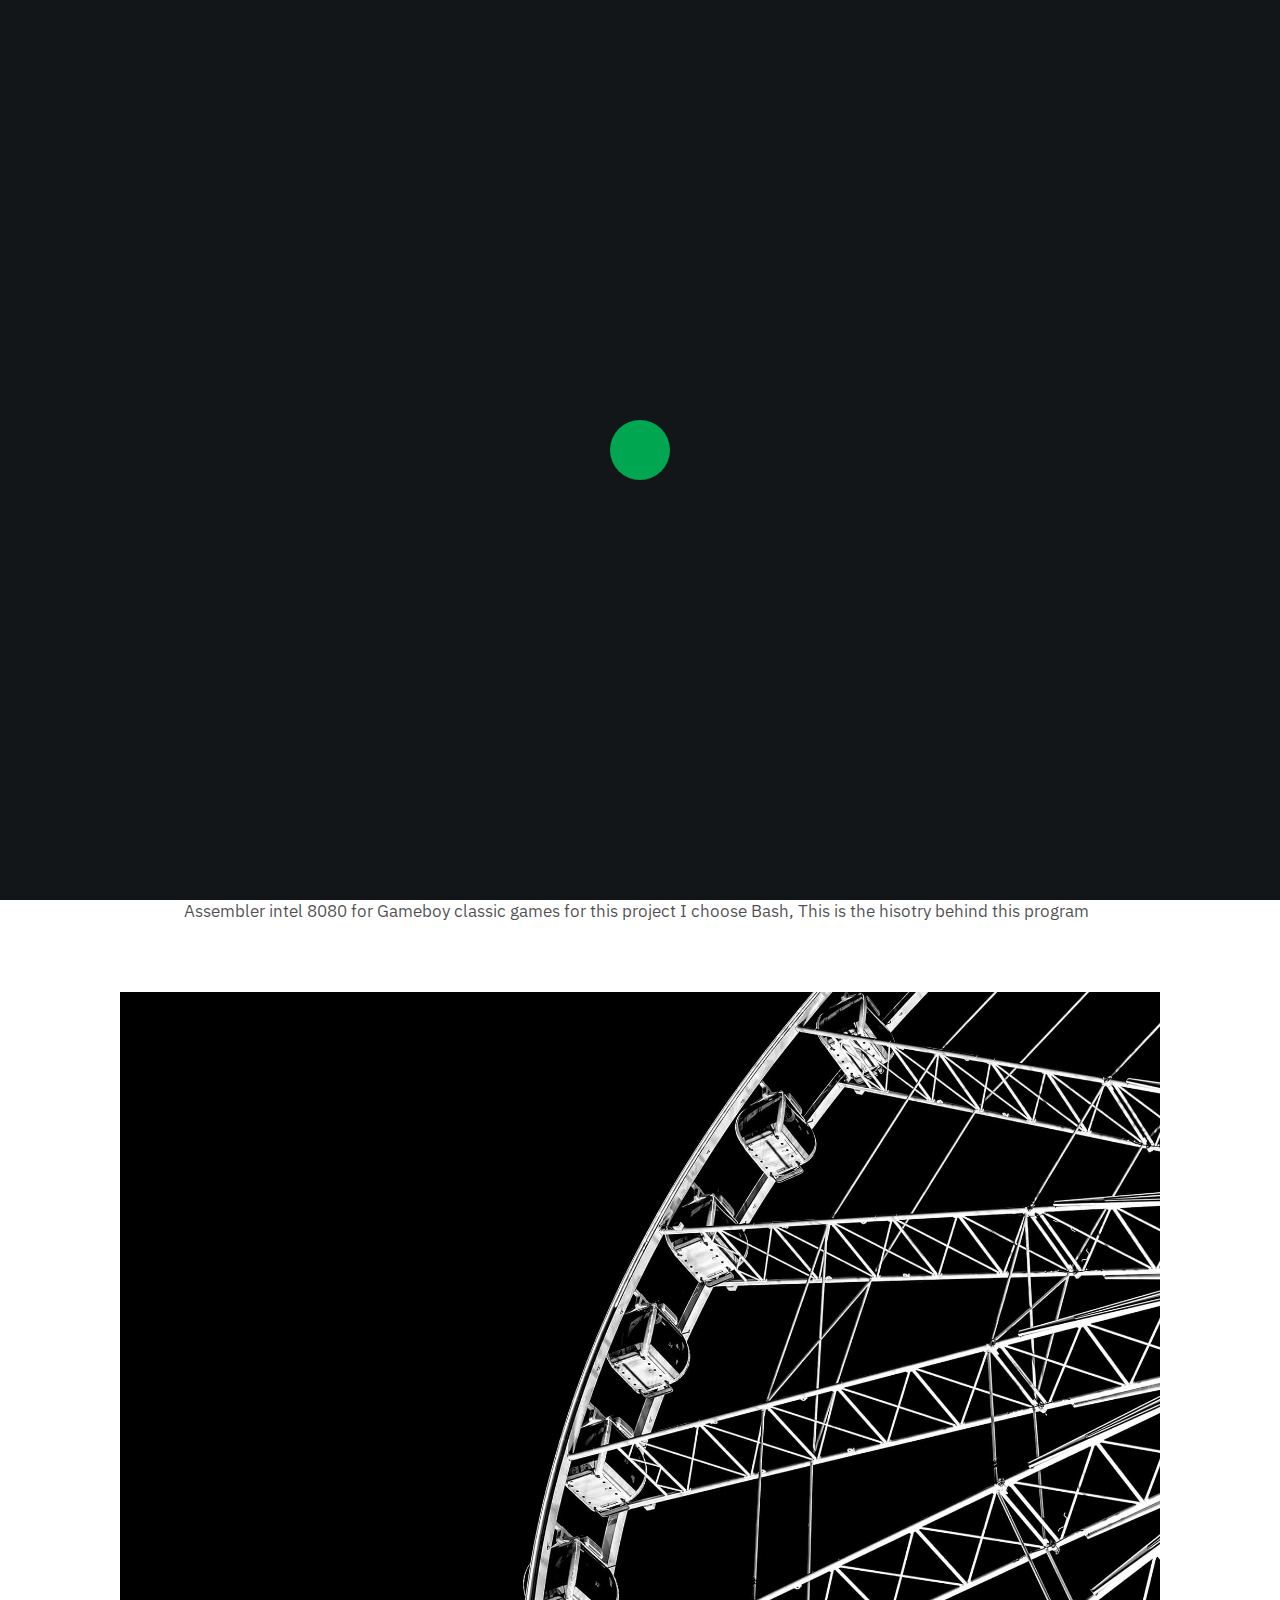
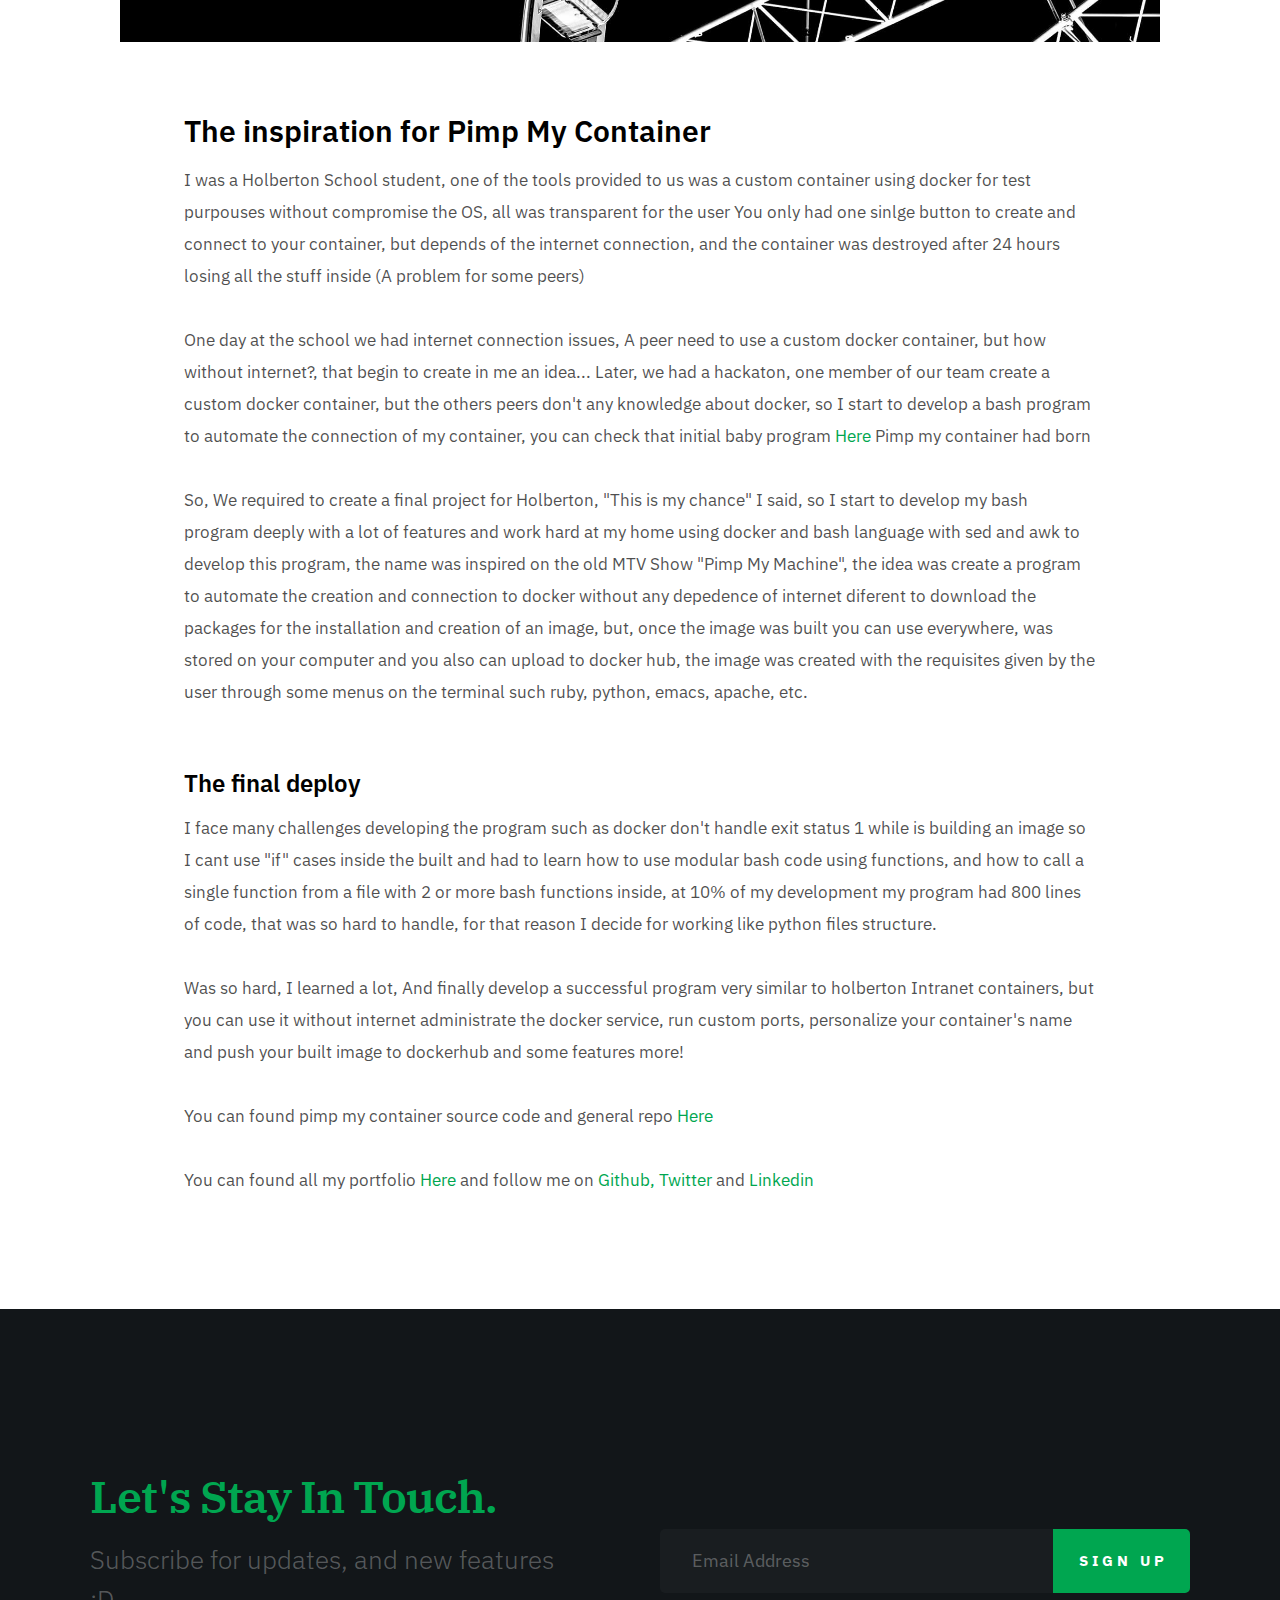
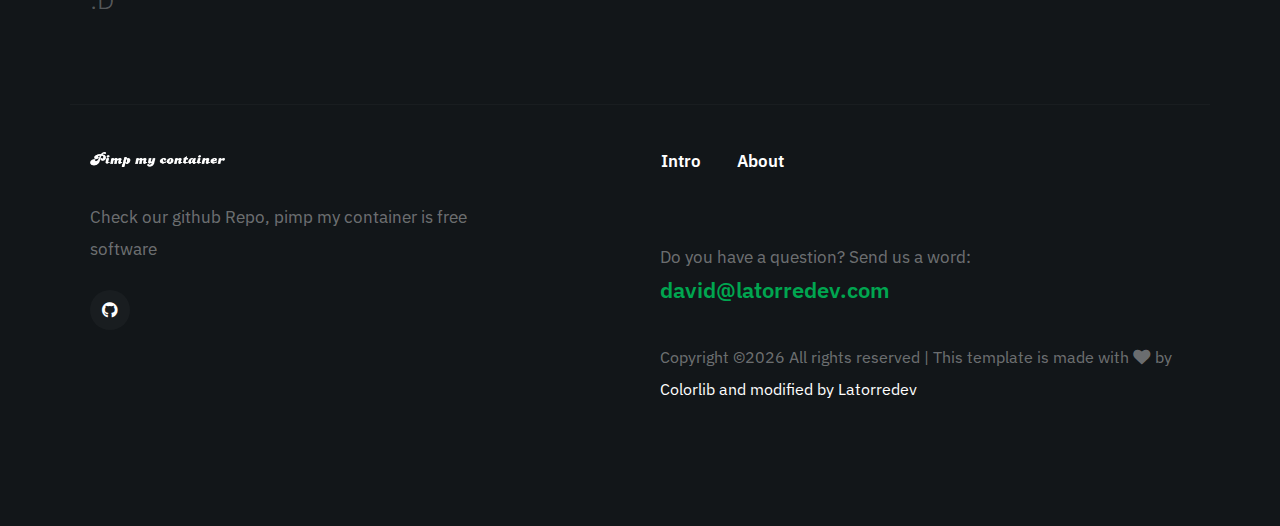
==== commit 741d7fda: "[FEATURE] create page for about section" ====
--- a/docs/single.html
+++ b/docs/single.html
@@ -5,7 +5,7 @@
     <!--- basic page needs
     ================================================== -->
     <meta charset="utf-8">
-    <title>Single - Standout</title>
+    <title>Pimp my container</title>
     <meta name="description" content="">
     <meta name="author" content="">
 
@@ -44,20 +44,17 @@
 
         <div class="header-logo">
             <a class="site-logo" href="index.html">
-                <img src="images/logo.svg" alt="Homepage">
+                <img src="images/pimplogo.png" alt="Homepage">
             </a>
         </div>
 
         <nav class="row header-nav-wrap wide">
             <ul class="header-main-nav">
-                <li><a href="index.html" title="intro">Home</a></li>
-                <li class="current"><a href="blog.html" title="blog">Blog</a></li>	
+                <li><a href="index.html" title="intro">Home</a></li>	
             </ul>
 
             <ul class="header-social">
-                <li><a href="#0"><i class="fab fa-facebook-f" aria-hidden="true"></i></a></li>
-                <li><a href="#0"><i class="fab fa-twitter" aria-hidden="true"></i></a></li>
-                <li><a href="#0"><i class="fab fa-instagram" aria-hidden="true"></i></a></li>
+                <li><a href="https://github.com/LatorreDev/pimpmycontainer" target="_blank"><i class="fab fa-github" aria-hidden="true"></i></a></li>
             </ul>
         </nav>
 
@@ -79,13 +76,13 @@
                 <div class="col-full">
 
                     <h1 class="display-1">
-                        How Marketing Teams Use Our App.
+                        The Creation of Pimp My Container
                     </h1>
                     <ul class="page-header__meta">
-                        <li class="author">By: <a href="#0">Jonathan Doe</a></li>
-                        <li class="date">September 14, 2018</li>
+                        <li class="author">By: <a href="#0">David Latorre</a></li>
+                        <li class="date">November 02, 2019</li>
                         <li class="cat-links">
-                            <a href="#0">Marketing</a><a href="#0">Management</a>
+                            <a href="#0">Development</a><a href="#0">DevOps</a>
                         </li>
                     </ul>
                     
@@ -102,11 +99,15 @@
             <div class="row blog-content">
                 <div class="col-full blog-content__main">
     
-                    <p class="lead drop-cap">Duis ex ad cupidatat tempor Excepteur cillum cupidatat fugiat nostrud cupidatat dolor sunt sint sit nisi est eu exercitation incididunt adipisicing veniam velit id fugiat enim mollit amet anim veniam dolor dolor irure velit commodo cillum sit nulla ullamco magna amet magna cupidatat qui labore cillum sit in tempor veniam consequat non laborum adipisicing aliqua ea nisi sint.</p>
+                    <p class="lead drop-cap">I always felt atracted to the "Hard things" its really hypnotyze me.</p>
                     
-                    <p>Duis ex ad cupidatat tempor Excepteur cillum cupidatat fugiat nostrud cupidatat dolor sunt sint sit nisi est eu exercitation incididunt adipisicing veniam velit id fugiat enim mollit amet anim veniam dolor dolor irure velit commodo cillum sit nulla ullamco magna amet magna cupidatat qui labore cillum sit in tempor veniam consequat non laborum adipisicing aliqua ea nisi sint ut quis proident ullamco ut dolore culpa occaecat ut laboris in sit minim cupidatat ut dolor voluptate enim veniam consequat occaecat fugiat in adipisicing in amet Ut nulla nisi non ut enim aliqua laborum mollit quis nostrud sed sed.
-                    </p>
-    
+                    <p>As an example I always liked the NES games (And I'm actually continue play those games daily) or games made by From Software such as Dark Souls or Sekiro.</p>
+
+                    <p>As developer I like GNU/Linux as my personal SO, I'm currently using a advanced user ditro, Arch Linux on servers I use Debian Stable and my favourites languages
+                        are Bash and C (I'm really interesed on create games with SDL library), also in my freetime I like to learn Assembler 6502 for creating NES and Atari 2600 games, I'm strongly interesed in learn Assembler intel 8080 for Gameboy classic games
+                        for this project I choose Bash, This is the hisotry behind this program
+                    </p>
+
                     <p>
                     <img src="images/wheel-1000.jpg" 
                          srcset="images/wheel-2000.jpg 2000w, 
@@ -115,58 +116,43 @@
                          sizes="(max-width: 2000px) 100vw, 2000px" alt="">
                     </p>
     
-                    <h2>Large Heading</h2>
-    
-                    <p>Harum quidem rerum facilis est et expedita distinctio. Nam libero tempore, cum soluta nobis est eligendi optio cumque nihil impedit quo minus <a href="http://#">omnis voluptas assumenda est</a> id quod maxime placeat facere possimus, omnis dolor repellendus. Temporibus autem quibusdam et aut officiis debitis aut rerum necessitatibus saepe eveniet ut et.</p>
-    
-                    <blockquote><p>This is a simple example of a styled blockquote. A blockquote tag typically specifies a section that is quoted from another source of some sort, or highlighting text in your post.</p></blockquote>
-    
-                    <p>Odio dignissimos ducimus qui blanditiis praesentium voluptatum deleniti atque corrupti dolores et quas molestias excepturi sint occaecati cupiditate non provident, similique sunt in culpa. Aenean eu leo quam. Pellentesque ornare sem lacinia quam venenatis vestibulum. Nulla vitae elit libero, a pharetra augue laboris in sit minim cupidatat ut dolor voluptate enim veniam consequat occaecat fugiat in adipisicing in amet Ut nulla nisi non ut enim aliqua laborum mollit quis nostrud sed sed.</p>
-    
-                    <h3>Smaller Heading</h3>
-    
-                    <p>Dolores et quas molestias excepturi sint occaecati cupiditate non provident, similique sunt in culpa. Aenean eu leo quam. Pellentesque ornare sem lacinia quam venenatis vestibulum. Nulla vitae elit libero, a pharetra augue laboris in sit minim cupidatat ut dolor voluptate enim veniam consequat occaecat fugiat in adipisicing in amet Ut nulla nisi non ut enim aliqua laborum mollit quis nostrud sed sed.
-    
-<pre><code>
-code {
-    font-size: 1.4rem;
-    margin: 0 .2rem;
-    padding: .2rem .6rem;
-    white-space: nowrap;
-    background: #F1F1F1;
-    border: 1px solid #E1E1E1;	
-    border-radius: 3px;
-}
-</code></pre>
-    
-                    <p>Odio dignissimos ducimus qui blanditiis praesentium voluptatum deleniti atque corrupti dolores et quas molestias excepturi sint occaecati cupiditate non provident, similique sunt in culpa.</p>
-    
-                    <ul>
-                        <li>Donec nulla non metus auctor fringilla.
-                            <ul>
-                                <li>Lorem ipsum dolor sit amet.</li>
-                                <li>Lorem ipsum dolor sit amet.</li>
-                                <li>Lorem ipsum dolor sit amet.</li>
-                            </ul>
-                        </li>
-                        <li>Donec nulla non metus auctor fringilla.</li>
-                        <li>Donec nulla non metus auctor fringilla.</li>
-                    </ul>
-    
-                    <p>Odio dignissimos ducimus qui blanditiis praesentium voluptatum deleniti atque corrupti dolores et quas molestias excepturi sint occaecati cupiditate non provident, similique sunt in culpa. Aenean eu leo quam. Pellentesque ornare sem lacinia quam venenatis vestibulum. Nulla vitae elit libero, a pharetra augue laboris in sit minim cupidatat ut dolor voluptate enim veniam consequat occaecat fugiat in adipisicing in amet Ut nulla nisi non ut enim aliqua laborum mollit quis nostrud sed sed.</p>
-    
-                    <p class="blog-content__tags">
-                        <span>Post Tags</span>
-    
-                        <span class="blog-content__tag-list">
-                            <a href="#0">orci</a>
-                            <a href="#0">lectus</a>
-                            <a href="#0">varius</a>
-                            <a href="#0">turpis</a>
-                        </span>
-    
-                    </p>
-
+                    <h2>The inspiration for Pimp My Container</h2>
+    
+                    <p>I was a Holberton School student, one of the tools provided to us was a custom container using docker for test purpouses without compromise the OS, all was transparent for the user
+                       You only had one sinlge button to create and connect to your container, but depends of the internet connection, and the container was destroyed after 24 hours losing all the stuff inside (A problem for some peers)
+                    </p>
+
+                    <p>
+                       One day at the school we had internet connection issues, A peer need to use a custom docker container, but how without internet?, that begin 
+                       to create in me an idea... Later, we had a hackaton, one member of our team create a custom docker container, but the others peers don't any knowledge about docker, so
+                       I start to develop a bash program to automate the connection of my container, you can check that initial baby program <a href="https://github.com/Fermec28/candyCheck/blob/webapp/holbi_docker_script.sh" target="_blank">Here</a>
+                       Pimp my container had born
+                    </p>
+    
+                    <!-- <blockquote><p>This is a simple example of a styled blockquote. A blockquote tag typically specifies a section that is quoted from another source of some sort, or highlighting text in your post.</p></blockquote> -->
+    
+                    <p>So, We required to create a final project for Holberton, "This is my chance" I said, so I start to develop my bash program deeply with a lot of features and work hard at my home using docker and bash language with sed and awk
+                        to develop this program, the name was inspired on the old MTV Show "Pimp My Machine", the idea was create a program to automate the creation and connection 
+                        to docker without any depedence of internet diferent to download the packages for the installation and creation of an image, but, once the image was built
+                        you can use everywhere, was stored on your computer and you also can upload to docker hub, the image was created with the requisites given by the user through
+                        some menus on the terminal such ruby, python, emacs, apache, etc.
+                    </p>
+    
+                    <h3>The final deploy</h3>
+    
+                    <p> I face many challenges developing the program such as docker don't handle exit status 1 while is building an image so I cant use "if" cases inside the built
+                        and had to learn how to use modular bash code using functions, and how to call a single function from a file with 2 or more bash functions inside, at 10% of my development my program had 800 lines of code, that was so hard to handle, for that reason
+                        I decide for working like python files structure.
+                     </p>
+
+                     <p>Was so hard, I learned a lot, And finally develop a successful program very similar to holberton Intranet containers, but you can use it without internet
+                         administrate the docker service, run custom ports, personalize your container's name and push your built image to dockerhub and some features more!
+                     </p>
+
+                     <p>You can found pimp my container source code and general repo <a href="https://github.com/LatorreDev/pimpmycontainer">Here</a></p>
+
+                     <p>You can found all my portfolio <a href="https://latorredev.com" target="_blank">Here</a> and follow me on
+                         <a href="https://github.com/latorredev"> Github, </a><a href="https://twitter.com/latorredev" target="_blank">Twitter</a> and <a href="https://www.linkedin.com/in/latorredev/" target="_blank">Linkedin</a></p>   
                 </div><!-- end blog-content__main -->
             </div> <!-- end blog-content -->
 
@@ -175,235 +161,7 @@
 
     </article> <!-- end article(blog-single) -->
 
-
-    <!-- blog nav
-    ================================================== -->
-    <div class="blog-single-nav-wrap">
-        <div class="row blog-single-nav">
-            <div class="col-six blog-single-nav__prev">
-                <a href="#0" rel="prev">
-                    <span>Prev</span>
-                    The Pomodoro Technique Really Works. 
-                </a>
-            </div>
-            <div class="col-six blog-single-nav__next">
-                <a href="#0" rel="next">
-                    <span>Next</span>
-                    How Imagery Drives User Experience.
-                </a>
-            </div>
-        </div>
-    </div> <!-- end blog-single-nav-wrap-->
-
-
-    <!-- comments
-    ================================================== -->
-    <div class="comments-wrap">
-
-        <div id="comments" class="row">
-            <div class="col-full">
-
-                <h3>5 Comments</h3>
-
-                <!-- START commentlist -->
-                <ol class="commentlist">
-
-                    <li class="depth-1 comment">
-
-                        <div class="comment__avatar">
-                            <img class="avatar" src="images/avatars/user-01.jpg" alt="" width="50" height="50">
-                        </div>
-
-                        <div class="comment__content">
-
-                            <div class="comment__info">
-                                <div class="comment__author">Itachi Uchiha</div>
-
-                                <div class="comment__meta">
-                                    <div class="comment__time">Sept 11, 2018</div>
-                                    <div class="comment__reply">
-                                        <a class="comment-reply-link" href="#0">Reply</a>
-                                    </div>
-                                </div>
-                            </div>
-
-                            <div class="comment__text">
-                            <p>Adhuc quaerendum est ne, vis ut harum tantas noluisse, id suas iisque mei. Nec te inani ponderum vulputate,
-                            facilisi expetenda has et. Iudico dictas scriptorem an vim, ei alia mentitum est, ne has voluptua praesent.</p>
-                            </div>
-
-                        </div>
-
-                    </li> <!-- end comment level 1 -->
-
-                    <li class="thread-alt depth-1 comment">
-
-                        <div class="comment__avatar">
-                            <img class="avatar" src="images/avatars/user-04.jpg" alt="" width="50" height="50">
-                        </div>
-
-                        <div class="comment__content">
-
-                            <div class="comment__info">
-                                <div class="comment__author">John Doe</div>
-
-                                <div class="comment__meta">
-                                    <div class="comment__time">Sept 11, 2018</div>
-                                    <div class="comment__reply">
-                                        <a class="comment-reply-link" href="#0">Reply</a>
-                                    </div>
-                                </div>
-                            </div>
-
-                            <div class="comment__text">
-                            <p>Sumo euismod dissentiunt ne sit, ad eos iudico qualisque adversarium, tota falli et mei. Esse euismod
-                            urbanitas ut sed, et duo scaevola pericula splendide. Primis veritus contentiones nec ad, nec et
-                            tantas semper delicatissimi.</p>
-                            </div>
-
-                        </div>
-
-                        <ul class="children">
-
-                            <li class="depth-2 comment">
-
-                                <div class="comment__avatar">
-                                    <img class="avatar" src="images/avatars/user-03.jpg" alt="" width="50" height="50">
-                                </div>
-
-                                <div class="comment__content">
-
-                                    <div class="comment__info">
-                                        <div class="comment__author">Kakashi Hatake</div>
-
-                                        <div class="comment__meta">
-                                            <div class="comment__time">Sept 11, 2018</div>
-                                            <div class="comment__reply">
-                                                <a class="comment-reply-link" href="#0">Reply</a>
-                                            </div>
-                                        </div>
-                                    </div>
-
-                                    <div class="comment__text">
-                                        <p>Duis sed odio sit amet nibh vulputate
-                                        cursus a sit amet mauris. Morbi accumsan ipsum velit. Duis sed odio sit amet nibh vulputate
-                                        cursus a sit amet mauris</p>
-                                    </div>
-
-                                </div>
-
-                                <ul class="children">
-
-                                    <li class="depth-3 comment">
-
-                                        <div class="comment__avatar">
-                                            <img class="avatar" src="images/avatars/user-04.jpg" alt="" width="50" height="50">
-                                        </div>
-
-                                        <div class="comment__content">
-
-                                            <div class="comment__info">
-                                                <div class="comment__author">John Doe</div>
-
-                                                <div class="comment__meta">
-                                                    <div class="comment__time">Sept 11, 2018</div>
-                                                    <div class="comment__reply">
-                                                        <a class="comment-reply-link" href="#0">Reply</a>
-                                                    </div>
-                                                </div>
-                                            </div>
-
-                                            <div class="comment__text">
-                                            <p>Investigationes demonstraverunt lectores legere me lius quod ii legunt saepius. Claritas est
-                                            etiam processus dynamicus, qui sequitur mutationem consuetudium lectorum.</p>
-                                            </div>
-
-                                        </div>
-
-                                    </li>
-
-                                </ul>
-
-                            </li>
-
-                        </ul>
-
-                    </li> <!-- end comment level 1 -->
-
-                    <li class="depth-1 comment">
-
-                        <div class="comment__avatar">
-                            <img class="avatar" src="images/avatars/user-02.jpg" alt="" width="50" height="50">
-                        </div>
-
-                        <div class="comment__content">
-
-                            <div class="comment__info">
-                                <div class="comment__author">Shikamaru Nara</div>
-
-                                <div class="comment__meta">
-                                    <div class="comment__time">Jun 15, 2018</div>
-                                    <div class="comment__reply">
-                                        <a class="comment-reply-link" href="#0">Reply</a>
-                                    </div>
-                                </div>
-                            </div>
-
-                            <div class="comment__text">
-                            <p>Typi non habent claritatem insitam; est usus legentis in iis qui facit eorum claritatem.</p>
-                            </div>
-
-                        </div>
-
-                    </li>  <!-- end comment level 1 -->
-
-                </ol>
-                <!-- END commentlist -->
-
-            </div> <!-- end col-full -->
-        </div> <!-- end comments -->
-
-
-        <div class="row comment-respond">
-
-            <!-- START respond -->
-            <div id="respond" class="col-full">
-
-                <h3>Add Comment <span>Your email address will not be published</span></h3>
-
-                <form name="contactForm" id="contactForm" method="post" action="" autocomplete="off">
-                    <fieldset>
-
-                        <div class="form-field">
-                            <input name="cName" id="cName" class="full-width" placeholder="Your Name" value="" type="text">
-                        </div>
-
-                        <div class="form-field">
-                            <input name="cEmail" id="cEmail" class="full-width" placeholder="Your Email" value="" type="text">
-                        </div>
-
-                        <div class="form-field">
-                            <input name="cWebsite" id="cWebsite" class="full-width" placeholder="Website" value="" type="text">
-                        </div>
-
-                        <div class="message form-field">
-                            <textarea name="cMessage" id="cMessage" class="full-width" placeholder="Your Message"></textarea>
-                        </div>
-
-                        <input name="submit" id="submit" class="btn btn--primary btn-wide btn--large full-width" value="Add Comment" type="submit">
-
-                    </fieldset>
-                </form> <!-- end form -->
-
-            </div>
-            <!-- END respond-->
-
-        </div> <!-- end comment-respond -->
-
-    </div> <!-- end comments-wrap -->
-
-
-    <!-- footer
+   <!-- footer
     ================================================== -->
     <footer class="s-footer footer">
 
@@ -413,8 +171,7 @@
                     Let's Stay In Touch.
                 </h1>
                 <p class="lead">
-                    Subscribe for updates, special offers and more.
-                </p>
+                    Subscribe for updates, and new features :D
             </div>
             <div class="col-six md-full footer__subscribe end">
                 <div class="subscribe-form">
@@ -429,53 +186,45 @@
                     </form>
                 </div>
             </div>
-        </div> <!-- end footer__top -->
+        </div>
 
         <div class="row footer__bottom">
             <div class="col-five tab-full">
                 <div class="footer__logo">
                     <a href="index.html">
-                        <img src="images/logo.svg" alt="Homepage">
+                        <img src="images/pimplogo.png" alt="Homepage">
                     </a>
                 </div>
 
                 <p>
-                Lorem ipsum dolor sit amet, consectetur adipisicing elit, sed 
-                do eiusmod tempor incididunt ut labore et dolore magna aliqua. 
-                Ut enim ad minim veniam, quis nostrud exercitation ullamco 
-                laboris nisi ut aliquip ex ea commodo consequat.
+                Check our github Repo, pimp my container is free software
                 </p>
 
                 <ul class="footer__social">
-                    <li><a href="#0"><i class="fab fa-facebook-f" aria-hidden="true"></i></a></li>
-                    <li><a href="#0"><i class="fab fa-twitter" aria-hidden="true"></i></a></li>
-                    <li><a href="#0"><i class="fab fa-instagram" aria-hidden="true"></i></a></li>
+                    <li><a href="https://github.com/LatorreDev/pimpmycontainer"><i class="fab fa-github" aria-hidden="true"></i></a></li>
                 </ul>
             </div>
 
             <div class="col-six tab-full end">
                 <ul class="footer__site-links">
-                    <li><a href="index.html#home" title="intro">Intro</a></li>
-                    <li><a href="index.html#about" title="about">About</a></li>
-                    <li><a href="index.html#features" title="features">Features</a></li>
-                    <li><a href="index.html#pricing" title="pricing">Pricing</a></li>
-                    <li><a href="blog.html" title="blog">Blog</a></li>	
+                    <li><a class="smoothscroll" href="index.html" title="intro">Intro</a></li>
+                    <li><a class="smoothscroll" href="single.html" title="about">About</a></li>
                 </ul>
 
                 <p class="footer__contact">
                     Do you have a question? Send us a word: <br>
-                    <a href="mailto:#0" class="footer__mail-link">support@standout.com</a>
+                    <a href="mailto:#0" class="footer__mail-link">david@latorredev.com</a>
                 </p>
 
                 <div class="cl-copyright">
                     <span><!-- Link back to Colorlib can't be removed. Template is licensed under CC BY 3.0. -->
-Copyright &copy;<script>document.write(new Date().getFullYear());</script> All rights reserved | This template is made with <i class="fa fa-heart" aria-hidden="true"></i> by <a href="https://colorlib.com" target="_blank">Colorlib</a>
+Copyright &copy;<script>document.write(new Date().getFullYear());</script> All rights reserved | This template is made with <i class="fa fa-heart" aria-hidden="true"></i> by <a href="https://colorlib.com" target="_blank">Colorlib and modified by Latorredev</a>
 <!-- Link back to Colorlib can't be removed. Template is licensed under CC BY 3.0. -->
 </span>
                 </div>
             </div>
 
-        </div> <!-- end footer__bottom -->
+        </div>
 
         <div class="go-top">
             <a class="smoothscroll" title="Back to Top" href="#top"></a>
